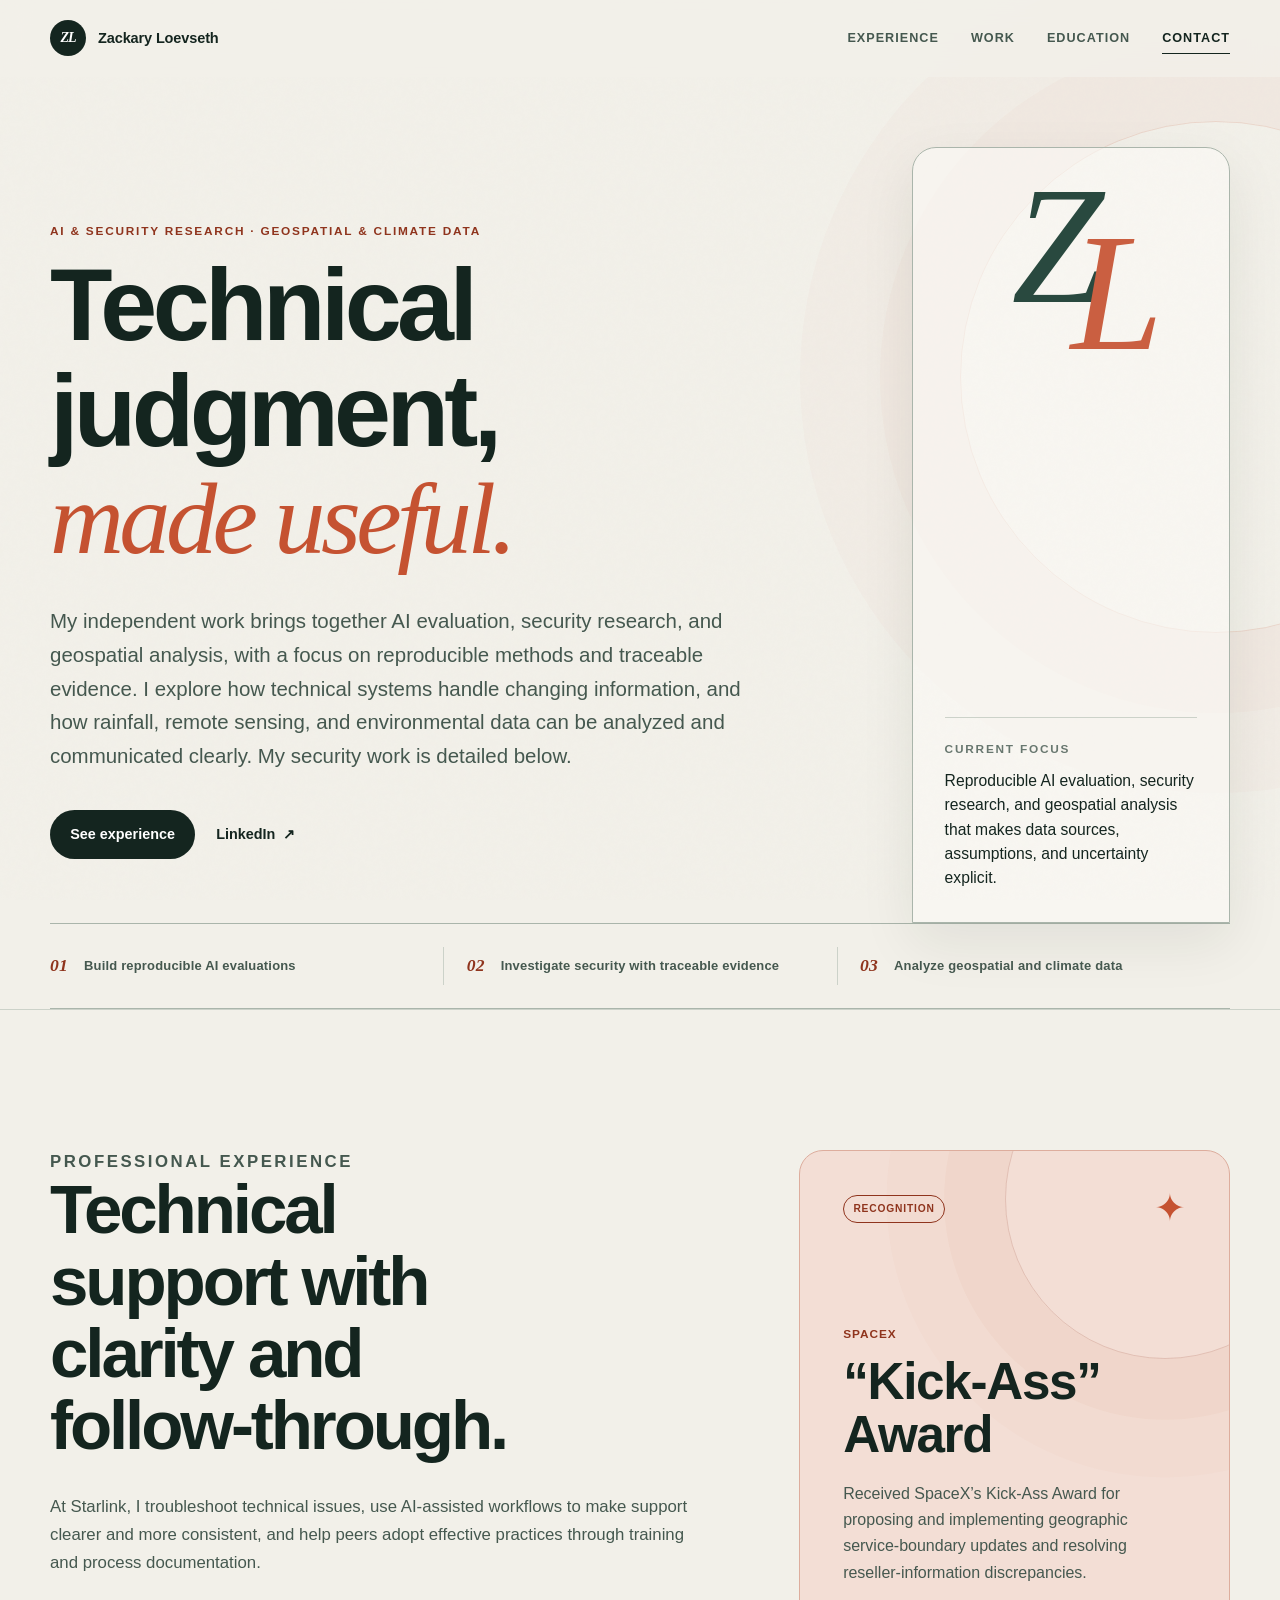
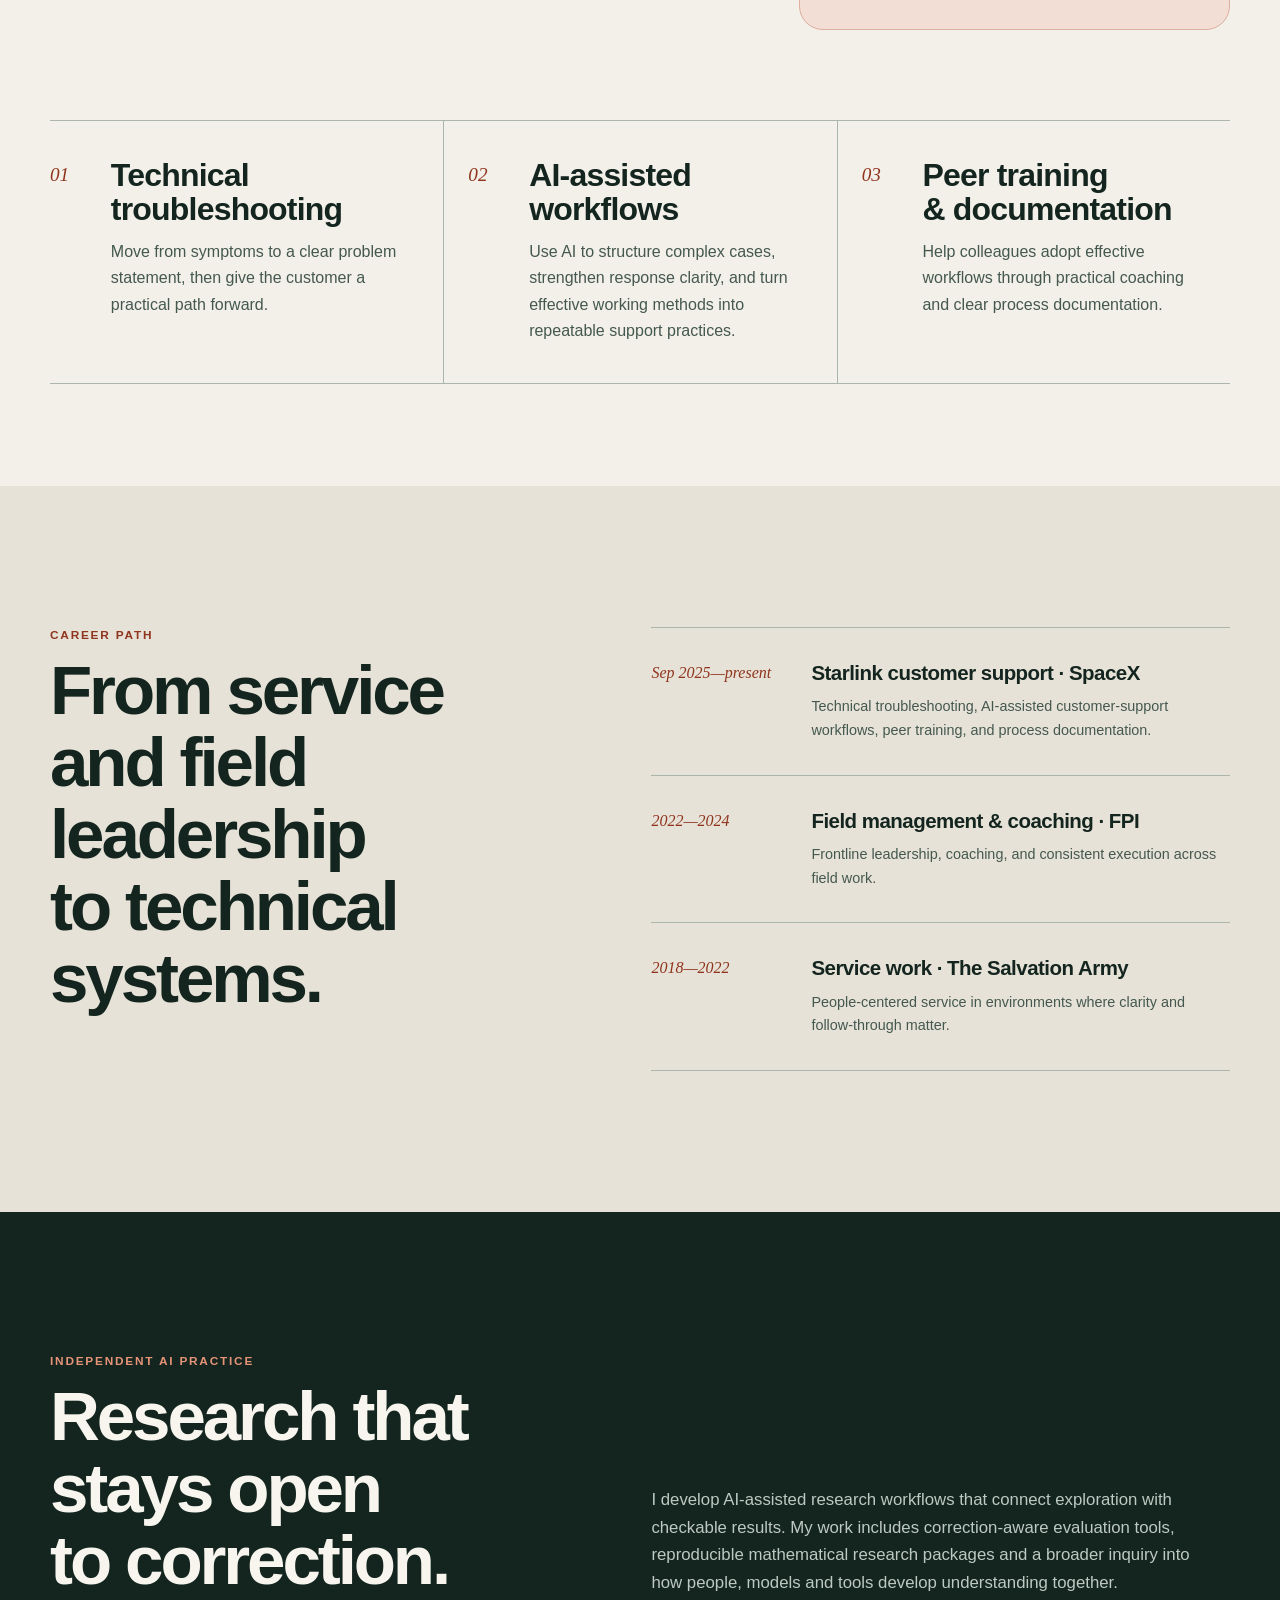
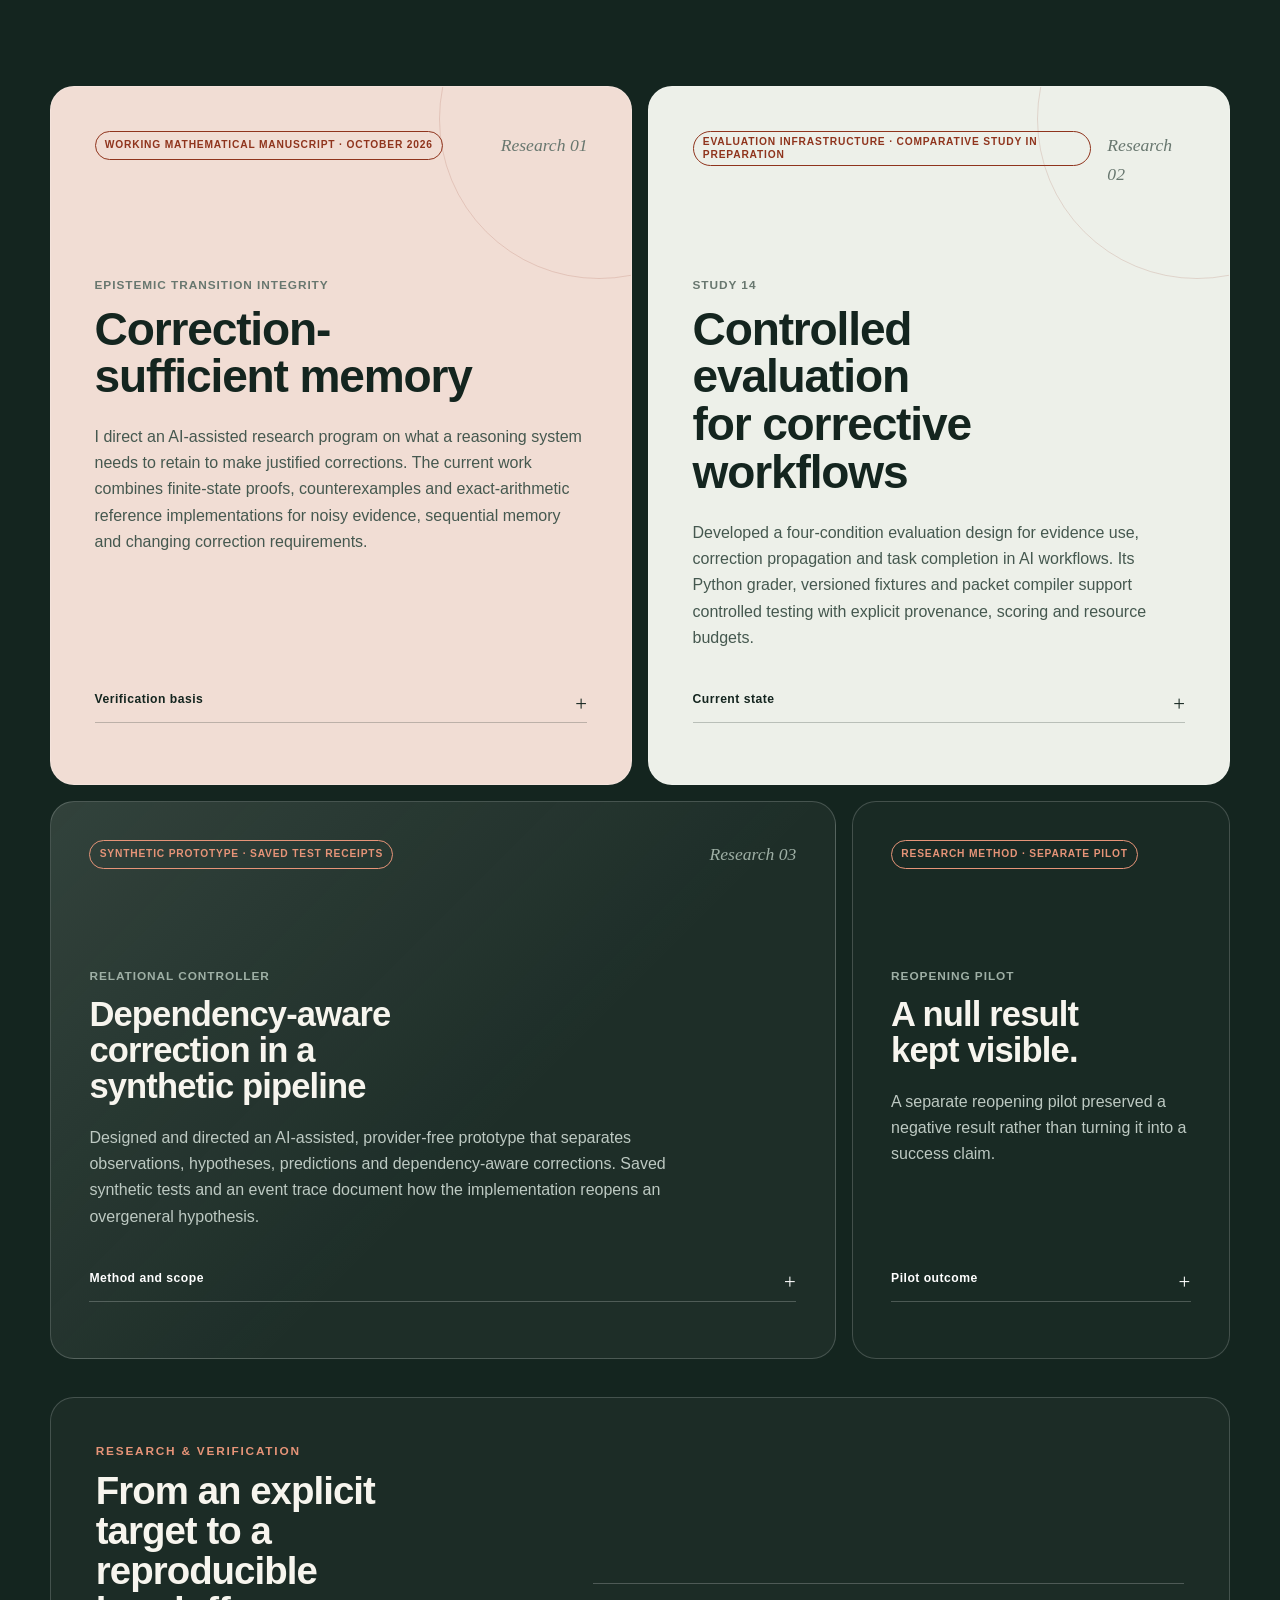
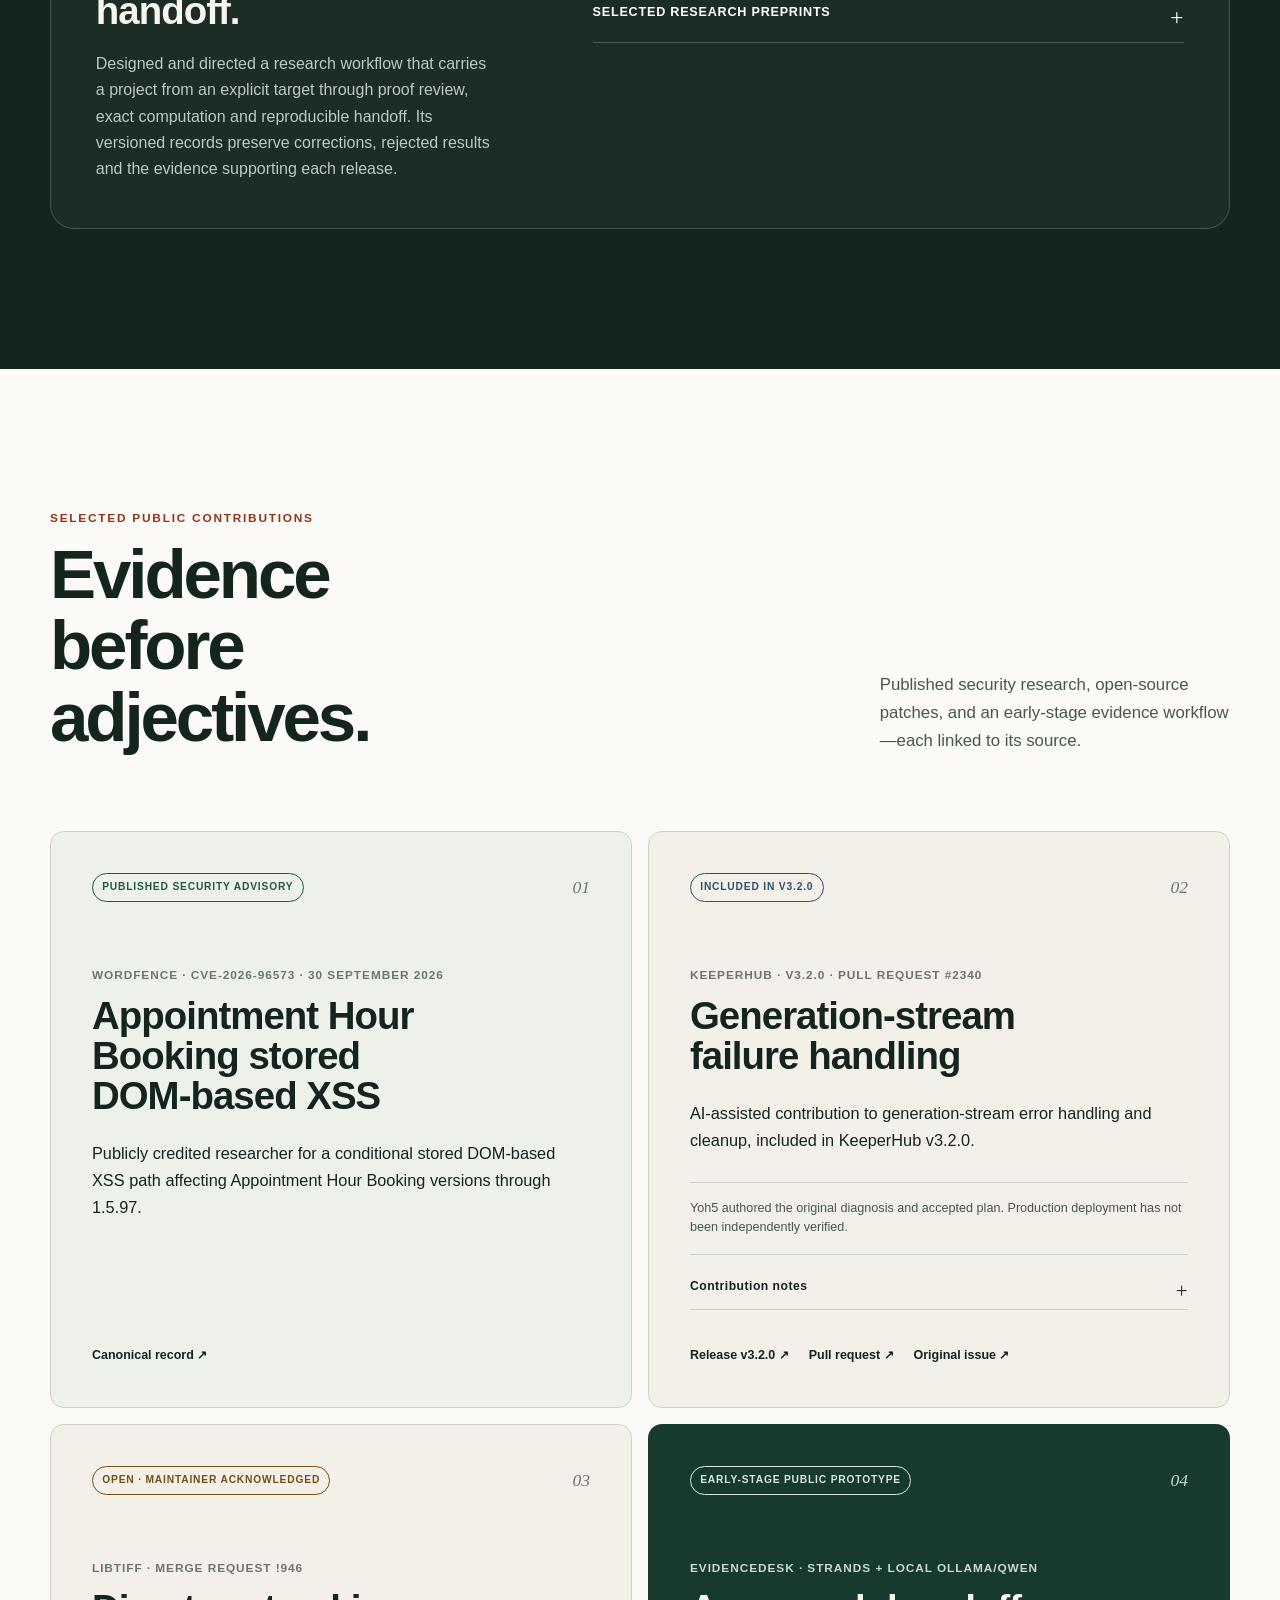
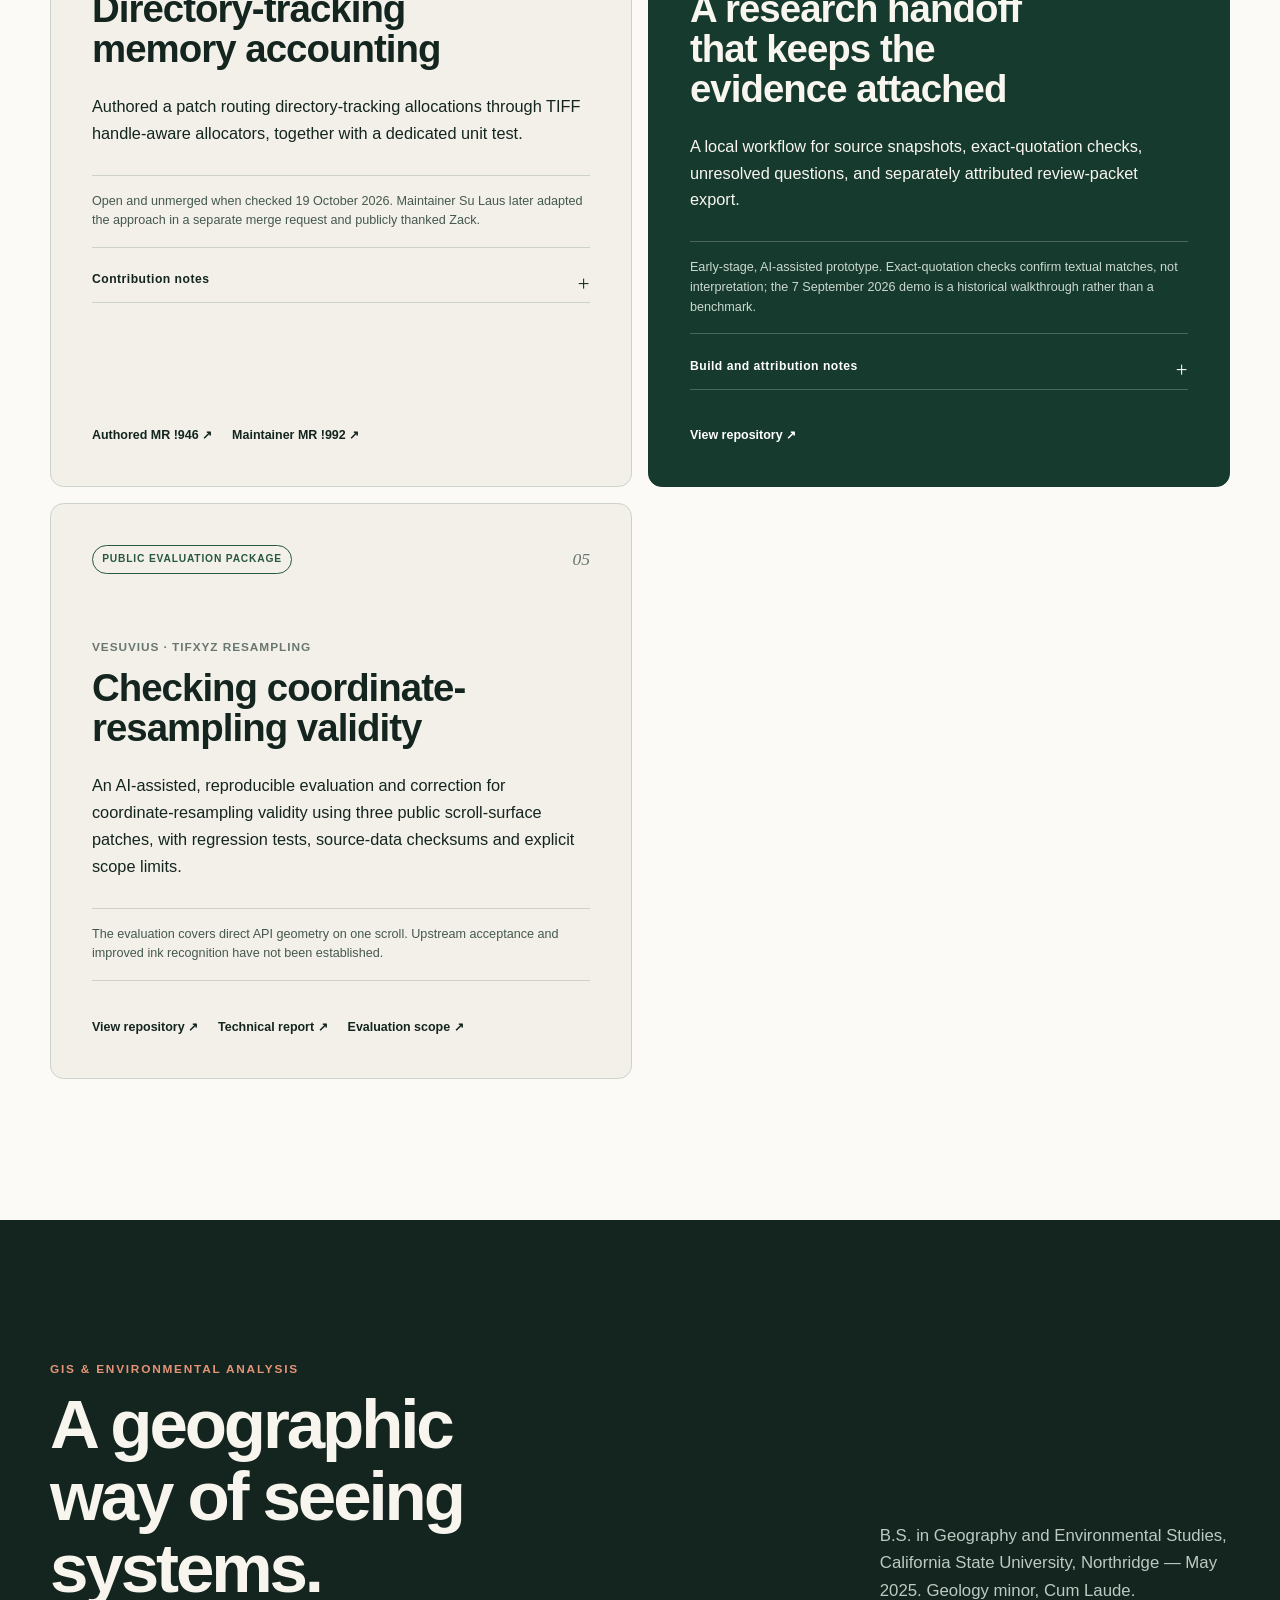
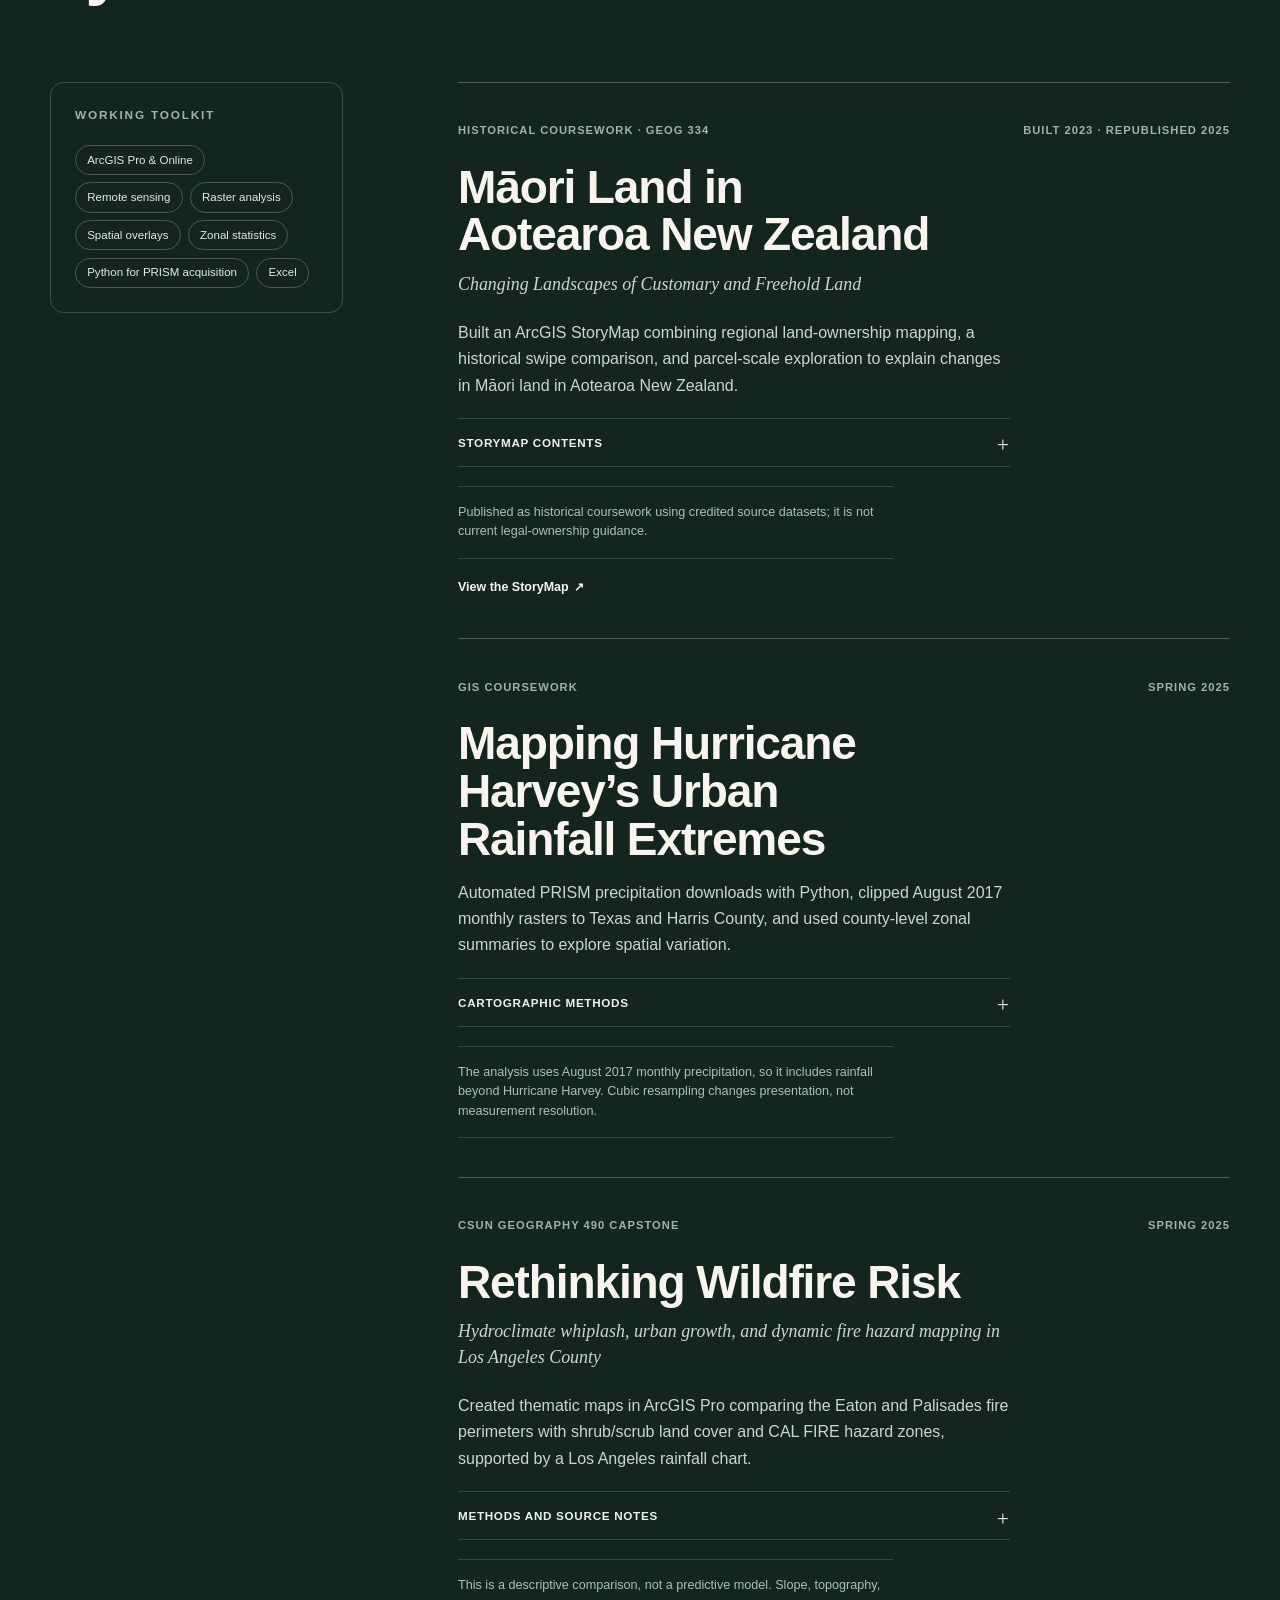
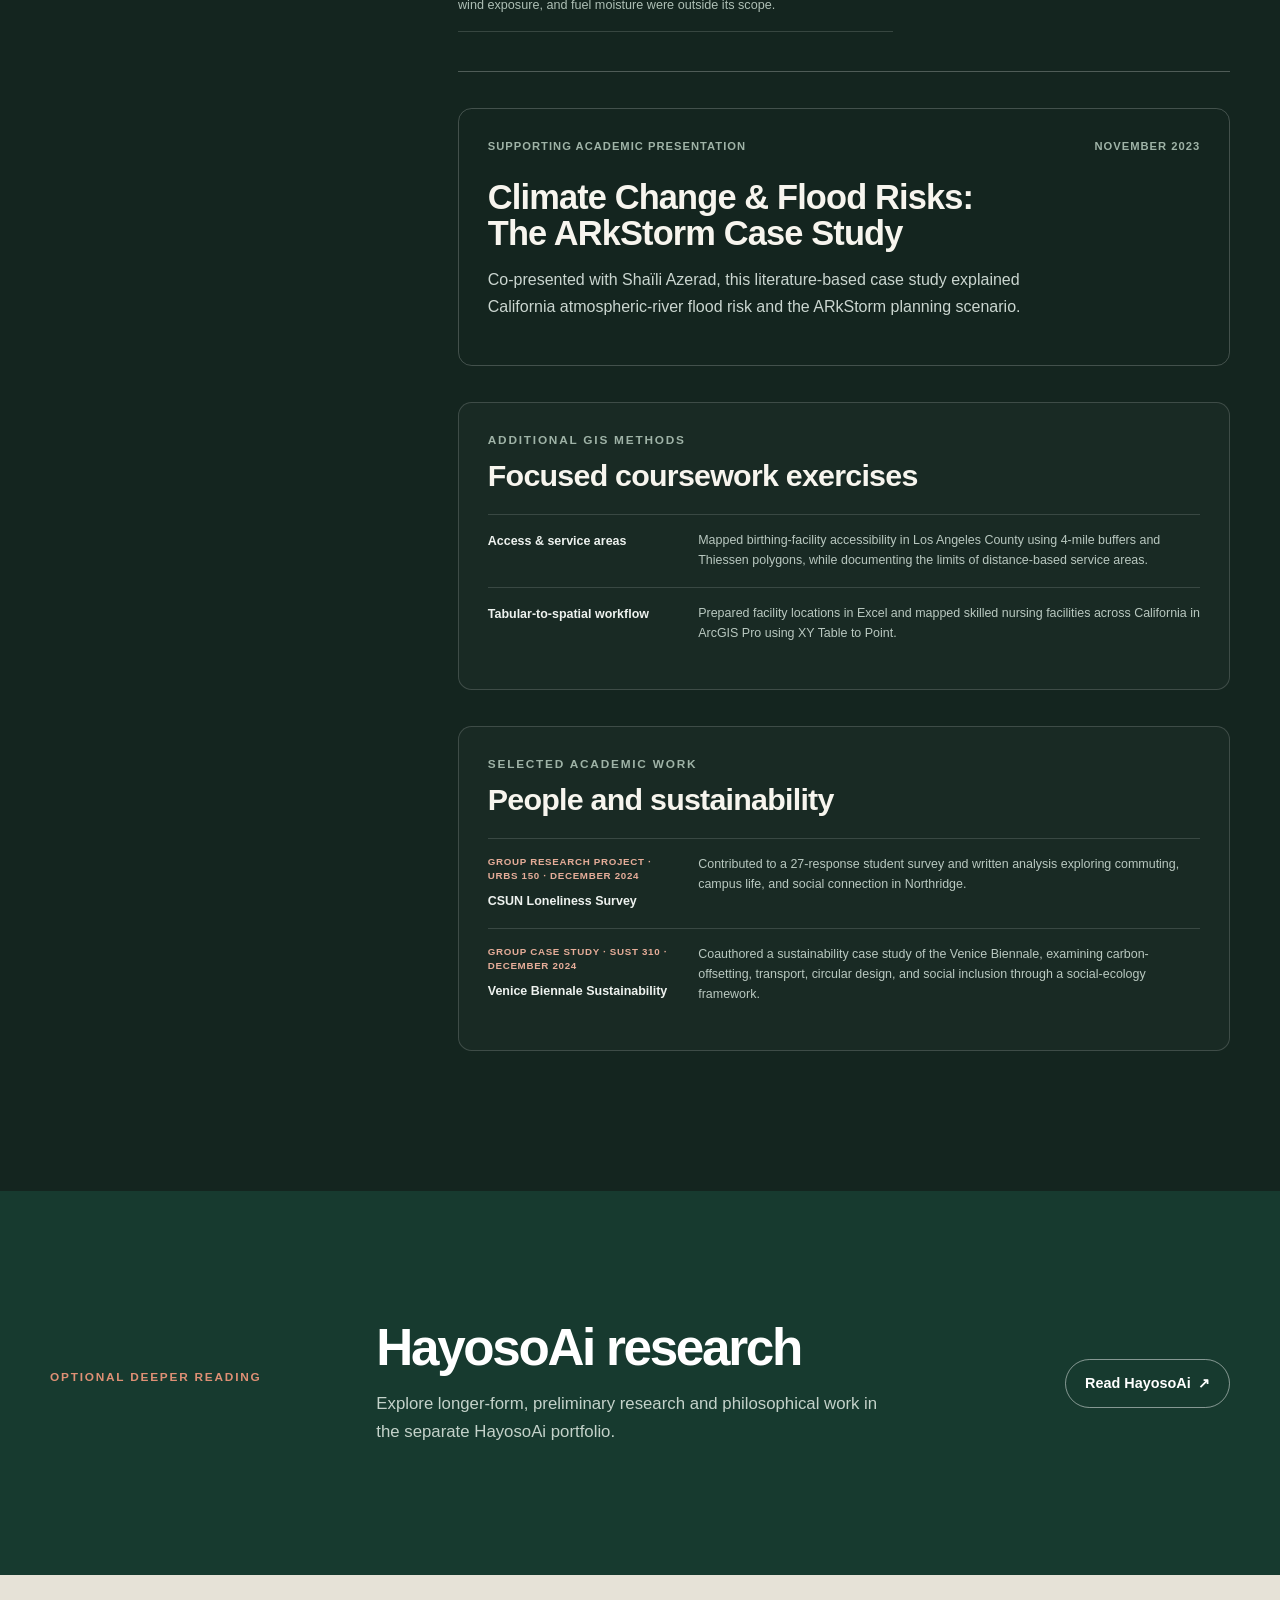
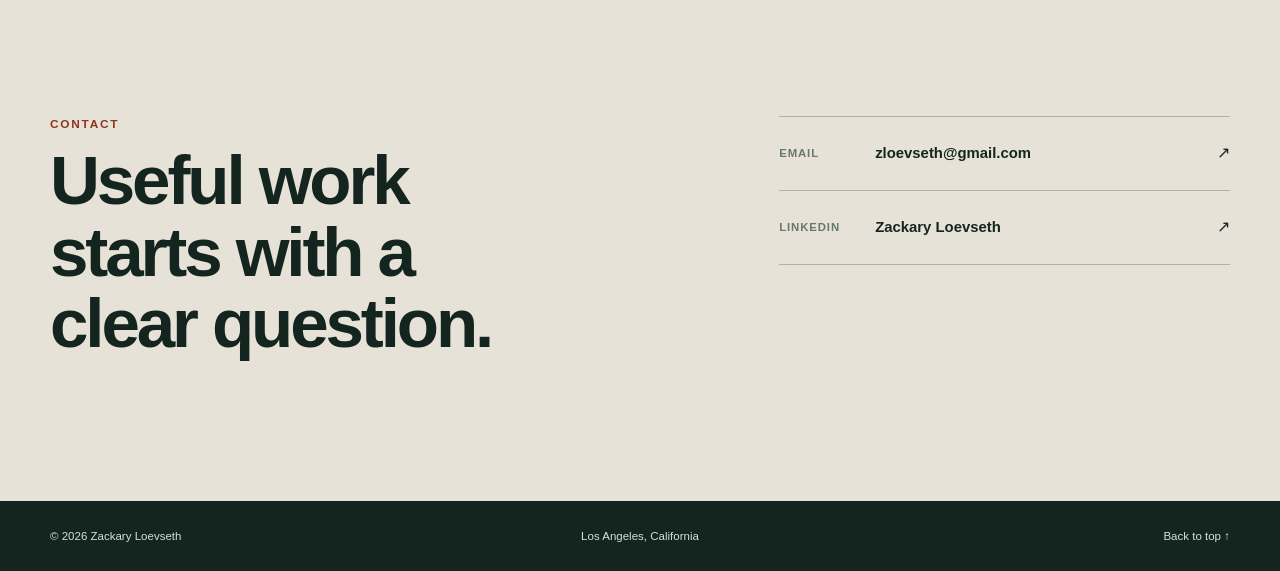
==== index.html @ 81383a37 "Add Vesuvius evaluation and verify KeeperHub release status" ====
<!doctype html>
<html lang="en">
  <head>
    <meta charset="utf-8" />
    <meta name="viewport" content="width=device-width, initial-scale=1" />
    <meta
      name="description"
      content="Zackary Loevseth’s portfolio: AI evaluation, security research, geospatial analysis, and climate data, grounded in reproducible methods and traceable evidence."
    />
    <meta name="theme-color" content="#f2f0e9" />
    <title>Zackary Loevseth — Professional Portfolio</title>
    <link rel="stylesheet" href="styles.css" />
    <script>document.documentElement.classList.add('js');</script>
    <script src="script.js" defer></script>
  </head>
  <body>
    <a class="skip-link" href="#main-content">Skip to main content</a>

    <header class="site-header" data-site-header>
      <div class="shell header-inner">
        <a class="brand" href="#top" aria-label="Zackary Loevseth, back to top">
          <span class="brand-mark" aria-hidden="true">ZL</span>
          <span class="brand-name">Zackary Loevseth</span>
        </a>

        <nav class="site-nav" aria-label="Primary navigation">
          <a href="#experience">Experience</a>
          <a href="#work">Work</a>
          <a href="#background">Education</a>
          <a href="#contact">Contact</a>
        </nav>
      </div>
    </header>

    <main id="main-content">
      <section class="hero" id="top" aria-labelledby="hero-title">
        <div class="shell hero-grid">
          <div class="hero-copy" data-reveal>
            <p class="eyebrow">AI &amp; security research · Geospatial &amp; climate data</p>
            <h1 id="hero-title">Technical judgment,<br /><em>made useful.</em></h1>
            <p class="hero-intro">
              My independent work brings together AI evaluation, security
              research, and geospatial analysis, with a focus on reproducible
              methods and traceable evidence. I explore how technical systems
              handle changing information, and how rainfall, remote sensing, and
              environmental data can be analyzed and communicated clearly. My
              security work is detailed below.
            </p>
            <div class="hero-actions" aria-label="Primary actions">
              <a class="button button-primary" href="#experience">See experience</a>
              <a
                class="button button-text"
                href="https://www.linkedin.com/in/zackary-loevseth-082280203/"
                target="_blank"
                rel="noopener noreferrer"
              >LinkedIn <span aria-hidden="true">↗</span></a>
            </div>
          </div>

          <aside class="hero-aside" aria-label="Current focus" data-reveal>
            <div class="hero-monogram" aria-hidden="true">
              <span>Z</span>
              <span>L</span>
            </div>
            <div class="focus-note">
              <p class="mini-label">Current focus</p>
              <p>Reproducible AI evaluation, security research, and geospatial analysis that makes data sources, assumptions, and uncertainty explicit.</p>
            </div>
          </aside>
        </div>

        <div class="shell capability-strip" data-reveal>
          <p><span>01</span> Build reproducible AI evaluations</p>
          <p><span>02</span> Investigate security with traceable evidence</p>
          <p><span>03</span> Analyze geospatial and climate data</p>
        </div>
      </section>

      <section class="section practice-section experience-section" id="experience" aria-labelledby="experience-title">
        <div class="shell">
          <div class="experience-header">
            <div class="practice-intro" data-reveal>
              <p class="eyebrow">Professional experience</p>
              <h2 id="experience-title">Technical support with clarity and follow-through.</h2>
              <p>
                At Starlink, I troubleshoot technical issues, use AI-assisted workflows
                to make support clearer and more consistent, and help peers adopt
                effective practices through training and process documentation.
              </p>
            </div>

            <aside class="award-card" aria-labelledby="award-title" data-reveal>
              <div class="award-topline">
                <span class="status status-award">Recognition</span>
                <span class="award-mark" aria-hidden="true">✦</span>
              </div>
              <p class="project-kicker">SpaceX</p>
              <h3 id="award-title">“Kick-Ass” Award</h3>
              <p class="award-copy">
                Received SpaceX’s Kick-Ass Award for proposing and implementing
                geographic service-boundary updates and resolving reseller-information
                discrepancies.
              </p>
            </aside>
          </div>

          <div class="practice-list experience-practices">
            <article class="practice-item" data-reveal>
              <span class="practice-number" aria-hidden="true">01</span>
              <div>
                <h3>Technical troubleshooting</h3>
                <p>Move from symptoms to a clear problem statement, then give the customer a practical path forward.</p>
              </div>
            </article>
            <article class="practice-item" data-reveal>
              <span class="practice-number" aria-hidden="true">02</span>
              <div>
                <h3>AI-assisted workflows</h3>
                <p>Use AI to structure complex cases, strengthen response clarity, and turn effective working methods into repeatable support practices.</p>
              </div>
            </article>
            <article class="practice-item" data-reveal>
              <span class="practice-number" aria-hidden="true">03</span>
              <div>
                <h3>Peer training &amp; documentation</h3>
                <p>Help colleagues adopt effective workflows through practical coaching and clear process documentation.</p>
              </div>
            </article>
          </div>
        </div>
      </section>

      <section class="section path-section" aria-labelledby="path-title">
        <div class="shell path-grid">
          <div data-reveal>
            <p class="eyebrow">Career path</p>
            <h2 id="path-title">From service and field leadership to technical systems.</h2>
          </div>
          <ol class="timeline" data-reveal>
            <li>
              <span class="timeline-years">Sep 2025—present</span>
              <div>
                <h3>Starlink customer support · SpaceX</h3>
                <p>Technical troubleshooting, AI-assisted customer-support workflows, peer training, and process documentation.</p>
              </div>
            </li>
            <li>
              <span class="timeline-years">2022—2024</span>
              <div>
                <h3>Field management & coaching · FPI</h3>
                <p>Frontline leadership, coaching, and consistent execution across field work.</p>
              </div>
            </li>
            <li>
              <span class="timeline-years">2018—2022</span>
              <div>
                <h3>Service work · The Salvation Army</h3>
                <p>People-centered service in environments where clarity and follow-through matter.</p>
              </div>
            </li>
          </ol>
        </div>
      </section>

      <section class="section independent-section" id="work" aria-labelledby="independent-title">
        <div class="shell independent-heading" data-reveal>
          <div>
            <p class="eyebrow">Independent AI practice</p>
            <h2 id="independent-title">Research that stays open to correction.</h2>
          </div>
          <p class="independent-intro">
            I develop AI-assisted research workflows that connect exploration with
            checkable results. My work includes correction-aware evaluation tools,
            reproducible mathematical research packages and a broader inquiry into how
            people, models and tools develop understanding together.
          </p>
        </div>

        <div class="shell research-feature-grid">
          <article class="research-feature-card research-feature-primary" aria-labelledby="correction-memory-title" data-reveal>
            <div class="research-feature-topline">
              <span class="status status-research">Working mathematical manuscript · October 2026</span>
              <span class="card-index" aria-hidden="true">Research 01</span>
            </div>
            <p class="project-kicker">Epistemic Transition Integrity</p>
            <h3 id="correction-memory-title">Correction-sufficient memory</h3>
            <p>
              I direct an AI-assisted research program on what a reasoning system needs
              to retain to make justified corrections. The current work combines
              finite-state proofs, counterexamples and exact-arithmetic reference
              implementations for noisy evidence, sequential memory and changing
              correction requirements.
            </p>
            <details class="project-notes research-notes">
              <summary>Verification basis</summary>
              <div class="notes-body">
                <p>
                  Materials reviewed include the 11 October ETI Extensions manuscript
                  and a 53-file joint-revision package. Fifty-two manifest hashes
                  matched; source checkers and saved verification outputs were inspected.
                </p>
              </div>
            </details>
          </article>

          <article class="research-feature-card research-feature-secondary" aria-labelledby="study-14-title" data-reveal>
            <div class="research-feature-topline">
              <span class="status status-research">Evaluation infrastructure · Comparative study in preparation</span>
              <span class="card-index" aria-hidden="true">Research 02</span>
            </div>
            <p class="project-kicker">Study 14</p>
            <h3 id="study-14-title">Controlled evaluation for corrective workflows</h3>
            <p>
              Developed a four-condition evaluation design for evidence use, correction
              propagation and task completion in AI workflows. Its Python grader,
              versioned fixtures and packet compiler support controlled testing with
              explicit provenance, scoring and resource budgets.
            </p>
            <details class="project-notes research-notes">
              <summary>Current state</summary>
              <div class="notes-body">
                <p>
                  Grader and parity-scaffold source have been reviewed. Comparative
                  model runs and performance conclusions remain in preparation.
                </p>
              </div>
            </details>
          </article>
        </div>

        <div class="shell research-compact-grid">
          <article class="research-compact-card relational-controller-card" aria-labelledby="relational-controller-title" data-reveal>
            <div class="research-compact-topline">
              <span class="status status-research">Synthetic prototype · saved test receipts</span>
              <span class="card-index" aria-hidden="true">Research 03</span>
            </div>
            <p class="project-kicker">Relational controller</p>
            <h3 id="relational-controller-title">Dependency-aware correction in a synthetic pipeline</h3>
            <p>
              Designed and directed an AI-assisted, provider-free prototype that separates
              observations, hypotheses, predictions and dependency-aware corrections.
              Saved synthetic tests and an event trace document how the implementation
              reopens an overgeneral hypothesis.
            </p>
            <details class="project-notes research-compact-notes">
              <summary>Method and scope</summary>
              <div class="notes-body">
                <p>
                  Implementation and testing were completed with AI assistance in a
                  recovered October 7 development lane. The invented
                  <code>ToyShiftFixture</code> made no model or ARC calls; the saved receipt
                  reports 36 passing tests and a 21-event trace. This is implementation
                  evidence, not a comparative or performance result.
                </p>
              </div>
            </details>
          </article>

          <aside class="research-compact-card research-method-card" aria-labelledby="reopening-pilot-title" data-reveal>
            <div class="research-compact-topline">
              <span class="status status-research">Research method · separate pilot</span>
            </div>
            <p class="project-kicker">Reopening pilot</p>
            <h3 id="reopening-pilot-title">A null result kept visible.</h3>
            <p>
              A separate reopening pilot preserved a negative result rather than turning
              it into a success claim.
            </p>
            <details class="project-notes research-compact-notes">
              <summary>Pilot outcome</summary>
              <div class="notes-body">
                <p>
                  Across 48 fresh-context runs, the receiver returned <code>UNKNOWN</code>
                  46 times and two incorrect <code>KEEP</code> answers; no tested
                  representation exceeded a constant-<code>UNKNOWN</code> policy within
                  its information condition. This one-sample-per-cell pilot is separate
                  from Study 14 and is not a model benchmark.
                </p>
              </div>
            </details>
          </aside>
        </div>

        <div class="shell research-verification" data-reveal>
          <div class="research-verification-copy">
            <p class="eyebrow">Research &amp; verification</p>
            <h3 id="verification-title">From an explicit target to a reproducible handoff.</h3>
            <p>
              Designed and directed a research workflow that carries a project from an
              explicit target through proof review, exact computation and reproducible
              handoff. Its versioned records preserve corrections, rejected results and
              the evidence supporting each release.
            </p>
          </div>

          <details class="preprint-panel">
            <summary>Selected research preprints</summary>
            <div class="preprint-list">
              <a href="https://hayosoai.github.io/research-portfolio/assets/publications/graffiti3/manuscript.pdf" target="_blank" rel="noopener noreferrer">
                <span>
                  <strong>Graffiti³ counterexample families</strong>
                  <small>Explicit counterexample families for five finite-group inequalities.</small>
                </span>
                <span class="preprint-meta">Preprint · PDF <span aria-hidden="true">↗</span></span>
              </a>
              <a href="https://hayosoai.github.io/research-portfolio/assets/publications/semiorder/manuscript.pdf" target="_blank" rel="noopener noreferrer">
                <span>
                  <strong>Semiorder projection bounds</strong>
                  <small>Planar projection bounds with exact verification.</small>
                </span>
                <span class="preprint-meta">Preprint · PDF <span aria-hidden="true">↗</span></span>
              </a>
              <a href="https://hayosoai.github.io/research-portfolio/assets/publications/erdos64/manuscript.pdf" target="_blank" rel="noopener noreferrer">
                <span>
                  <strong>Erdős–Gyárfás bounds</strong>
                  <small>Conditional degree-distribution bounds for hypothetical minimal counterexamples.</small>
                </span>
                <span class="preprint-meta">Preprint · PDF <span aria-hidden="true">↗</span></span>
              </a>
            </div>
          </details>
        </div>
      </section>

      <section class="section work-section" id="contributions" aria-labelledby="work-title">
        <div class="shell">
          <div class="section-heading" data-reveal>
            <div>
              <p class="eyebrow">Selected public contributions</p>
              <h2 id="work-title">Evidence before adjectives.</h2>
            </div>
            <p>
              Published security research, open-source patches, and an early-stage
              evidence workflow—each linked to its source.
            </p>
          </div>

          <div class="project-grid">
            <article class="project-card project-card-featured" data-reveal>
              <div class="card-topline">
                <span class="status status-published">Published security advisory</span>
                <span class="card-index" aria-hidden="true">01</span>
              </div>
              <p class="project-kicker">Wordfence · CVE-2026-96573 · 30 September 2026</p>
              <h3>Appointment Hour Booking stored DOM-based XSS</h3>
              <p class="project-summary">
                Publicly credited researcher for a conditional stored DOM-based XSS
                path affecting Appointment Hour Booking versions through 1.5.97.
              </p>
              <div class="card-links">
                <a
                  href="https://www.wordfence.com/threat-intel/vulnerabilities/id/3044e60f-b930-42db-ba5d-656e71b84226"
                  target="_blank"
                  rel="noopener noreferrer"
                >Canonical record <span aria-hidden="true">↗</span></a>
              </div>
            </article>

            <article class="project-card" data-reveal>
              <div class="card-topline">
                <span class="status status-merged">Included in v3.2.0</span>
                <span class="card-index" aria-hidden="true">02</span>
              </div>
              <p class="project-kicker">KeeperHub · v3.2.0 · Pull request #2340</p>
              <h3>Generation-stream failure handling</h3>
              <p class="project-summary">
                AI-assisted contribution to generation-stream error handling and
                cleanup, included in KeeperHub v3.2.0.
              </p>
              <p class="scope-note">
                Yoh5 authored the original diagnosis and accepted plan. Production
                deployment has not been independently verified.
              </p>
              <details class="project-notes">
                <summary>Contribution notes</summary>
                <div class="notes-body">
                  <p>
                    The patch separated JSON parsing from deliberate stream errors,
                    canceled still-open readers on early failure, preserved the
                    original error if cleanup failed, and added mocked-stream tests.
                    The submission identifies the contribution as AI-assisted.
                  </p>
                </div>
              </details>
              <div class="card-links">
                <a href="https://github.com/KeeperHub/keeperhub/releases/tag/v3.2.0" target="_blank" rel="noopener noreferrer">Release v3.2.0 <span aria-hidden="true">↗</span></a>
                <a href="https://github.com/KeeperHub/keeperhub/pull/2340" target="_blank" rel="noopener noreferrer">Pull request <span aria-hidden="true">↗</span></a>
                <a href="https://github.com/KeeperHub/keeperhub/issues/2333" target="_blank" rel="noopener noreferrer">Original issue <span aria-hidden="true">↗</span></a>
              </div>
            </article>

            <article class="project-card" data-reveal>
              <div class="card-topline">
                <span class="status status-open">Open · Maintainer acknowledged</span>
                <span class="card-index" aria-hidden="true">03</span>
              </div>
              <p class="project-kicker">LibTIFF · Merge request !946</p>
              <h3>Directory-tracking memory accounting</h3>
              <p class="project-summary">
                Authored a patch routing directory-tracking allocations through
                TIFF handle-aware allocators, together with a dedicated unit test.
              </p>
              <p class="scope-note">
                Open and unmerged when checked 19 October 2026. Maintainer Su Laus
                later adapted the approach in a separate merge request and publicly
                thanked Zack.
              </p>
              <details class="project-notes">
                <summary>Contribution notes</summary>
                <div class="notes-body">
                  <p>
                    The maintainer-authored !992 adapts the approach; its
                    <code>test_open_options</code> tests come from another contributor’s
                    !975. !946 and Zack’s unit test were prepared with AI assistance.
                  </p>
                </div>
              </details>
              <div class="card-links">
                <a href="https://gitlab.com/libtiff/libtiff/-/merge_requests/946" target="_blank" rel="noopener noreferrer">Authored MR !946 <span aria-hidden="true">↗</span></a>
                <a href="https://gitlab.com/libtiff/libtiff/-/merge_requests/992" target="_blank" rel="noopener noreferrer">Maintainer MR !992 <span aria-hidden="true">↗</span></a>
              </div>
            </article>

            <article class="project-card project-card-dark" data-reveal>
              <div class="card-topline">
                <span class="status status-prototype">Early-stage public prototype</span>
                <span class="card-index" aria-hidden="true">04</span>
              </div>
              <p class="project-kicker">EvidenceDesk · Strands + local Ollama/Qwen</p>
              <h3>A research handoff that keeps the evidence attached</h3>
              <p class="project-summary">
                A local workflow for source snapshots, exact-quotation checks,
                unresolved questions, and separately attributed review-packet export.
              </p>
              <p class="scope-note">
                Early-stage, AI-assisted prototype. Exact-quotation checks confirm
                textual matches, not interpretation; the 7 September 2026 demo is a
                historical walkthrough rather than a benchmark.
              </p>
              <details class="project-notes">
                <summary>Build and attribution notes</summary>
                <div class="notes-body">
                  <p>
                    Codex materially assisted the design, initial code, tests, and
                    documentation. The public repository records the local workflow
                    and its review-packet handoff.
                  </p>
                </div>
              </details>
              <div class="card-links">
                <a href="https://github.com/HayosoAi/evidencedesk-strands" target="_blank" rel="noopener noreferrer">View repository <span aria-hidden="true">↗</span></a>
              </div>
            </article>

            <article class="project-card" data-reveal>
              <div class="card-topline">
                <span class="status status-published">Public evaluation package</span>
                <span class="card-index" aria-hidden="true">05</span>
              </div>
              <p class="project-kicker">Vesuvius · TIFXYZ resampling</p>
              <h3>Checking coordinate-resampling validity</h3>
              <p class="project-summary">
                An AI-assisted, reproducible evaluation and correction for
                coordinate-resampling validity using three public scroll-surface
                patches, with regression tests, source-data checksums and explicit
                scope limits.
              </p>
              <p class="scope-note">
                The evaluation covers direct API geometry on one scroll. Upstream
                acceptance and improved ink recognition have not been established.
              </p>
              <div class="card-links">
                <a href="https://github.com/HayosoAi/vesuvius-tifxyz-resampling" target="_blank" rel="noopener noreferrer">View repository <span aria-hidden="true">↗</span></a>
                <a href="https://github.com/HayosoAi/vesuvius-tifxyz-resampling/blob/main/REVIEW_REPORT.md" target="_blank" rel="noopener noreferrer">Technical report <span aria-hidden="true">↗</span></a>
                <a href="https://github.com/HayosoAi/vesuvius-tifxyz-resampling/blob/main/SCOPE.md" target="_blank" rel="noopener noreferrer">Evaluation scope <span aria-hidden="true">↗</span></a>
              </div>
            </article>
          </div>
        </div>
      </section>

      <section class="section gis-section" id="background" aria-labelledby="background-title">
        <div class="shell">
          <div class="section-heading" data-reveal>
            <div>
              <p class="eyebrow">GIS & environmental analysis</p>
              <h2 id="background-title">A geographic way of seeing systems.</h2>
            </div>
            <p>
              B.S. in Geography and Environmental Studies, California State
              University, Northridge — May 2025. Geology minor, Cum Laude.
            </p>
          </div>

          <div class="gis-layout">
            <div class="skills-panel" data-reveal>
              <p class="mini-label">Working toolkit</p>
              <ul class="skill-list" aria-label="GIS and analysis skills">
                <li>ArcGIS Pro & Online</li>
                <li>Remote sensing</li>
                <li>Raster analysis</li>
                <li>Spatial overlays</li>
                <li>Zonal statistics</li>
                <li>Python for PRISM acquisition</li>
                <li>Excel</li>
              </ul>
            </div>

            <div class="study-list">
              <article class="study" data-reveal>
                <div class="study-meta">
                  <span>Historical coursework · GEOG 334</span>
                  <span>Built 2023 · Republished 2025</span>
                </div>
                <h3>Māori Land in Aotearoa New Zealand</h3>
                <p class="study-subtitle">
                  Changing Landscapes of Customary and Freehold Land
                </p>
                <p>
                  Built an ArcGIS StoryMap combining regional land-ownership mapping,
                  a historical swipe comparison, and parcel-scale exploration to
                  explain changes in Māori land in Aotearoa New Zealand.
                </p>
                <details class="study-notes">
                  <summary>StoryMap contents</summary>
                  <p>
                    The published story includes three web maps, a regional percentage
                    view, an 1860/2017 North Island swipe comparison, and exploration of
                    remaining customary-land parcels including Te Neke. It identifies
                    Māori Land Dataset 2017 and New Zealand Region Boundaries 2021.
                  </p>
                </details>
                <p class="scope-note">
                  Published as historical coursework using credited source datasets;
                  it is not current legal-ownership guidance.
                </p>
                <a
                  class="study-link"
                  href="https://storymaps.arcgis.com/stories/17429649a34e4ae7af0454758f4369c1"
                  target="_blank"
                  rel="noopener noreferrer"
                >View the StoryMap <span aria-hidden="true">↗</span></a>
              </article>
              <article class="study" data-reveal>
                <div class="study-meta">
                  <span>GIS coursework</span>
                  <span>Spring 2025</span>
                </div>
                <h3>Mapping Hurricane Harvey’s Urban Rainfall Extremes</h3>
                <p>
                  Automated PRISM precipitation downloads with Python, clipped August
                  2017 monthly rasters to Texas and Harris County, and used county-level
                  zonal summaries to explore spatial variation.
                </p>
                <details class="study-notes">
                  <summary>Cartographic methods</summary>
                  <p>
                    Applied cubic resampling and Jenks classification for a mapped
                    presentation.
                  </p>
                </details>
                <p class="scope-note">
                  The analysis uses August 2017 monthly precipitation, so it includes
                  rainfall beyond Hurricane Harvey. Cubic resampling changes
                  presentation, not measurement resolution.
                </p>
              </article>
              <article class="study" data-reveal>
                <div class="study-meta">
                  <span>CSUN Geography 490 capstone</span>
                  <span>Spring 2025</span>
                </div>
                <h3>Rethinking Wildfire Risk</h3>
                <p class="study-subtitle">
                  Hydroclimate whiplash, urban growth, and dynamic fire hazard
                  mapping in Los Angeles County
                </p>
                <p>
                  Created thematic maps in ArcGIS Pro comparing the Eaton and Palisades
                  fire perimeters with shrub/scrub land cover and CAL FIRE hazard zones,
                  supported by a Los Angeles rainfall chart.
                </p>
                <details class="study-notes">
                  <summary>Methods and source notes</summary>
                  <p>
                    Used NLCD 2023 class 52, CAL FIRE, and LA County GIS layers;
                    clipped and reclassified the land-cover raster, overlaid the
                    layers, and assembled map layouts. Rainfall records came from
                    LA Almanac and were exported to Excel for the chart.
                  </p>
                </details>
                <p class="scope-note">
                  This is a descriptive comparison, not a predictive model. Slope,
                  topography, wind exposure, and fuel moisture were outside its scope.
                </p>
              </article>
              <article class="study study-compact" data-reveal>
                <div class="study-meta">
                  <span>Supporting academic presentation</span>
                  <span>November 2023</span>
                </div>
                <h3>Climate Change &amp; Flood Risks: The ARkStorm Case Study</h3>
                <p>
                  Co-presented with Shaïli Azerad, this literature-based case study
                  explained California atmospheric-river flood risk and the ARkStorm
                  planning scenario.
                </p>
              </article>
              <aside class="supporting-coursework" aria-labelledby="supporting-gis-title" data-reveal>
                <p class="mini-label">Additional GIS methods</p>
                <h3 id="supporting-gis-title">Focused coursework exercises</h3>
                <ul>
                  <li>
                    <strong>Access &amp; service areas</strong>
                    <span>Mapped birthing-facility accessibility in Los Angeles County using 4-mile buffers and Thiessen polygons, while documenting the limits of distance-based service areas.</span>
                  </li>
                  <li>
                    <strong>Tabular-to-spatial workflow</strong>
                    <span>Prepared facility locations in Excel and mapped skilled nursing facilities across California in ArcGIS Pro using XY Table to Point.</span>
                  </li>
                </ul>
              </aside>
              <aside class="supporting-coursework people-sustainability" aria-labelledby="people-sustainability-title" data-reveal>
                <p class="mini-label">Selected academic work</p>
                <h3 id="people-sustainability-title">People and sustainability</h3>
                <ul>
                  <li>
                    <div class="coursework-title">
                      <span class="coursework-meta">Group research project · URBS 150 · December 2024</span>
                      <strong>CSUN Loneliness Survey</strong>
                    </div>
                    <span>Contributed to a 27-response student survey and written analysis exploring commuting, campus life, and social connection in Northridge.</span>
                  </li>
                  <li>
                    <div class="coursework-title">
                      <span class="coursework-meta">Group case study · SUST 310 · December 2024</span>
                      <strong>Venice Biennale Sustainability</strong>
                    </div>
                    <span>Coauthored a sustainability case study of the Venice Biennale, examining carbon-offsetting, transport, circular design, and social inclusion through a social-ecology framework.</span>
                  </li>
                </ul>
              </aside>
            </div>
          </div>
        </div>
      </section>

      <aside class="research-path" aria-labelledby="research-title">
        <div class="shell research-inner" data-reveal>
          <p class="eyebrow">Optional deeper reading</p>
          <div>
            <h2 id="research-title">HayosoAi research</h2>
            <p>
              Explore longer-form, preliminary research and philosophical work in the
              separate HayosoAi portfolio.
            </p>
          </div>
          <a
            class="button button-outline"
            href="https://hayosoai.github.io/research-portfolio/"
            target="_blank"
            rel="noopener noreferrer"
          >Read HayosoAi <span aria-hidden="true">↗</span></a>
        </div>
      </aside>

      <section class="section contact-section" id="contact" aria-labelledby="contact-title">
        <div class="shell contact-grid">
          <div data-reveal>
            <p class="eyebrow">Contact</p>
            <h2 id="contact-title">Useful work starts with a clear question.</h2>
          </div>
          <div class="contact-links" data-reveal>
            <a href="mailto:zloevseth@gmail.com">
              <span>Email</span>
              <strong>zloevseth@gmail.com</strong>
              <span aria-hidden="true">↗</span>
            </a>
            <a href="https://www.linkedin.com/in/zackary-loevseth-082280203/" target="_blank" rel="noopener noreferrer">
              <span>LinkedIn</span>
              <strong>Zackary Loevseth</strong>
              <span aria-hidden="true">↗</span>
            </a>
          </div>
        </div>
      </section>
    </main>

    <footer class="site-footer">
      <div class="shell footer-inner">
        <p>© <span data-year>2026</span> Zackary Loevseth</p>
        <p>Los Angeles, California</p>
        <a href="#top">Back to top <span aria-hidden="true">↑</span></a>
      </div>
    </footer>
  </body>
</html>
---- styles.css ----
/*
 * Zackary Loevseth — professional portfolio
 * Buildless, local-first, and deliberately free of external assets or trackers.
 */

:root {
  --paper: #f2f0e9;
  --paper-deep: #e6e2d7;
  --surface: #fbfaf6;
  --ink: #14251f;
  --ink-soft: #45584f;
  --ink-faint: #68776f;
  --line: #ccd2c9;
  --line-strong: #aab5ab;
  --accent: #c55231;
  --accent-dark: #8f341d;
  --forest: #173a2f;
  --sage: #b9c7ba;
  --focus: #e4633f;
  --radius-sm: 0.35rem;
  --radius-md: 0.85rem;
  --radius-lg: 1.5rem;
  --shadow: 0 20px 55px rgb(20 37 31 / 0.08);
  --font-sans: Inter, ui-sans-serif, -apple-system, BlinkMacSystemFont, "Segoe UI", sans-serif;
  --font-serif: Iowan Old Style, Baskerville, "Times New Roman", serif;
  --shell: min(1180px, calc(100vw - 3rem));
}

*,
*::before,
*::after {
  box-sizing: border-box;
}

html {
  scroll-behavior: smooth;
  scroll-padding-top: 6rem;
}

body {
  margin: 0;
  background: var(--paper);
  color: var(--ink);
  font-family: var(--font-sans);
  font-size: 1rem;
  line-height: 1.65;
  text-rendering: optimizeLegibility;
  -webkit-font-smoothing: antialiased;
  overflow-x: clip;
}

body::before {
  position: fixed;
  inset: 0;
  z-index: -1;
  pointer-events: none;
  content: "";
  opacity: 0.28;
  background-image: url("data:image/svg+xml,%3Csvg viewBox='0 0 160 160' xmlns='http://www.w3.org/2000/svg'%3E%3Cfilter id='n'%3E%3CfeTurbulence type='fractalNoise' baseFrequency='.9' numOctaves='3' stitchTiles='stitch'/%3E%3C/filter%3E%3Crect width='100%25' height='100%25' filter='url(%23n)' opacity='.055'/%3E%3C/svg%3E");
}

img,
svg {
  display: block;
  max-width: 100%;
}

a {
  color: inherit;
  text-decoration-thickness: 0.08em;
  text-underline-offset: 0.22em;
}

a:hover {
  color: var(--accent-dark);
}

:focus-visible {
  outline: 3px solid var(--focus);
  outline-offset: 4px;
  border-radius: 0.12rem;
}

::selection {
  background: #f1b9a8;
  color: #12231d;
}

h1,
h2,
h3,
p {
  margin-top: 0;
}

h1,
h2,
h3 {
  line-height: 1.04;
  text-wrap: balance;
}

h1,
h2 {
  letter-spacing: -0.045em;
}

h3 {
  letter-spacing: -0.025em;
}

code {
  padding: 0.08em 0.28em;
  border-radius: 0.25rem;
  background: rgb(20 37 31 / 0.08);
  font-size: 0.9em;
}

.shell {
  width: var(--shell);
  margin-inline: auto;
}

.skip-link {
  position: fixed;
  top: 0.75rem;
  left: 0.75rem;
  z-index: 100;
  padding: 0.75rem 1rem;
  border-radius: var(--radius-sm);
  background: var(--ink);
  color: white;
  transform: translateY(-150%);
  transition: transform 160ms ease;
}

.skip-link:focus {
  color: white;
  transform: translateY(0);
}

.eyebrow,
.mini-label {
  color: var(--accent-dark);
  font-size: 0.74rem;
  font-weight: 750;
  letter-spacing: 0.15em;
  line-height: 1.4;
  text-transform: uppercase;
}

.mini-label {
  color: var(--ink-faint);
}

.button {
  display: inline-flex;
  min-height: 3.1rem;
  align-items: center;
  justify-content: center;
  gap: 0.45rem;
  padding: 0.8rem 1.2rem;
  border: 1px solid transparent;
  border-radius: 999px;
  font-size: 0.9rem;
  font-weight: 700;
  line-height: 1.2;
  text-decoration: none;
  transition: background-color 160ms ease, color 160ms ease, border-color 160ms ease, transform 160ms ease;
}

.button:hover {
  transform: translateY(-2px);
}

.button-primary {
  background: var(--ink);
  color: #fff;
}

.button-primary:hover {
  background: var(--accent-dark);
  color: #fff;
}

.button-text {
  padding-inline: 0.55rem;
  color: var(--ink);
}

.button-outline {
  border-color: rgb(255 255 255 / 0.48);
  color: #fff;
}

.button-outline:hover {
  border-color: #fff;
  background: #fff;
  color: var(--forest);
}

/* Header */
.site-header {
  position: fixed;
  top: 0;
  right: 0;
  left: 0;
  z-index: 50;
  border-bottom: 1px solid transparent;
  background: rgb(242 240 233 / 0.78);
  backdrop-filter: blur(14px);
  -webkit-backdrop-filter: blur(14px);
  transition: border-color 160ms ease, background-color 160ms ease;
}

.site-header.is-scrolled {
  border-bottom-color: rgb(170 181 171 / 0.7);
  background: rgb(242 240 233 / 0.94);
}

.header-inner {
  display: flex;
  min-height: 4.75rem;
  align-items: center;
  justify-content: space-between;
  gap: 2rem;
}

.brand {
  display: inline-flex;
  align-items: center;
  gap: 0.75rem;
  font-size: 0.91rem;
  font-weight: 750;
  letter-spacing: -0.01em;
  text-decoration: none;
}

.brand:hover {
  color: var(--ink);
}

.brand-mark {
  display: grid;
  width: 2.25rem;
  height: 2.25rem;
  place-items: center;
  border-radius: 50%;
  background: var(--ink);
  color: white;
  font-family: var(--font-serif);
  font-size: 0.88rem;
  font-style: italic;
  letter-spacing: -0.07em;
}

.site-nav {
  display: flex;
  align-items: center;
  gap: clamp(1rem, 2.5vw, 2.25rem);
}

.site-nav a {
  position: relative;
  color: var(--ink-soft);
  font-size: 0.79rem;
  font-weight: 720;
  letter-spacing: 0.08em;
  text-decoration: none;
  text-transform: uppercase;
}

.site-nav a::after {
  position: absolute;
  right: 0;
  bottom: -0.35rem;
  left: 0;
  height: 1px;
  background: currentColor;
  content: "";
  transform: scaleX(0);
  transform-origin: right;
  transition: transform 160ms ease;
}

.site-nav a:hover,
.site-nav a[aria-current="true"] {
  color: var(--ink);
}

.site-nav a:hover::after,
.site-nav a[aria-current="true"]::after {
  transform: scaleX(1);
  transform-origin: left;
}

/* Hero */
.hero {
  position: relative;
  min-height: min(1000px, 100svh);
  padding-top: 9.2rem;
  overflow: clip;
}

.hero::after {
  position: absolute;
  top: 12%;
  right: -12rem;
  z-index: -1;
  width: 32rem;
  height: 32rem;
  border: 1px solid rgb(197 82 49 / 0.16);
  border-radius: 50%;
  box-shadow: 0 0 0 5rem rgb(197 82 49 / 0.025), 0 0 0 10rem rgb(197 82 49 / 0.018);
  content: "";
}

.hero-grid {
  display: grid;
  align-items: end;
  grid-template-columns: minmax(0, 1.55fr) minmax(18rem, 0.65fr);
  gap: clamp(4rem, 8vw, 8rem);
}

.hero-copy {
  padding-block: 4.75rem 4rem;
}

.hero h1 {
  max-width: 13ch;
  margin-bottom: 2rem;
  font-size: clamp(3.7rem, 8vw, 7.4rem);
  font-weight: 650;
}

.hero h1 em {
  color: var(--accent);
  font-family: var(--font-serif);
  font-weight: 400;
}

.hero-intro {
  max-width: 61ch;
  margin-bottom: 2.3rem;
  color: var(--ink-soft);
  font-size: clamp(1.06rem, 1.6vw, 1.3rem);
  line-height: 1.65;
}

.hero-actions {
  display: flex;
  flex-wrap: wrap;
  align-items: center;
  gap: 0.7rem;
}

.hero-aside {
  align-self: stretch;
  display: flex;
  min-height: 34rem;
  flex-direction: column;
  justify-content: space-between;
  padding: 2rem;
  border: 1px solid var(--line-strong);
  border-radius: var(--radius-lg) var(--radius-lg) 0 0;
  background: rgb(251 250 246 / 0.58);
  box-shadow: var(--shadow);
}

.hero-monogram {
  display: flex;
  align-items: flex-start;
  justify-content: center;
  color: var(--forest);
  font-family: var(--font-serif);
  font-size: clamp(7rem, 13vw, 11rem);
  font-style: italic;
  letter-spacing: -0.2em;
  line-height: 0.8;
  opacity: 0.92;
}

.hero-monogram span:last-child {
  padding-top: 0.28em;
  color: var(--accent);
}

.focus-note {
  padding-top: 1.4rem;
  border-top: 1px solid var(--line);
}

.focus-note > p:not(.mini-label) {
  margin-bottom: 1rem;
  font-size: 0.98rem;
  line-height: 1.55;
}

.focus-note > p:last-child {
  margin-bottom: 0;
}

.capability-strip {
  display: grid;
  padding-block: 1.4rem;
  border-top: 1px solid var(--line-strong);
  border-bottom: 1px solid var(--line-strong);
  grid-template-columns: repeat(3, 1fr);
}

.capability-strip p {
  display: flex;
  min-height: 2.4rem;
  align-items: center;
  gap: 1rem;
  margin: 0;
  padding-inline: 1.4rem;
  color: var(--ink-soft);
  font-size: 0.81rem;
  font-weight: 660;
  letter-spacing: 0.015em;
  line-height: 1.35;
}

.capability-strip p:first-child {
  padding-left: 0;
}

.capability-strip p + p {
  border-left: 1px solid var(--line);
}

.capability-strip span {
  color: var(--accent-dark);
  font-family: var(--font-serif);
  font-size: 1.1rem;
  font-style: italic;
}

/* Shared section structures */
.section {
  padding-block: clamp(6rem, 11vw, 10rem);
}

.section-heading {
  display: grid;
  align-items: end;
  margin-bottom: clamp(3rem, 6vw, 5.25rem);
  grid-template-columns: minmax(0, 1.35fr) minmax(18rem, 0.65fr);
  gap: clamp(3rem, 8vw, 8rem);
}

.section-heading h2,
.practice-intro h2,
.independent-heading h2,
.path-grid h2,
.contact-grid h2 {
  max-width: 12ch;
  margin-bottom: 0;
  font-size: clamp(2.7rem, 5.4vw, 5.4rem);
  font-weight: 620;
}

.section-heading > p,
.practice-intro > p,
.independent-intro,
.research-inner > div > p {
  margin-bottom: 0;
  color: var(--ink-soft);
  font-size: 1.05rem;
}

/* Selected work */
.work-section {
  background: var(--surface);
}

.project-grid {
  display: grid;
  grid-template-columns: repeat(2, minmax(0, 1fr));
  gap: 1rem;
}

.project-card {
  position: relative;
  display: flex;
  min-height: 36rem;
  flex-direction: column;
  padding: clamp(1.5rem, 3.2vw, 2.6rem);
  border: 1px solid var(--line);
  border-radius: var(--radius-md);
  background: var(--paper);
  overflow: hidden;
  transition: border-color 180ms ease, box-shadow 180ms ease, transform 180ms ease;
}

.project-card::before {
  position: absolute;
  top: 0;
  left: 0;
  width: 0;
  height: 3px;
  background: var(--accent);
  content: "";
  transition: width 260ms ease;
}

.project-card:hover {
  border-color: var(--line-strong);
  box-shadow: 0 24px 55px rgb(20 37 31 / 0.09);
  transform: translateY(-3px);
}

.project-card:hover::before {
  width: 100%;
}

.project-card-featured {
  background: #eef1ea;
}

.project-card-dark {
  border-color: var(--forest);
  background: var(--forest);
  color: #f8f6ef;
}

.project-card-dark:hover {
  border-color: var(--forest);
  box-shadow: 0 24px 55px rgb(20 37 31 / 0.2);
}

.project-card-dark .project-kicker,
.project-card-dark .scope-note,
.project-card-dark .notes-body,
.project-card-dark .card-index {
  color: #cbd8cf;
}

.project-card-dark .scope-note {
  border-top-color: rgb(255 255 255 / 0.22);
  border-bottom-color: rgb(255 255 255 / 0.22);
}

.project-card-dark .project-notes {
  border-bottom-color: rgb(255 255 255 / 0.22);
}

.project-card-dark .project-notes summary,
.project-card-dark .card-links a {
  color: #fff;
}

.card-topline {
  display: flex;
  align-items: flex-start;
  justify-content: space-between;
  gap: 1rem;
  margin-bottom: 4rem;
}

.card-index {
  color: var(--ink-faint);
  font-family: var(--font-serif);
  font-size: 1.1rem;
  font-style: italic;
}

.status {
  display: inline-flex;
  min-height: 1.8rem;
  align-items: center;
  padding: 0.25rem 0.58rem;
  border: 1px solid currentColor;
  border-radius: 999px;
  font-size: 0.64rem;
  font-weight: 780;
  letter-spacing: 0.08em;
  line-height: 1.25;
  text-transform: uppercase;
}

.status-published {
  color: #28583f;
}

.status-merged {
  color: #31516d;
}

.status-open {
  color: #744f16;
}

.status-prototype {
  color: #d9e6dc;
}

.status-award {
  color: var(--accent-dark);
}

.project-kicker {
  margin-bottom: 0.65rem;
  color: var(--ink-faint);
  font-size: 0.74rem;
  font-weight: 730;
  letter-spacing: 0.08em;
  text-transform: uppercase;
}

.project-card h3 {
  max-width: 18ch;
  margin-bottom: 1.5rem;
  font-size: clamp(1.8rem, 3vw, 2.75rem);
  font-weight: 630;
}

.project-summary {
  max-width: 57ch;
  margin-bottom: 1.75rem;
  color: inherit;
  font-size: 1.02rem;
}

.scope-note {
  margin-bottom: 1rem;
  padding-block: 1rem;
  border-top: 1px solid var(--line);
  border-bottom: 1px solid var(--line);
  color: var(--ink-soft);
  font-size: 0.79rem;
  line-height: 1.55;
}

.scope-note strong {
  color: inherit;
  font-weight: 790;
}

.project-notes {
  margin-bottom: 1.1rem;
  border-bottom: 1px solid var(--line);
}

.project-notes summary {
  position: relative;
  padding: 0.35rem 1.5rem 0.8rem 0;
  color: var(--ink);
  cursor: pointer;
  font-size: 0.76rem;
  font-weight: 760;
  letter-spacing: 0.04em;
  list-style: none;
}

.project-notes summary::-webkit-details-marker {
  display: none;
}

.project-notes summary::after {
  position: absolute;
  top: 0.2rem;
  right: 0;
  content: "+";
  font-family: var(--font-serif);
  font-size: 1.3rem;
  font-weight: 400;
}

.project-notes[open] summary::after {
  content: "−";
}

.notes-body {
  color: var(--ink-soft);
  font-size: 0.79rem;
  line-height: 1.6;
}

.notes-body p:last-child {
  margin-bottom: 1rem;
}

.card-links {
  display: flex;
  flex-wrap: wrap;
  gap: 0.55rem 1.25rem;
  margin-top: auto;
  padding-top: 1.1rem;
}

.card-links a {
  color: var(--ink);
  font-size: 0.78rem;
  font-weight: 760;
  text-decoration: none;
}

.card-links a:hover {
  color: var(--accent-dark);
  text-decoration: underline;
}

/* Experience and practice */
.practice-section {
  position: relative;
  border-top: 1px solid var(--line);
  background: var(--paper);
}

.experience-section {
  padding-bottom: clamp(5rem, 8vw, 7.5rem);
}

.experience-header {
  display: grid;
  align-items: stretch;
  margin-bottom: clamp(3.5rem, 7vw, 6rem);
  grid-template-columns: minmax(0, 1.2fr) minmax(20rem, 0.8fr);
  gap: clamp(3rem, 8vw, 8rem);
}

.practice-grid {
  display: grid;
  grid-template-columns: minmax(0, 0.85fr) minmax(0, 1.15fr);
  gap: clamp(4rem, 10vw, 10rem);
}

.practice-intro {
  position: sticky;
  top: 8rem;
  align-self: start;
}

.experience-section .practice-intro {
  position: static;
}

.practice-intro h2 {
  margin-bottom: 2rem;
}

.award-card {
  position: relative;
  display: flex;
  min-height: 30rem;
  flex-direction: column;
  justify-content: flex-end;
  padding: clamp(1.6rem, 3.4vw, 2.7rem);
  border: 1px solid #ddad9d;
  border-radius: var(--radius-lg);
  background: #f3ded5;
  overflow: hidden;
}

.award-card::before {
  position: absolute;
  top: -7rem;
  right: -6rem;
  width: 20rem;
  height: 20rem;
  border: 1px solid rgb(143 52 29 / 0.18);
  border-radius: 50%;
  box-shadow: 0 0 0 3.8rem rgb(197 82 49 / 0.035), 0 0 0 7.4rem rgb(197 82 49 / 0.025);
  content: "";
}

.award-topline {
  position: absolute;
  top: clamp(1.6rem, 3.4vw, 2.7rem);
  right: clamp(1.6rem, 3.4vw, 2.7rem);
  left: clamp(1.6rem, 3.4vw, 2.7rem);
  display: flex;
  align-items: flex-start;
  justify-content: space-between;
  gap: 1rem;
}

.award-mark {
  color: var(--accent);
  font-family: var(--font-serif);
  font-size: 2.4rem;
  line-height: 0.7;
}

.award-card .project-kicker {
  position: relative;
  color: var(--accent-dark);
}

.award-card h3 {
  position: relative;
  max-width: 12ch;
  margin-bottom: 1.2rem;
  font-size: clamp(2.25rem, 4vw, 3.7rem);
  font-weight: 620;
}

.award-copy {
  position: relative;
  max-width: 43ch;
  margin-bottom: 0;
  color: var(--ink-soft);
  font-size: 1rem;
}

.practice-list {
  border-top: 1px solid var(--line-strong);
}

.experience-practices {
  display: grid;
  border-bottom: 1px solid var(--line-strong);
  grid-template-columns: repeat(3, minmax(0, 1fr));
}

.experience-practices .practice-item {
  min-height: 15rem;
  padding: 2.4rem 1.5rem;
  border-bottom: 0;
  grid-template-columns: 2.8rem 1fr;
}

.experience-practices .practice-item:first-child {
  padding-left: 0;
}

.experience-practices .practice-item + .practice-item {
  border-left: 1px solid var(--line-strong);
}

.practice-item {
  display: grid;
  min-height: 13rem;
  align-items: start;
  padding-block: 2.3rem;
  border-bottom: 1px solid var(--line-strong);
  grid-template-columns: 4rem 1fr;
  gap: 1rem;
}

.practice-number {
  color: var(--accent-dark);
  font-family: var(--font-serif);
  font-size: 1.2rem;
  font-style: italic;
}

.practice-item h3 {
  margin-bottom: 0.8rem;
  font-size: clamp(1.55rem, 2.5vw, 2.25rem);
  font-weight: 630;
}

.practice-item p {
  max-width: 52ch;
  margin-bottom: 0;
  color: var(--ink-soft);
}

.independent-section {
  --accent-dark: #e69478;
  --ink-soft: #bdc9c2;
  --line-strong: rgb(255 255 255 / 0.22);
  background: var(--ink);
  color: #f7f5ee;
}

.independent-heading {
  display: grid;
  align-items: end;
  margin-bottom: clamp(3.5rem, 7vw, 6rem);
  grid-template-columns: minmax(0, 0.9fr) minmax(20rem, 1.1fr);
  gap: clamp(4rem, 10vw, 9rem);
}

.independent-heading h2 {
  color: #f7f5ee;
}

.independent-intro {
  max-width: 58ch;
  color: var(--ink-soft);
}

.research-feature-grid {
  display: grid;
  grid-template-columns: repeat(2, minmax(0, 1fr));
  gap: 1rem;
}

.research-feature-card {
  --accent-dark: #8f341d;
  --ink-soft: #45584f;
  position: relative;
  display: flex;
  min-height: 34rem;
  flex-direction: column;
  padding: clamp(1.6rem, 3.4vw, 2.8rem);
  border: 1px solid rgb(255 255 255 / 0.18);
  border-radius: var(--radius-lg);
  color: var(--ink);
  overflow: hidden;
}

.research-feature-card::after {
  position: absolute;
  top: -8rem;
  right: -8rem;
  width: 20rem;
  height: 20rem;
  border: 1px solid rgb(143 52 29 / 0.15);
  border-radius: 50%;
  content: "";
  pointer-events: none;
}

.research-feature-primary {
  background: #f1ddd4;
}

.research-feature-secondary {
  background: #edf0e9;
}

.research-feature-topline {
  position: relative;
  z-index: 1;
  display: flex;
  min-height: 4.25rem;
  align-items: flex-start;
  justify-content: space-between;
  gap: 1rem;
  margin-bottom: clamp(3rem, 6vw, 5rem);
}

.research-feature-card .status {
  max-width: 25rem;
}

.status-research {
  color: var(--accent-dark);
}

.research-feature-card .project-kicker,
.research-feature-card .card-index,
.research-feature-card h3,
.research-feature-card > p,
.research-feature-card .research-notes {
  position: relative;
  z-index: 1;
}

.research-feature-card h3 {
  max-width: 15ch;
  margin-bottom: 1.4rem;
  font-size: clamp(2.15rem, 3.6vw, 3.5rem);
  font-weight: 630;
}

.research-feature-card > p:not(.project-kicker) {
  max-width: 62ch;
  margin-bottom: 2rem;
  color: var(--ink-soft);
  font-size: 1rem;
}

.research-feature-card .research-notes {
  margin-top: auto;
  border-color: rgb(20 37 31 / 0.24);
}

.research-feature-card .research-notes summary {
  color: var(--ink);
}

.research-compact-grid {
  display: grid;
  margin-top: 1rem;
  grid-template-columns: minmax(0, 1.35fr) minmax(18rem, 0.65fr);
  gap: 1rem;
}

.research-compact-card {
  display: flex;
  min-height: 27rem;
  flex-direction: column;
  padding: clamp(1.55rem, 3vw, 2.5rem);
  border: 1px solid rgb(255 255 255 / 0.18);
  border-radius: var(--radius-lg);
  background: rgb(255 255 255 / 0.045);
}

.relational-controller-card {
  background:
    linear-gradient(135deg, rgb(185 199 186 / 0.13), transparent 58%),
    rgb(255 255 255 / 0.045);
}

.research-method-card {
  background: rgb(255 255 255 / 0.025);
}

.research-compact-topline {
  display: flex;
  min-height: 3.9rem;
  align-items: flex-start;
  justify-content: space-between;
  gap: 1rem;
  margin-bottom: clamp(2.5rem, 5vw, 4rem);
}

.research-compact-card .status {
  max-width: 24rem;
}

.research-compact-card .card-index {
  flex: 0 0 auto;
  color: #9eafa5;
}

.research-compact-card .project-kicker {
  color: #9eafa5;
}

.research-compact-card h3 {
  max-width: 19ch;
  margin-bottom: 1.25rem;
  color: #f7f5ee;
  font-size: clamp(1.75rem, 2.7vw, 2.8rem);
  font-weight: 620;
}

.research-compact-card > p:not(.project-kicker) {
  max-width: 66ch;
  margin-bottom: 2rem;
  color: var(--ink-soft);
}

.research-compact-notes {
  margin-top: auto;
  border-color: var(--line-strong);
}

.research-compact-notes summary {
  color: #fff;
}

.research-compact-notes .notes-body {
  padding-top: 0.45rem;
}

.research-verification {
  display: grid;
  margin-top: clamp(1.5rem, 3vw, 2.5rem);
  padding: clamp(1.6rem, 3.5vw, 2.8rem);
  border: 1px solid rgb(255 255 255 / 0.18);
  border-radius: var(--radius-lg);
  background: rgb(255 255 255 / 0.035);
  grid-template-columns: minmax(0, 0.8fr) minmax(22rem, 1.2fr);
  gap: clamp(3rem, 8vw, 7rem);
}

.research-verification-copy h3 {
  max-width: 16ch;
  margin-bottom: 1.25rem;
  color: #f7f5ee;
  font-size: clamp(1.9rem, 3vw, 3rem);
  font-weight: 620;
}

.research-verification-copy > p:last-child {
  margin-bottom: 0;
  color: var(--ink-soft);
}

.preprint-panel {
  align-self: center;
  border-top: 1px solid var(--line-strong);
  border-bottom: 1px solid var(--line-strong);
}

.preprint-panel > summary {
  position: relative;
  padding: 1.15rem 2rem 1.15rem 0;
  color: #fff;
  cursor: pointer;
  font-size: 0.79rem;
  font-weight: 760;
  letter-spacing: 0.06em;
  list-style: none;
  text-transform: uppercase;
}

.preprint-panel > summary::-webkit-details-marker {
  display: none;
}

.preprint-panel > summary::after {
  position: absolute;
  top: 0.85rem;
  right: 0;
  content: "+";
  font-family: var(--font-serif);
  font-size: 1.45rem;
  font-weight: 400;
}

.preprint-panel[open] > summary::after {
  content: "−";
}

.preprint-list {
  border-top: 1px solid var(--line-strong);
}

.preprint-list a {
  display: grid;
  align-items: center;
  padding-block: 1rem;
  color: #f7f5ee;
  text-decoration: none;
  grid-template-columns: minmax(0, 1fr) auto;
  gap: 1.25rem;
}

.preprint-list a + a {
  border-top: 1px solid rgb(255 255 255 / 0.14);
}

.preprint-list a:hover {
  color: #fff;
}

.preprint-list strong,
.preprint-list small {
  display: block;
}

.preprint-list strong {
  margin-bottom: 0.25rem;
  font-size: 0.93rem;
}

.preprint-list small {
  color: var(--ink-soft);
  font-size: 0.77rem;
  line-height: 1.5;
}

.preprint-meta {
  color: #e6ad99;
  font-size: 0.68rem;
  font-weight: 760;
  letter-spacing: 0.07em;
  text-transform: uppercase;
}

/* GIS */
.gis-section {
  background: var(--ink);
  color: #f7f5ee;
}

.gis-section .eyebrow {
  color: #e69478;
}

.gis-section .section-heading > p {
  color: #bccac2;
}

.gis-layout {
  display: grid;
  grid-template-columns: minmax(16rem, 0.55fr) minmax(0, 1.45fr);
  gap: clamp(3rem, 9vw, 8rem);
}

.skills-panel {
  align-self: start;
  padding: 1.5rem;
  border: 1px solid rgb(255 255 255 / 0.18);
  border-radius: var(--radius-md);
}

.skills-panel .mini-label {
  color: #9fb3a7;
}

.skill-list {
  display: flex;
  flex-wrap: wrap;
  gap: 0.45rem;
  margin: 1.35rem 0 0;
  padding: 0;
  list-style: none;
}

.skill-list li {
  padding: 0.42rem 0.7rem;
  border: 1px solid rgb(255 255 255 / 0.23);
  border-radius: 999px;
  color: #e3e9e4;
  font-size: 0.72rem;
  line-height: 1.3;
}

.study-list {
  border-top: 1px solid rgb(255 255 255 / 0.25);
}

.study {
  padding-block: 2.4rem;
  border-bottom: 1px solid rgb(255 255 255 / 0.25);
}

.study-meta {
  display: flex;
  justify-content: space-between;
  gap: 1rem;
  margin-bottom: 1.5rem;
  color: #9fb3a7;
  font-size: 0.7rem;
  font-weight: 740;
  letter-spacing: 0.09em;
  text-transform: uppercase;
}

.study h3 {
  max-width: 22ch;
  margin-bottom: 1rem;
  font-size: clamp(1.75rem, 3.6vw, 3rem);
  font-weight: 610;
}

.study .study-subtitle {
  max-width: 42ch;
  margin-top: -0.2rem;
  margin-bottom: 1.35rem;
  color: #edf1ee;
  font-family: var(--font-serif);
  font-size: 1.12rem;
  font-style: italic;
  line-height: 1.45;
}

.study > p:not(.scope-note) {
  max-width: 62ch;
  color: #cbd6d0;
}

.study-notes {
  max-width: 62ch;
  margin-block: 1.2rem;
  border-top: 1px solid rgb(255 255 255 / 0.16);
  border-bottom: 1px solid rgb(255 255 255 / 0.16);
}

.study-notes summary {
  position: relative;
  padding: 0.85rem 1.5rem 0.85rem 0;
  color: #eef2ef;
  cursor: pointer;
  font-size: 0.73rem;
  font-weight: 760;
  letter-spacing: 0.06em;
  list-style: none;
  text-transform: uppercase;
}

.study-notes summary::-webkit-details-marker {
  display: none;
}

.study-notes summary::after {
  position: absolute;
  top: 0.58rem;
  right: 0;
  content: "+";
  font-family: var(--font-serif);
  font-size: 1.35rem;
  font-weight: 400;
}

.study-notes[open] summary::after {
  content: "−";
}

.study-notes p {
  margin-bottom: 1rem;
  color: #b9c8c0;
  font-size: 0.8rem;
  line-height: 1.65;
}

.study .scope-note {
  max-width: 62ch;
  margin-bottom: 0;
  border-color: rgb(255 255 255 / 0.15);
  color: #aebfb5;
}

.study-link {
  display: inline-flex;
  align-items: center;
  gap: 0.35rem;
  margin-top: 1.15rem;
  color: #f4f6f4;
  font-size: 0.78rem;
  font-weight: 760;
  text-decoration: none;
}

.study-link:hover {
  color: #fff;
  text-decoration: underline;
}

.study-compact {
  margin-top: 2.25rem;
  padding: 1.8rem;
  border: 1px solid rgb(255 255 255 / 0.2);
  border-radius: var(--radius-md);
}

.study-compact h3 {
  max-width: 30ch;
  font-size: clamp(1.45rem, 2.7vw, 2.15rem);
}

.study-compact .scope-note {
  padding-bottom: 0;
  border-bottom: 0;
}

.supporting-coursework {
  margin-top: 2.25rem;
  padding: 1.8rem;
  border: 1px solid rgb(255 255 255 / 0.16);
  border-radius: var(--radius-md);
  background: rgb(255 255 255 / 0.025);
}

.supporting-coursework .mini-label {
  color: #9fb3a7;
}

.supporting-coursework h3 {
  margin-bottom: 1.4rem;
  font-size: clamp(1.4rem, 2.4vw, 1.9rem);
  font-weight: 620;
}

.supporting-coursework ul {
  margin: 0;
  padding: 0;
  list-style: none;
}

.supporting-coursework li {
  display: grid;
  padding-block: 1rem;
  border-top: 1px solid rgb(255 255 255 / 0.14);
  grid-template-columns: minmax(9rem, 0.55fr) minmax(0, 1.45fr);
  gap: 1.25rem;
}

.supporting-coursework strong {
  display: block;
  color: #eef2ef;
  font-size: 0.78rem;
}

.supporting-coursework li span {
  color: #b9c8c0;
  font-size: 0.78rem;
  line-height: 1.6;
}

.coursework-title {
  align-self: start;
}

.supporting-coursework .coursework-meta {
  display: block;
  margin-bottom: 0.5rem;
  color: #e6ad99;
  font-size: 0.61rem;
  font-weight: 750;
  letter-spacing: 0.07em;
  line-height: 1.45;
  text-transform: uppercase;
}

/* Professional path */
.path-section {
  background: var(--paper-deep);
}

.path-grid {
  display: grid;
  grid-template-columns: minmax(0, 0.9fr) minmax(0, 1.1fr);
  gap: clamp(4rem, 10vw, 10rem);
}

.timeline {
  margin: 0;
  padding: 0;
  border-top: 1px solid var(--line-strong);
  list-style: none;
}

.timeline li {
  display: grid;
  padding-block: 2rem;
  border-bottom: 1px solid var(--line-strong);
  grid-template-columns: 8.5rem 1fr;
  gap: 1.5rem;
}

.timeline-years {
  color: var(--accent-dark);
  font-family: var(--font-serif);
  font-size: 1rem;
  font-style: italic;
}

.timeline h3 {
  margin-bottom: 0.6rem;
  font-size: 1.28rem;
  line-height: 1.25;
}

.timeline p {
  margin-bottom: 0;
  color: var(--ink-soft);
  font-size: 0.9rem;
}

/* Research link */
.research-path {
  background: var(--forest);
  color: #fff;
}

.research-inner {
  display: grid;
  min-height: 24rem;
  align-items: center;
  padding-block: 4rem;
  grid-template-columns: 0.42fr 1fr auto;
  gap: clamp(2rem, 5vw, 5rem);
}

.research-inner .eyebrow {
  color: #df9075;
}

.research-inner h2 {
  margin-bottom: 1rem;
  font-size: clamp(2.3rem, 4vw, 4.2rem);
  font-weight: 610;
}

.research-inner > div > p {
  max-width: 55ch;
  color: #c4d2ca;
}

/* Contact */
.contact-section {
  background: var(--paper-deep);
}

.contact-grid {
  display: grid;
  align-items: start;
  grid-template-columns: minmax(0, 1fr) minmax(22rem, 0.75fr);
  gap: clamp(4rem, 10vw, 10rem);
}

.contact-links {
  border-top: 1px solid var(--line-strong);
}

.contact-links a {
  display: grid;
  align-items: center;
  padding-block: 1.45rem;
  border-bottom: 1px solid var(--line-strong);
  grid-template-columns: 5rem 1fr auto;
  gap: 1rem;
  text-decoration: none;
}

.contact-links a > span:first-child {
  color: var(--ink-faint);
  font-size: 0.71rem;
  font-weight: 760;
  letter-spacing: 0.08em;
  text-transform: uppercase;
}

.contact-links strong {
  font-size: 0.93rem;
}

.contact-links a:hover strong {
  text-decoration: underline;
  text-underline-offset: 0.25em;
}

/* Footer */
.site-footer {
  padding-block: 1.6rem;
  background: var(--ink);
  color: #d6dfda;
}

.footer-inner {
  display: grid;
  align-items: center;
  grid-template-columns: 1fr 1fr 1fr;
  gap: 1rem;
  font-size: 0.72rem;
}

.footer-inner p {
  margin: 0;
}

.footer-inner p:nth-child(2) {
  text-align: center;
}

.footer-inner a {
  justify-self: end;
  color: inherit;
  text-decoration: none;
}

.footer-inner a:hover {
  color: #fff;
}

/* Progressive enhancement */
.js [data-reveal] {
  opacity: 0;
  transform: translateY(18px);
  transition: opacity 620ms ease, transform 620ms cubic-bezier(0.22, 1, 0.36, 1);
}

.js [data-reveal].is-visible {
  opacity: 1;
  transform: translateY(0);
}

.js .hero [data-reveal] {
  opacity: 1;
  transform: none;
}

@media (max-width: 980px) {
  .hero {
    min-height: auto;
  }

  .hero-grid,
  .section-heading,
  .experience-header,
  .practice-grid,
  .independent-heading,
  .research-feature-grid,
  .research-compact-grid,
  .research-verification,
  .path-grid,
  .contact-grid {
    grid-template-columns: 1fr;
  }

  .hero-grid {
    gap: 1rem;
  }

  .hero-copy {
    padding-block: 3.5rem 2rem;
  }

  .hero-aside {
    min-height: 20rem;
    display: grid;
    align-items: end;
    grid-template-columns: 0.7fr 1fr;
    gap: 2rem;
    border-radius: var(--radius-lg);
  }

  .hero-monogram {
    font-size: clamp(6rem, 18vw, 10rem);
  }

  .section-heading {
    align-items: start;
    gap: 2rem;
  }

  .section-heading > p {
    max-width: 62ch;
  }

  .practice-grid,
  .independent-heading,
  .research-verification,
  .path-grid,
  .contact-grid {
    gap: 4rem;
  }

  .independent-intro {
    max-width: 62ch;
  }

  .practice-intro {
    position: static;
  }

  .practice-intro > p {
    max-width: 62ch;
  }

  .award-card {
    min-height: 25rem;
  }

  .experience-practices {
    grid-template-columns: 1fr;
  }

  .experience-practices .practice-item,
  .experience-practices .practice-item:first-child {
    min-height: 0;
    padding: 2.1rem 0;
    border-bottom: 1px solid var(--line-strong);
  }

  .experience-practices .practice-item + .practice-item {
    border-left: 0;
  }

  .experience-practices .practice-item:last-child {
    border-bottom: 0;
  }

  .gis-layout {
    grid-template-columns: 0.65fr 1.35fr;
    gap: 3rem;
  }

  .research-inner {
    grid-template-columns: 1fr 1.4fr;
  }

  .research-inner .button {
    grid-column: 2;
    justify-self: start;
  }
}

@media (max-width: 720px) {
  :root {
    --shell: min(100% - 2rem, 42rem);
  }

  html {
    scroll-padding-top: 8.5rem;
  }

  .site-header {
    position: absolute;
    background: transparent;
    backdrop-filter: none;
  }

  .header-inner {
    min-height: 6.5rem;
    align-items: flex-start;
    flex-direction: column;
    justify-content: center;
    gap: 0.75rem;
  }

  .site-nav {
    width: 100%;
    justify-content: space-between;
    gap: 0.6rem;
  }

  .site-nav a {
    font-size: 0.64rem;
  }

  .hero {
    padding-top: 8rem;
  }

  .hero::after {
    top: 10rem;
    right: -18rem;
  }

  .hero h1 {
    font-size: clamp(3.15rem, 16vw, 5.4rem);
  }

  .hero-aside {
    min-height: auto;
    padding: 1.35rem;
    grid-template-columns: 1fr;
  }

  .hero-monogram {
    justify-content: flex-start;
    padding: 1.1rem 0 2rem 0.6rem;
    font-size: 7.5rem;
  }

  .capability-strip {
    margin-top: 1rem;
    grid-template-columns: 1fr;
  }

  .capability-strip p,
  .capability-strip p:first-child {
    padding: 0.9rem 0;
  }

  .capability-strip p + p {
    border-top: 1px solid var(--line);
    border-left: 0;
  }

  .project-grid {
    grid-template-columns: 1fr;
  }

  .project-card {
    min-height: auto;
  }

  .research-feature-card {
    min-height: auto;
  }

  .research-compact-card {
    min-height: auto;
  }

  .research-feature-topline {
    margin-bottom: 3rem;
  }

  .card-topline {
    margin-bottom: 3rem;
  }

  .gis-layout {
    grid-template-columns: 1fr;
  }

  .supporting-coursework li {
    grid-template-columns: 1fr;
    gap: 0.45rem;
  }

  .preprint-list a {
    align-items: start;
    grid-template-columns: 1fr;
    gap: 0.55rem;
  }

  .research-inner {
    min-height: 0;
    grid-template-columns: 1fr;
    gap: 1.3rem;
  }

  .research-inner .button {
    grid-column: auto;
  }

  .contact-links a {
    grid-template-columns: 4rem minmax(0, 1fr) auto;
  }

  .contact-links strong {
    overflow-wrap: anywhere;
  }

  .footer-inner {
    grid-template-columns: 1fr auto;
  }

  .footer-inner p:nth-child(2) {
    display: none;
  }
}

@media (max-width: 480px) {
  .brand-name {
    font-size: 0.82rem;
  }

  .hero-actions {
    align-items: stretch;
    flex-direction: column;
  }

  .button {
    width: 100%;
  }

  .hero-actions .button-text {
    justify-content: flex-start;
  }

  .status {
    max-width: 16rem;
  }

  .practice-item {
    grid-template-columns: 2.5rem 1fr;
  }

  .timeline li {
    grid-template-columns: 1fr;
    gap: 0.65rem;
  }

  .study-meta {
    align-items: flex-start;
    flex-direction: column;
    gap: 0.35rem;
  }

  .contact-links a {
    grid-template-columns: 1fr auto;
  }

  .contact-links a > span:first-child {
    grid-column: 1 / -1;
  }
}

@media (prefers-reduced-motion: reduce) {
  html {
    scroll-behavior: auto;
  }

  *,
  *::before,
  *::after {
    scroll-behavior: auto !important;
    transition-duration: 0.01ms !important;
    animation-duration: 0.01ms !important;
    animation-iteration-count: 1 !important;
  }

  .js [data-reveal] {
    opacity: 1;
    transform: none;
  }
}

@media print {
  .site-header,
  .hero-actions,
  .research-path,
  .contact-section,
  .site-footer {
    display: none;
  }

  body {
    background: #fff;
    color: #000;
  }

  .section,
  .hero {
    padding-block: 2rem;
  }

  .project-card {
    break-inside: avoid;
    color: #000;
    background: #fff;
  }

  .project-card-dark {
    border-color: #888;
  }

  .js [data-reveal] {
    opacity: 1;
    transform: none;
  }
}
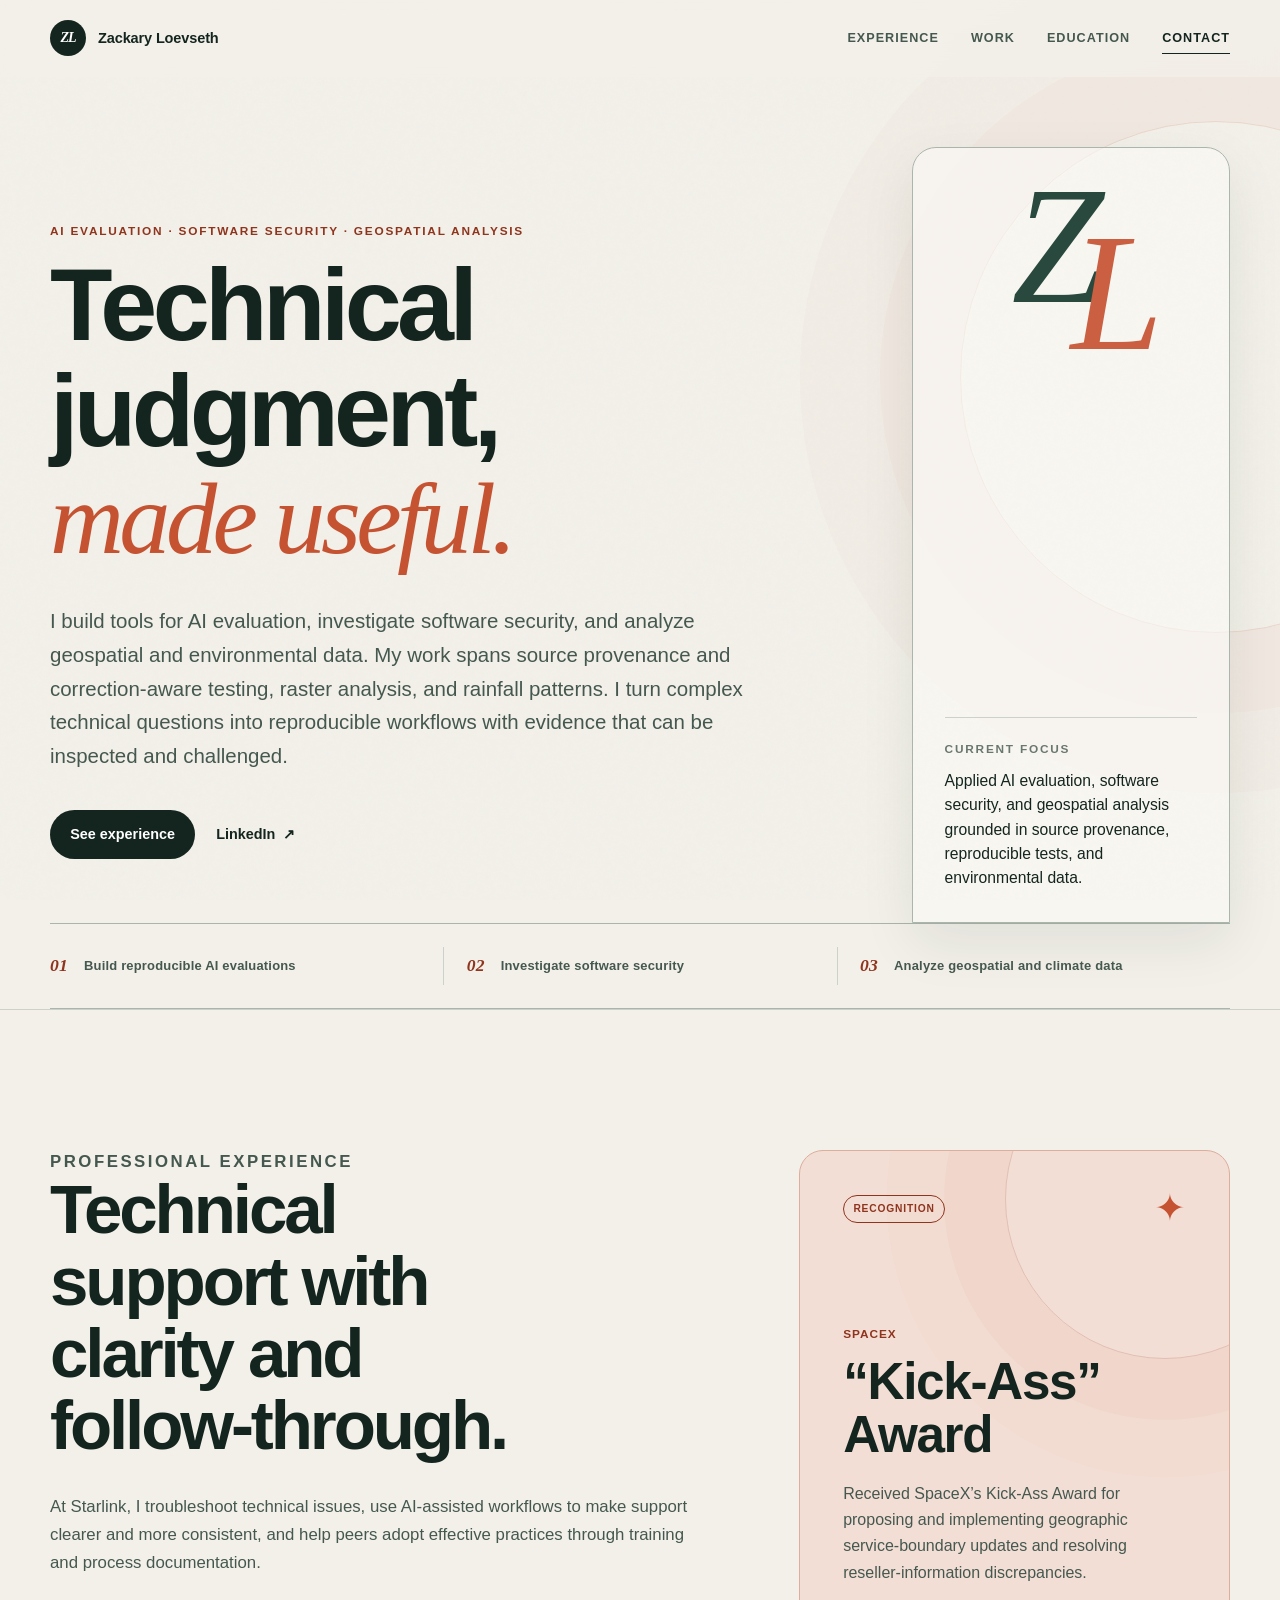
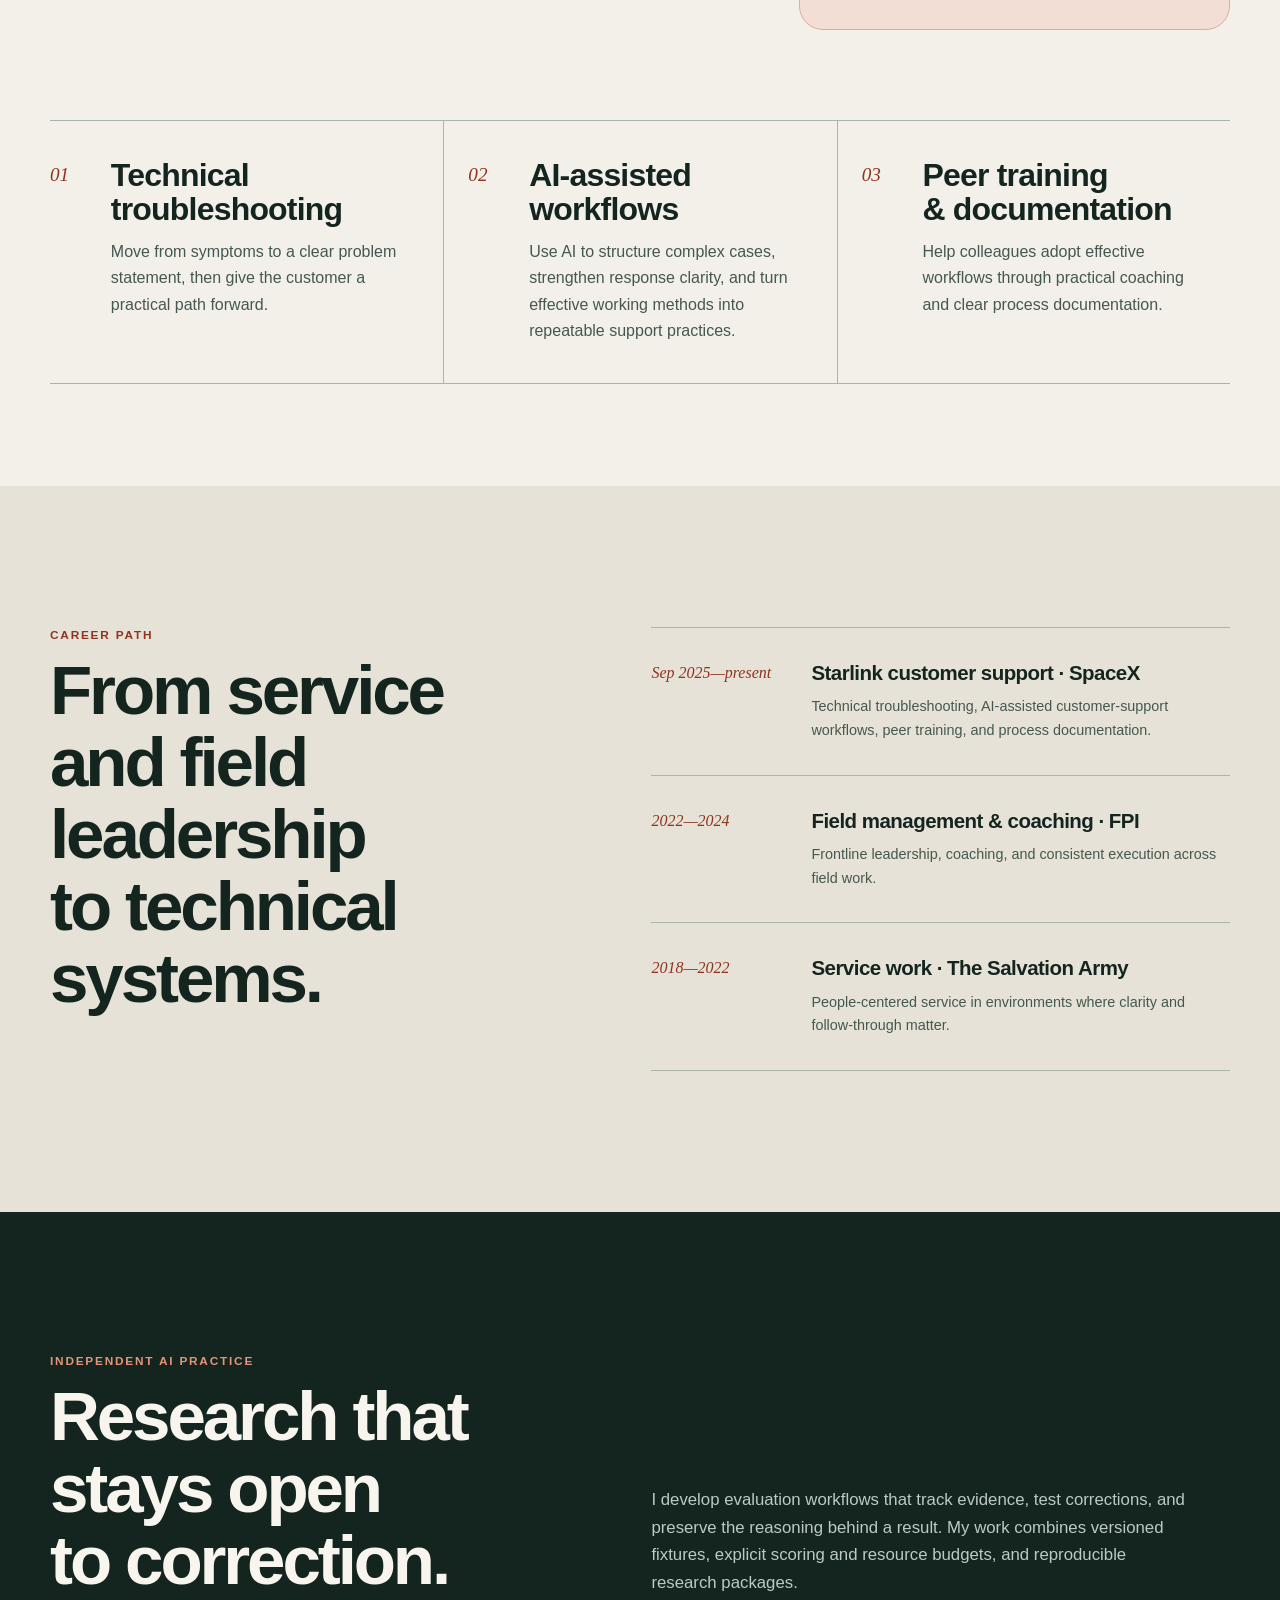
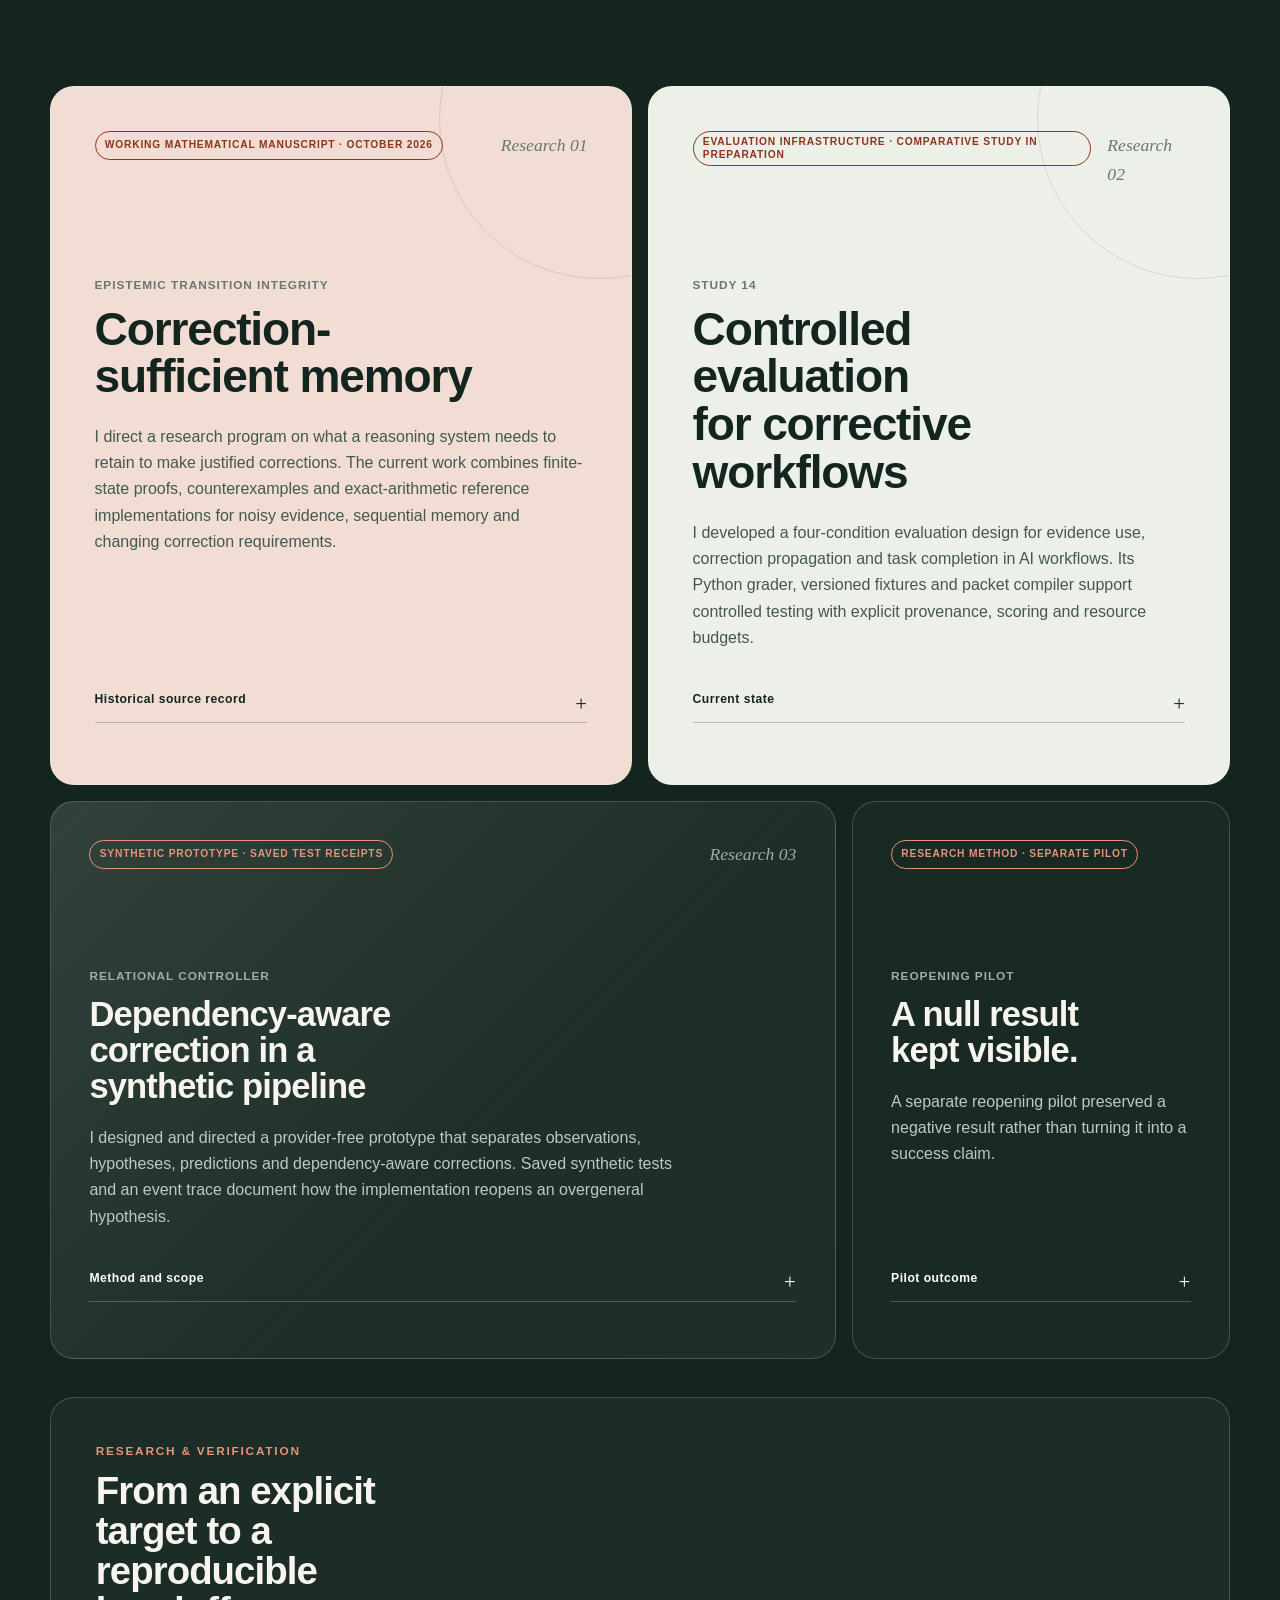
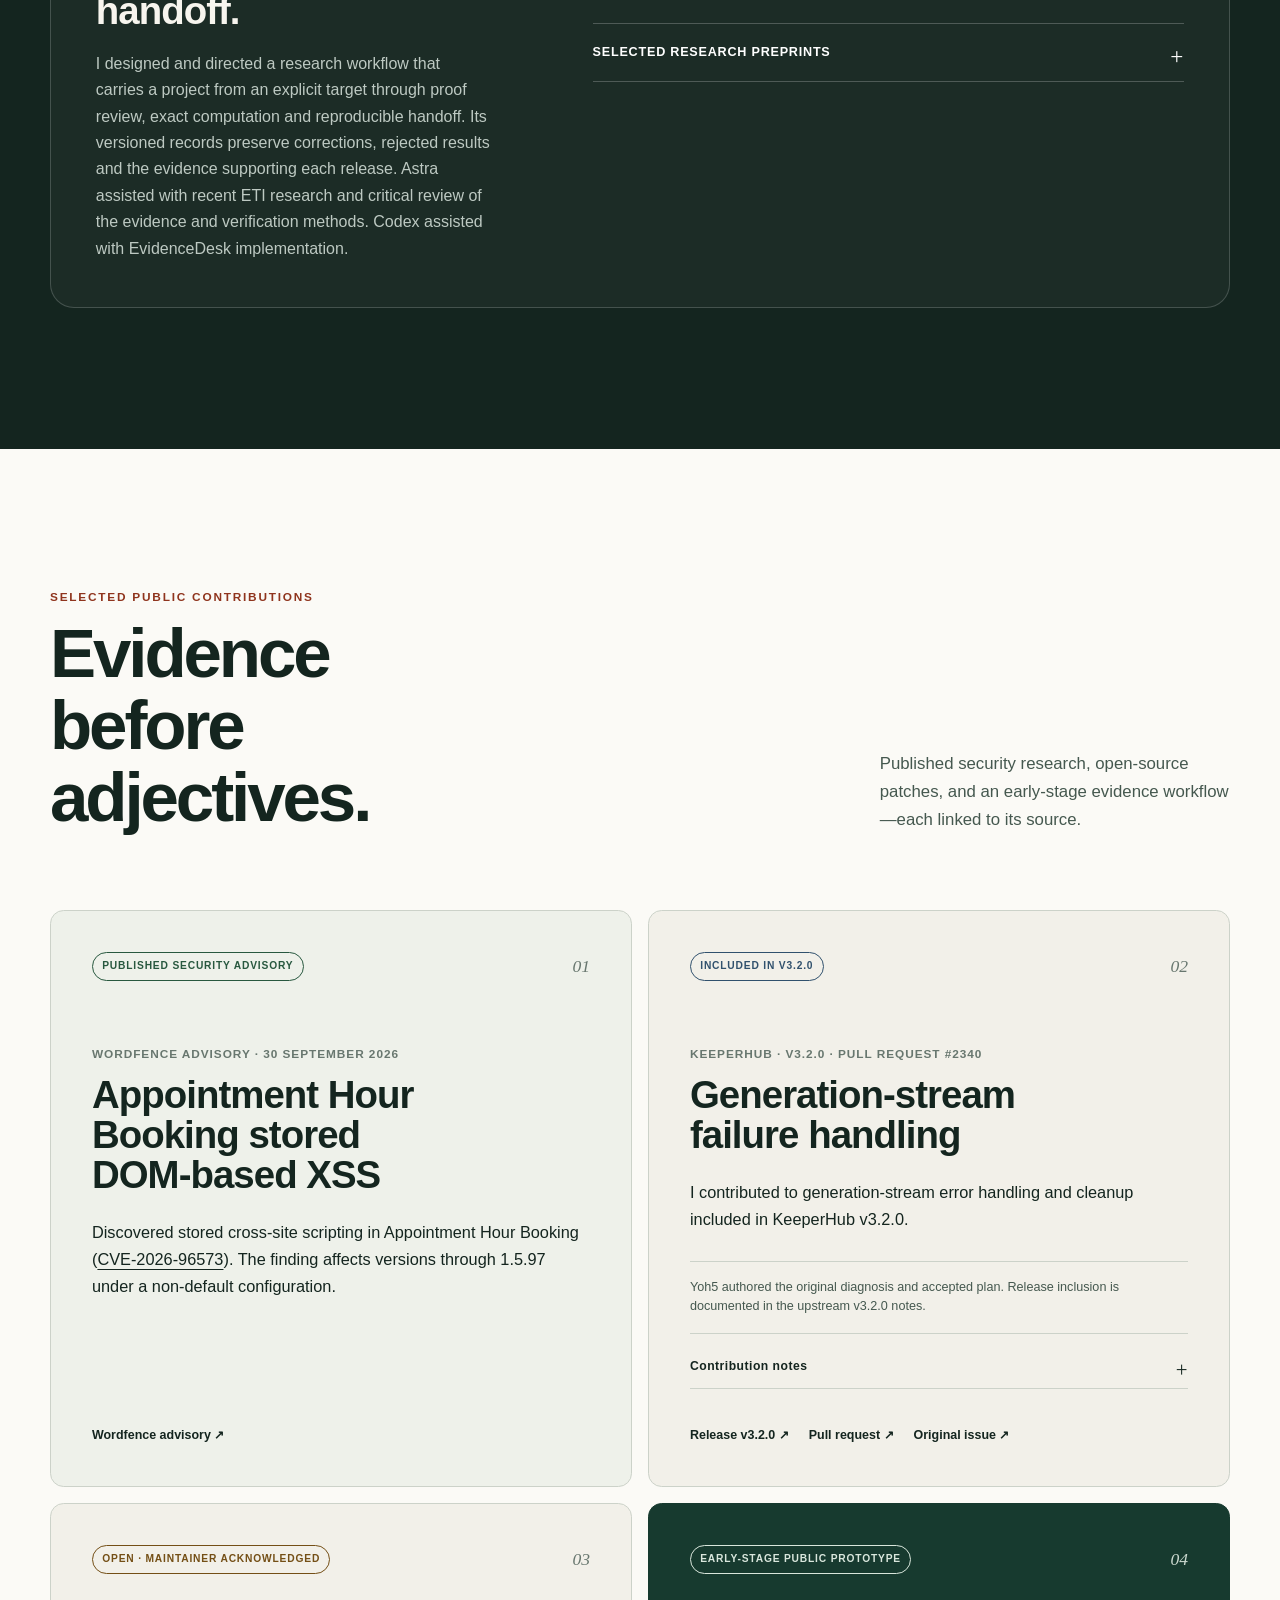
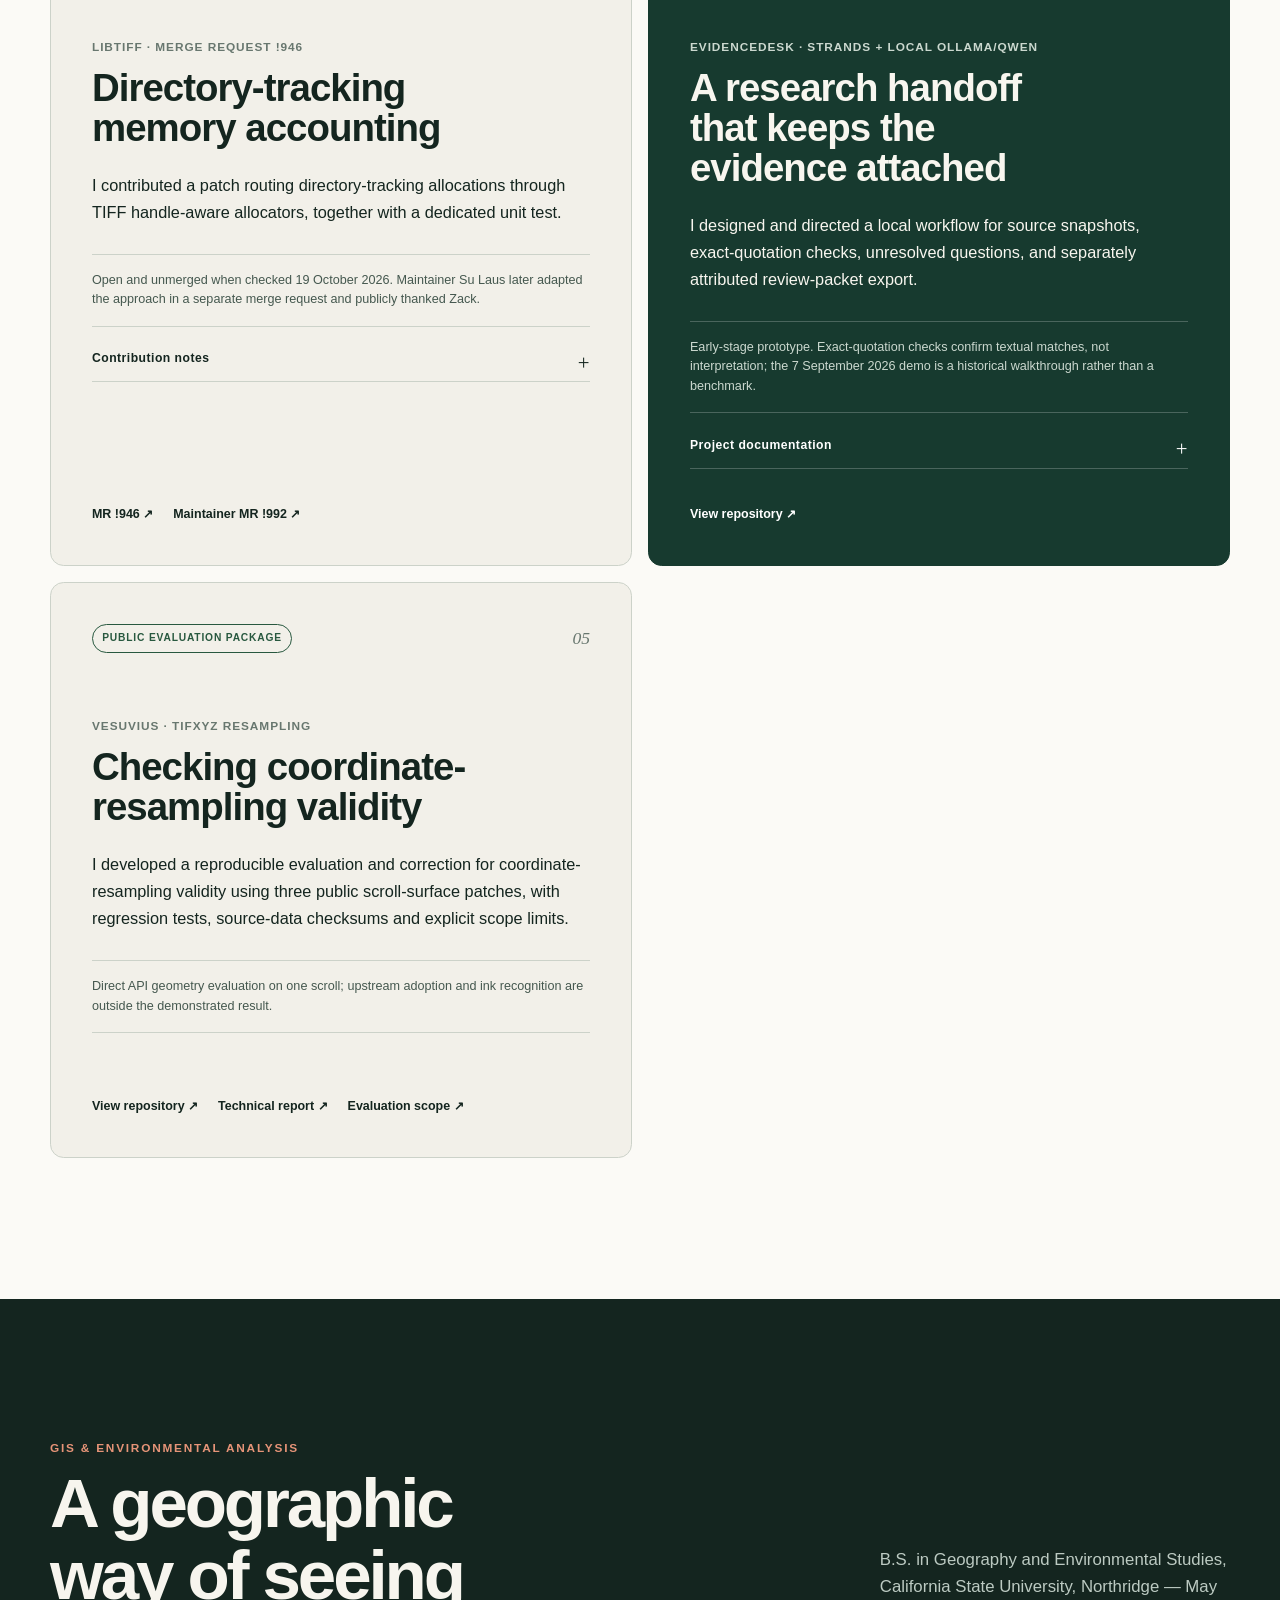
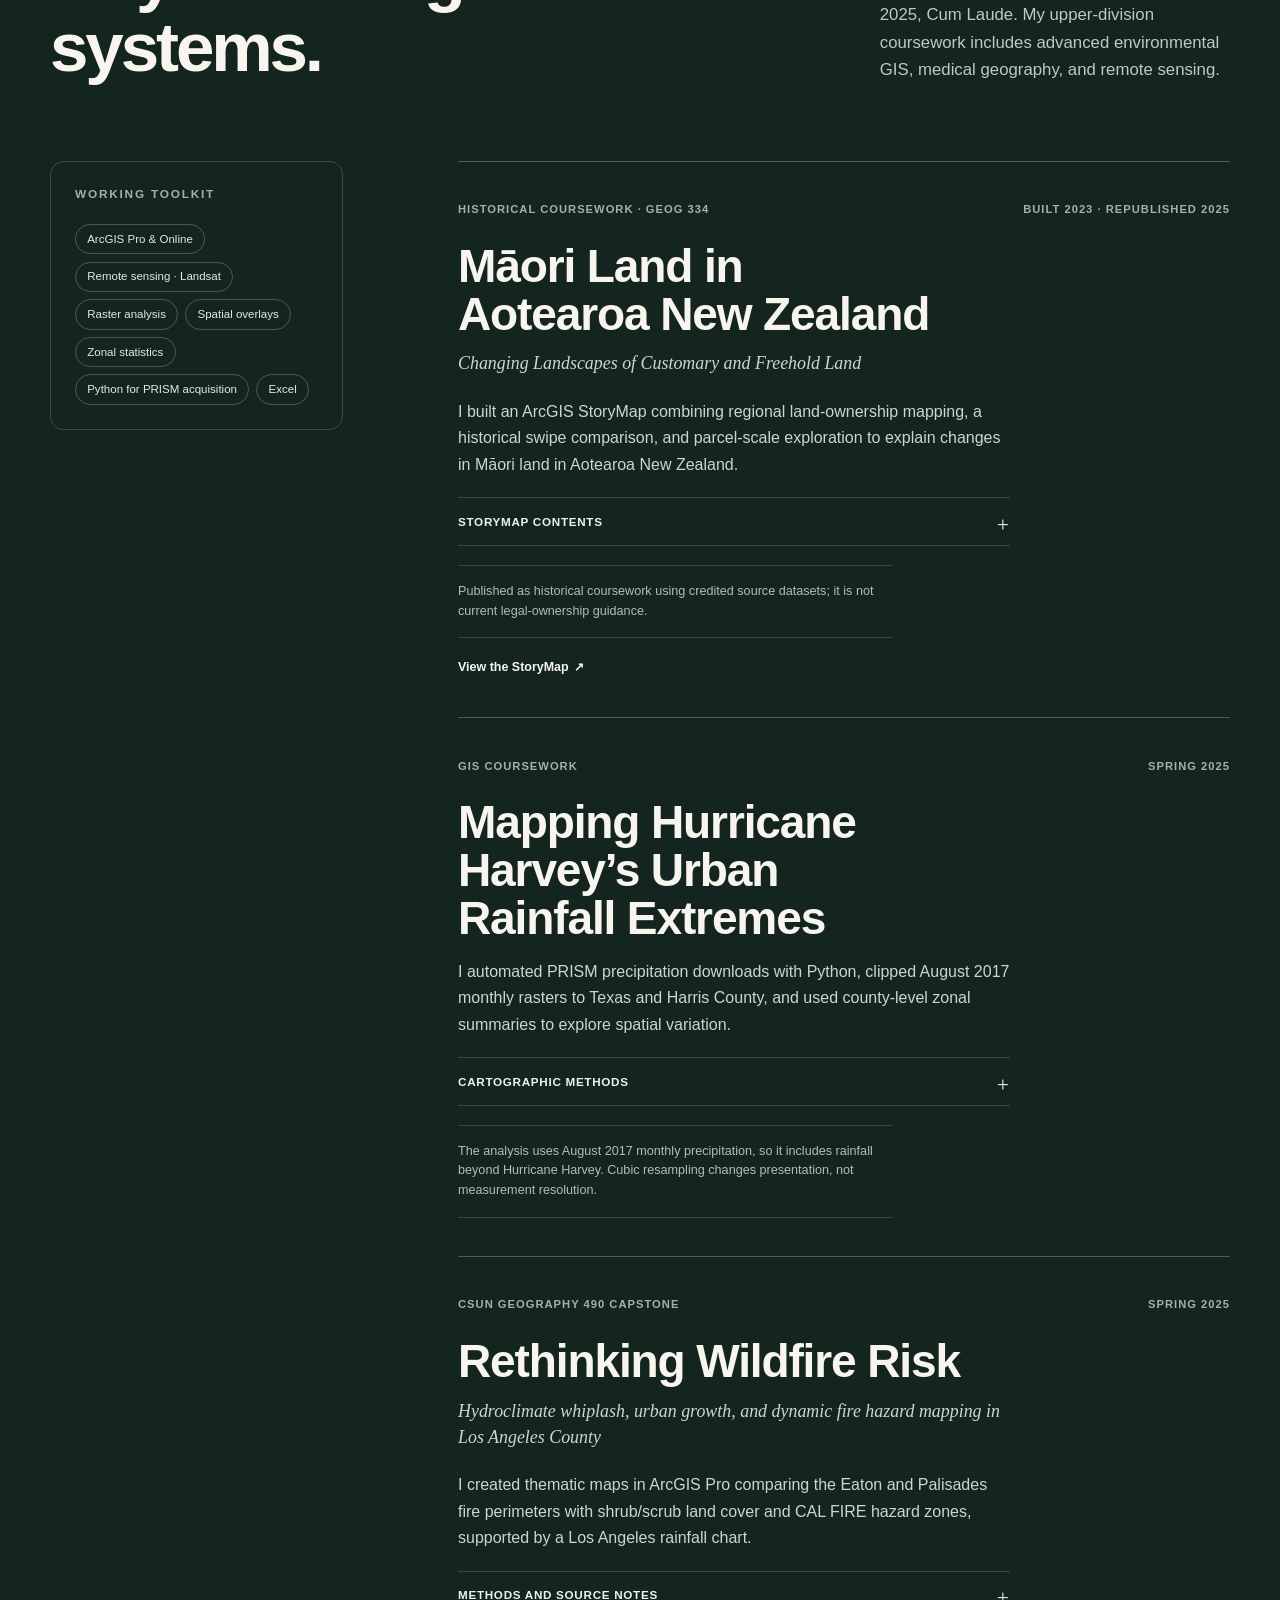
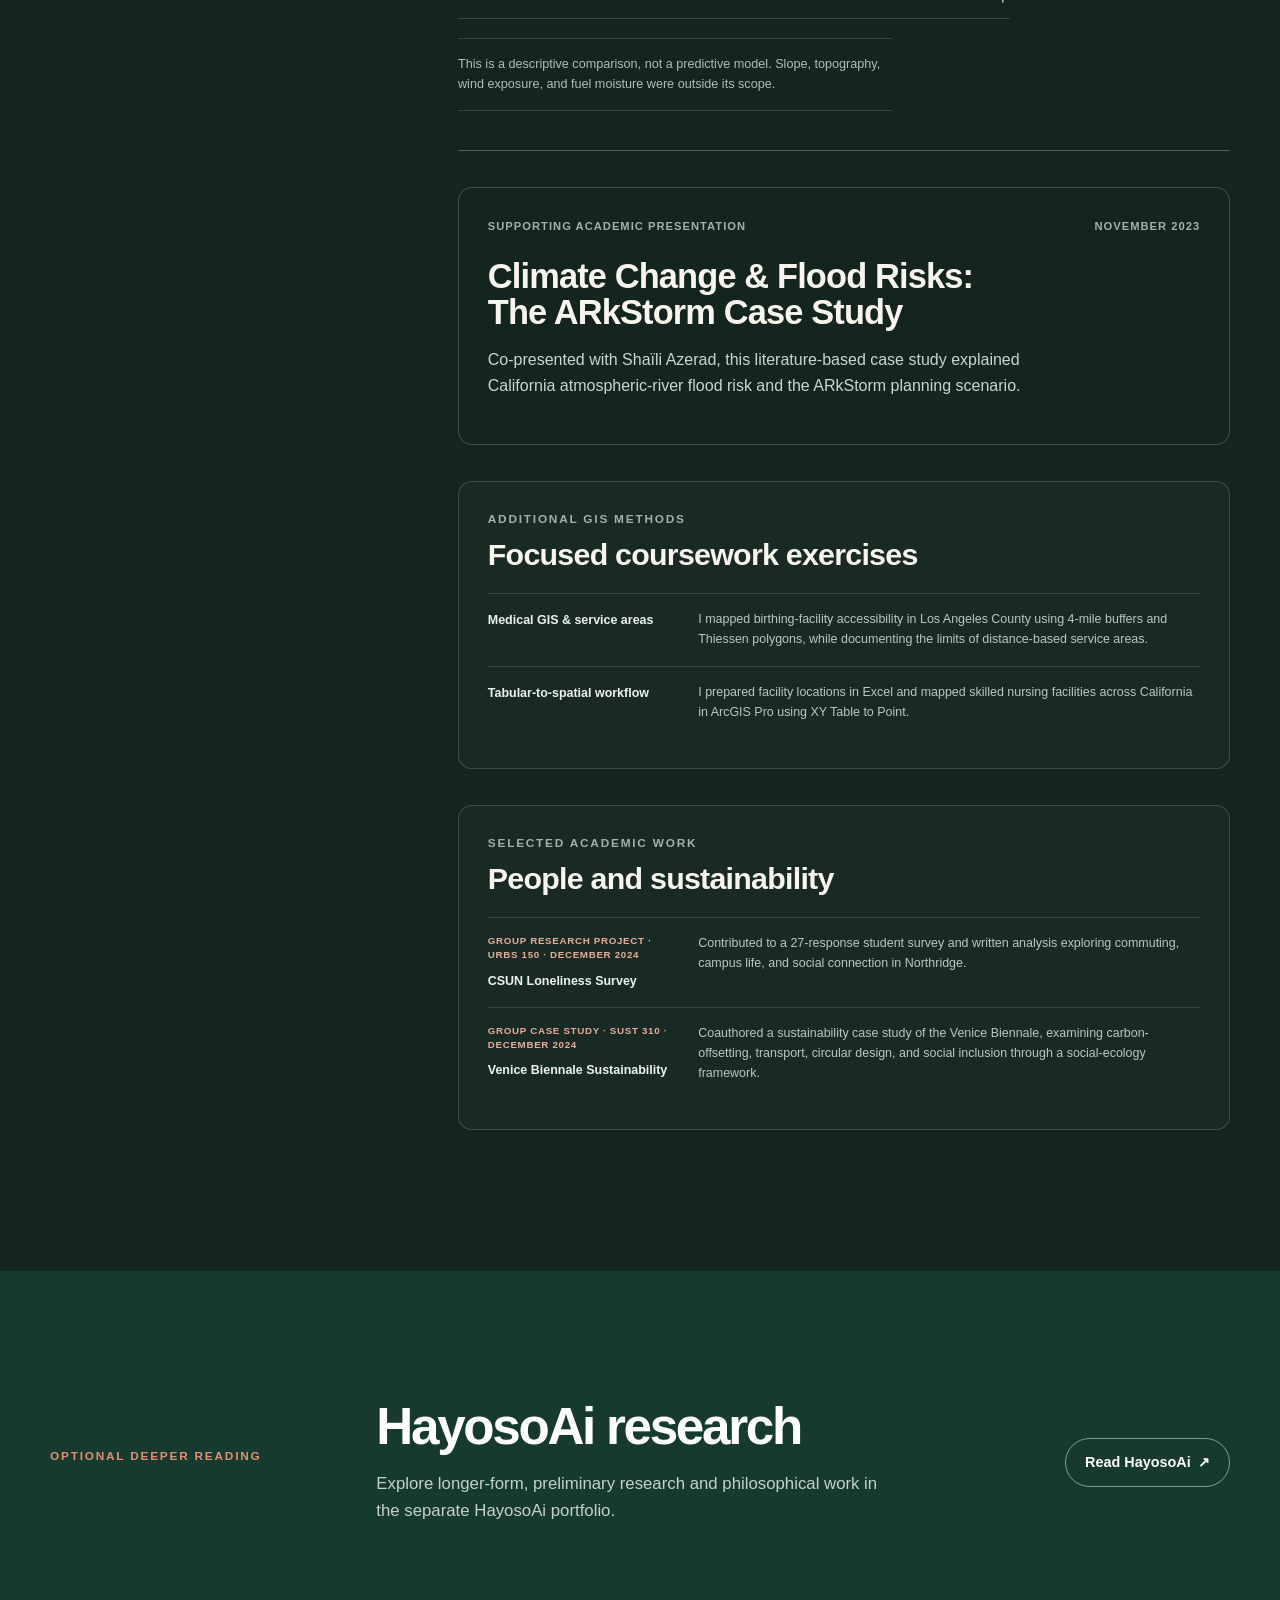
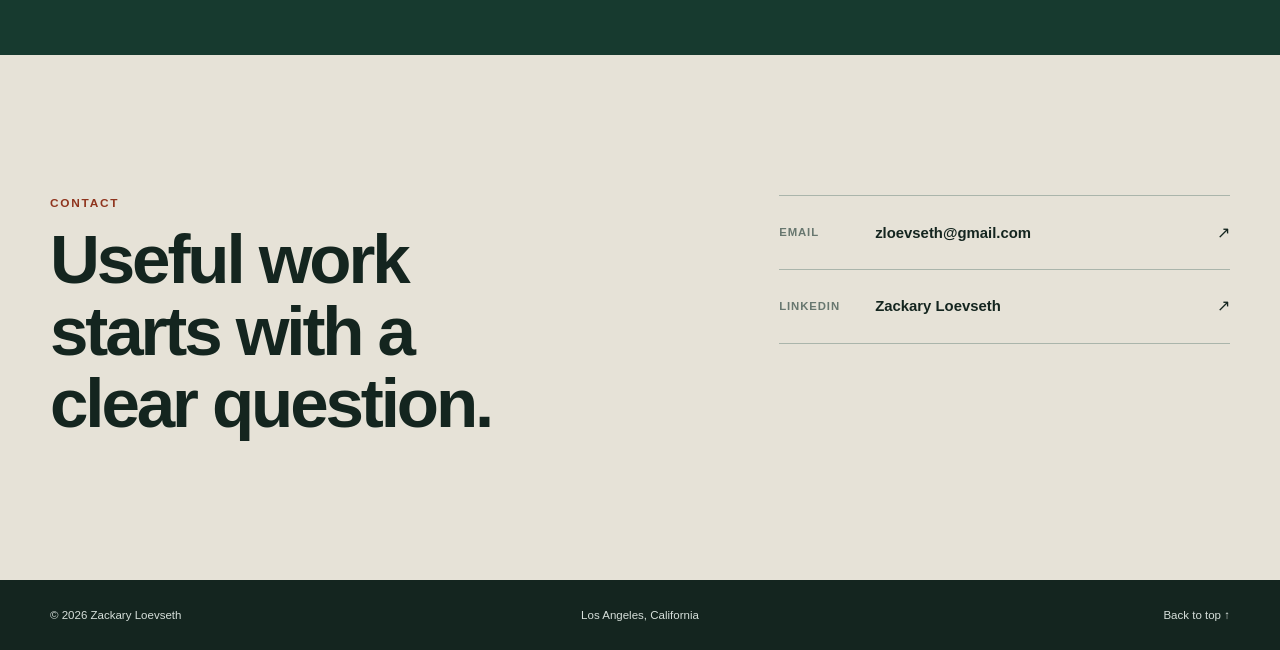
==== commit fdc111bd: "Strengthen technical portfolio voice and document verified GIS work" ====
--- a/index.html
+++ b/index.html
@@ -5,7 +5,7 @@
     <meta name="viewport" content="width=device-width, initial-scale=1" />
     <meta
       name="description"
-      content="Zackary Loevseth’s portfolio: AI evaluation, security research, geospatial analysis, and climate data, grounded in reproducible methods and traceable evidence."
+      content="Zackary Loevseth’s portfolio: applied AI evaluation, software security, and geospatial and environmental analysis through reproducible tools and traceable evidence."
     />
     <meta name="theme-color" content="#f2f0e9" />
     <title>Zackary Loevseth — Professional Portfolio</title>
@@ -36,15 +36,14 @@
       <section class="hero" id="top" aria-labelledby="hero-title">
         <div class="shell hero-grid">
           <div class="hero-copy" data-reveal>
-            <p class="eyebrow">AI &amp; security research · Geospatial &amp; climate data</p>
+            <p class="eyebrow">AI evaluation · Software security · Geospatial analysis</p>
             <h1 id="hero-title">Technical judgment,<br /><em>made useful.</em></h1>
             <p class="hero-intro">
-              My independent work brings together AI evaluation, security
-              research, and geospatial analysis, with a focus on reproducible
-              methods and traceable evidence. I explore how technical systems
-              handle changing information, and how rainfall, remote sensing, and
-              environmental data can be analyzed and communicated clearly. My
-              security work is detailed below.
+              I build tools for AI evaluation, investigate software security,
+              and analyze geospatial and environmental data. My work spans source
+              provenance and correction-aware testing, raster analysis, and rainfall
+              patterns. I turn complex technical questions into reproducible workflows
+              with evidence that can be inspected and challenged.
             </p>
             <div class="hero-actions" aria-label="Primary actions">
               <a class="button button-primary" href="#experience">See experience</a>
@@ -64,14 +63,14 @@
             </div>
             <div class="focus-note">
               <p class="mini-label">Current focus</p>
-              <p>Reproducible AI evaluation, security research, and geospatial analysis that makes data sources, assumptions, and uncertainty explicit.</p>
+              <p>Applied AI evaluation, software security, and geospatial analysis grounded in source provenance, reproducible tests, and environmental data.</p>
             </div>
           </aside>
         </div>
 
         <div class="shell capability-strip" data-reveal>
           <p><span>01</span> Build reproducible AI evaluations</p>
-          <p><span>02</span> Investigate security with traceable evidence</p>
+          <p><span>02</span> Investigate software security</p>
           <p><span>03</span> Analyze geospatial and climate data</p>
         </div>
       </section>
@@ -169,10 +168,10 @@
             <h2 id="independent-title">Research that stays open to correction.</h2>
           </div>
           <p class="independent-intro">
-            I develop AI-assisted research workflows that connect exploration with
-            checkable results. My work includes correction-aware evaluation tools,
-            reproducible mathematical research packages and a broader inquiry into how
-            people, models and tools develop understanding together.
+            I develop evaluation workflows that track evidence, test corrections,
+            and preserve the reasoning behind a result. My work combines versioned
+            fixtures, explicit scoring and resource budgets, and reproducible
+            research packages.
           </p>
         </div>
 
@@ -185,19 +184,19 @@
             <p class="project-kicker">Epistemic Transition Integrity</p>
             <h3 id="correction-memory-title">Correction-sufficient memory</h3>
             <p>
-              I direct an AI-assisted research program on what a reasoning system needs
+              I direct a research program on what a reasoning system needs
               to retain to make justified corrections. The current work combines
               finite-state proofs, counterexamples and exact-arithmetic reference
               implementations for noisy evidence, sequential memory and changing
               correction requirements.
             </p>
             <details class="project-notes research-notes">
-              <summary>Verification basis</summary>
+              <summary>Historical source record</summary>
               <div class="notes-body">
                 <p>
-                  Materials reviewed include the 11 October ETI Extensions manuscript
-                  and a 53-file joint-revision package. Fifty-two manifest hashes
-                  matched; source checkers and saved verification outputs were inspected.
+                  An earlier review described the 11 October ETI Extensions manuscript,
+                  source checkers and saved verification outputs. The exact source/checker
+                  bundle has not been recovered in the current audit.
                 </p>
               </div>
             </details>
@@ -211,7 +210,7 @@
             <p class="project-kicker">Study 14</p>
             <h3 id="study-14-title">Controlled evaluation for corrective workflows</h3>
             <p>
-              Developed a four-condition evaluation design for evidence use, correction
+              I developed a four-condition evaluation design for evidence use, correction
               propagation and task completion in AI workflows. Its Python grader,
               versioned fixtures and packet compiler support controlled testing with
               explicit provenance, scoring and resource budgets.
@@ -220,8 +219,7 @@
               <summary>Current state</summary>
               <div class="notes-body">
                 <p>
-                  Grader and parity-scaffold source have been reviewed. Comparative
-                  model runs and performance conclusions remain in preparation.
+                  Comparative model runs and performance conclusions remain in preparation.
                 </p>
               </div>
             </details>
@@ -237,7 +235,7 @@
             <p class="project-kicker">Relational controller</p>
             <h3 id="relational-controller-title">Dependency-aware correction in a synthetic pipeline</h3>
             <p>
-              Designed and directed an AI-assisted, provider-free prototype that separates
+              I designed and directed a provider-free prototype that separates
               observations, hypotheses, predictions and dependency-aware corrections.
               Saved synthetic tests and an event trace document how the implementation
               reopens an overgeneral hypothesis.
@@ -246,8 +244,8 @@
               <summary>Method and scope</summary>
               <div class="notes-body">
                 <p>
-                  Implementation and testing were completed with AI assistance in a
-                  recovered October 7 development lane. The invented
+                  An October 7 development record documents implementation and testing.
+                  The invented
                   <code>ToyShiftFixture</code> made no model or ARC calls; the saved receipt
                   reports 36 passing tests and a 21-event trace. This is implementation
                   evidence, not a comparative or performance result.
@@ -286,10 +284,12 @@
             <p class="eyebrow">Research &amp; verification</p>
             <h3 id="verification-title">From an explicit target to a reproducible handoff.</h3>
             <p>
-              Designed and directed a research workflow that carries a project from an
+              I designed and directed a research workflow that carries a project from an
               explicit target through proof review, exact computation and reproducible
               handoff. Its versioned records preserve corrections, rejected results and
-              the evidence supporting each release.
+              the evidence supporting each release. Astra assisted with recent ETI research
+              and critical review of the evidence and verification methods. Codex
+              assisted with EvidenceDesk implementation.
             </p>
           </div>
 
@@ -341,18 +341,19 @@
                 <span class="status status-published">Published security advisory</span>
                 <span class="card-index" aria-hidden="true">01</span>
               </div>
-              <p class="project-kicker">Wordfence · CVE-2026-96573 · 30 September 2026</p>
+              <p class="project-kicker">Wordfence advisory · 30 September 2026</p>
               <h3>Appointment Hour Booking stored DOM-based XSS</h3>
               <p class="project-summary">
-                Publicly credited researcher for a conditional stored DOM-based XSS
-                path affecting Appointment Hour Booking versions through 1.5.97.
+                Discovered stored cross-site scripting in Appointment Hour Booking
+                (<a href="https://www.cve.org/CVERecord?id=CVE-2026-96573" target="_blank" rel="noopener noreferrer">CVE-2026-96573</a>).
+                The finding affects versions through 1.5.97 under a non-default configuration.
               </p>
               <div class="card-links">
                 <a
                   href="https://www.wordfence.com/threat-intel/vulnerabilities/id/3044e60f-b930-42db-ba5d-656e71b84226"
                   target="_blank"
                   rel="noopener noreferrer"
-                >Canonical record <span aria-hidden="true">↗</span></a>
+                >Wordfence advisory <span aria-hidden="true">↗</span></a>
               </div>
             </article>
 
@@ -364,12 +365,12 @@
               <p class="project-kicker">KeeperHub · v3.2.0 · Pull request #2340</p>
               <h3>Generation-stream failure handling</h3>
               <p class="project-summary">
-                AI-assisted contribution to generation-stream error handling and
-                cleanup, included in KeeperHub v3.2.0.
+                I contributed to generation-stream error handling and cleanup
+                included in KeeperHub v3.2.0.
               </p>
               <p class="scope-note">
-                Yoh5 authored the original diagnosis and accepted plan. Production
-                deployment has not been independently verified.
+                Yoh5 authored the original diagnosis and accepted plan. Release inclusion
+                is documented in the upstream v3.2.0 notes.
               </p>
               <details class="project-notes">
                 <summary>Contribution notes</summary>
@@ -378,7 +379,6 @@
                     The patch separated JSON parsing from deliberate stream errors,
                     canceled still-open readers on early failure, preserved the
                     original error if cleanup failed, and added mocked-stream tests.
-                    The submission identifies the contribution as AI-assisted.
                   </p>
                 </div>
               </details>
@@ -397,7 +397,7 @@
               <p class="project-kicker">LibTIFF · Merge request !946</p>
               <h3>Directory-tracking memory accounting</h3>
               <p class="project-summary">
-                Authored a patch routing directory-tracking allocations through
+                I contributed a patch routing directory-tracking allocations through
                 TIFF handle-aware allocators, together with a dedicated unit test.
               </p>
               <p class="scope-note">
@@ -411,12 +411,12 @@
                   <p>
                     The maintainer-authored !992 adapts the approach; its
                     <code>test_open_options</code> tests come from another contributor’s
-                    !975. !946 and Zack’s unit test were prepared with AI assistance.
+                    !975.
                   </p>
                 </div>
               </details>
               <div class="card-links">
-                <a href="https://gitlab.com/libtiff/libtiff/-/merge_requests/946" target="_blank" rel="noopener noreferrer">Authored MR !946 <span aria-hidden="true">↗</span></a>
+                <a href="https://gitlab.com/libtiff/libtiff/-/merge_requests/946" target="_blank" rel="noopener noreferrer">MR !946 <span aria-hidden="true">↗</span></a>
                 <a href="https://gitlab.com/libtiff/libtiff/-/merge_requests/992" target="_blank" rel="noopener noreferrer">Maintainer MR !992 <span aria-hidden="true">↗</span></a>
               </div>
             </article>
@@ -429,21 +429,21 @@
               <p class="project-kicker">EvidenceDesk · Strands + local Ollama/Qwen</p>
               <h3>A research handoff that keeps the evidence attached</h3>
               <p class="project-summary">
-                A local workflow for source snapshots, exact-quotation checks,
-                unresolved questions, and separately attributed review-packet export.
+                I designed and directed a local workflow for source snapshots,
+                exact-quotation checks, unresolved questions, and separately
+                attributed review-packet export.
               </p>
               <p class="scope-note">
-                Early-stage, AI-assisted prototype. Exact-quotation checks confirm
+                Early-stage prototype. Exact-quotation checks confirm
                 textual matches, not interpretation; the 7 September 2026 demo is a
                 historical walkthrough rather than a benchmark.
               </p>
               <details class="project-notes">
-                <summary>Build and attribution notes</summary>
+                <summary>Project documentation</summary>
                 <div class="notes-body">
                   <p>
-                    Codex materially assisted the design, initial code, tests, and
-                    documentation. The public repository records the local workflow
-                    and its review-packet handoff.
+                    The public repository records the local workflow and its
+                    review-packet handoff.
                   </p>
                 </div>
               </details>
@@ -460,14 +460,14 @@
               <p class="project-kicker">Vesuvius · TIFXYZ resampling</p>
               <h3>Checking coordinate-resampling validity</h3>
               <p class="project-summary">
-                An AI-assisted, reproducible evaluation and correction for
+                I developed a reproducible evaluation and correction for
                 coordinate-resampling validity using three public scroll-surface
                 patches, with regression tests, source-data checksums and explicit
                 scope limits.
               </p>
               <p class="scope-note">
-                The evaluation covers direct API geometry on one scroll. Upstream
-                acceptance and improved ink recognition have not been established.
+                Direct API geometry evaluation on one scroll; upstream adoption and
+                ink recognition are outside the demonstrated result.
               </p>
               <div class="card-links">
                 <a href="https://github.com/HayosoAi/vesuvius-tifxyz-resampling" target="_blank" rel="noopener noreferrer">View repository <span aria-hidden="true">↗</span></a>
@@ -488,7 +488,9 @@
             </div>
             <p>
               B.S. in Geography and Environmental Studies, California State
-              University, Northridge — May 2025. Geology minor, Cum Laude.
+              University, Northridge — May 2025, Cum Laude. My upper-division
+              coursework includes advanced environmental GIS, medical geography,
+              and remote sensing.
             </p>
           </div>
 
@@ -497,7 +499,7 @@
               <p class="mini-label">Working toolkit</p>
               <ul class="skill-list" aria-label="GIS and analysis skills">
                 <li>ArcGIS Pro & Online</li>
-                <li>Remote sensing</li>
+                <li>Remote sensing · Landsat</li>
                 <li>Raster analysis</li>
                 <li>Spatial overlays</li>
                 <li>Zonal statistics</li>
@@ -517,7 +519,7 @@
                   Changing Landscapes of Customary and Freehold Land
                 </p>
                 <p>
-                  Built an ArcGIS StoryMap combining regional land-ownership mapping,
+                  I built an ArcGIS StoryMap combining regional land-ownership mapping,
                   a historical swipe comparison, and parcel-scale exploration to
                   explain changes in Māori land in Aotearoa New Zealand.
                 </p>
@@ -548,14 +550,14 @@
                 </div>
                 <h3>Mapping Hurricane Harvey’s Urban Rainfall Extremes</h3>
                 <p>
-                  Automated PRISM precipitation downloads with Python, clipped August
+                  I automated PRISM precipitation downloads with Python, clipped August
                   2017 monthly rasters to Texas and Harris County, and used county-level
                   zonal summaries to explore spatial variation.
                 </p>
                 <details class="study-notes">
                   <summary>Cartographic methods</summary>
                   <p>
-                    Applied cubic resampling and Jenks classification for a mapped
+                    I applied cubic resampling and Jenks classification for a mapped
                     presentation.
                   </p>
                 </details>
@@ -576,17 +578,17 @@
                   mapping in Los Angeles County
                 </p>
                 <p>
-                  Created thematic maps in ArcGIS Pro comparing the Eaton and Palisades
+                  I created thematic maps in ArcGIS Pro comparing the Eaton and Palisades
                   fire perimeters with shrub/scrub land cover and CAL FIRE hazard zones,
                   supported by a Los Angeles rainfall chart.
                 </p>
                 <details class="study-notes">
                   <summary>Methods and source notes</summary>
                   <p>
-                    Used NLCD 2023 class 52, CAL FIRE, and LA County GIS layers;
-                    clipped and reclassified the land-cover raster, overlaid the
-                    layers, and assembled map layouts. Rainfall records came from
-                    LA Almanac and were exported to Excel for the chart.
+                    I clipped NLCD shrub/scrub land cover (class 52) to Los Angeles
+                    County and used Raster Calculator to create a binary raster.
+                    I overlaid CAL FIRE and LA County GIS layers, assembled map
+                    layouts, and visualized LA Almanac rainfall records in Excel.
                   </p>
                 </details>
                 <p class="scope-note">
@@ -611,12 +613,12 @@
                 <h3 id="supporting-gis-title">Focused coursework exercises</h3>
                 <ul>
                   <li>
-                    <strong>Access &amp; service areas</strong>
-                    <span>Mapped birthing-facility accessibility in Los Angeles County using 4-mile buffers and Thiessen polygons, while documenting the limits of distance-based service areas.</span>
+                    <strong>Medical GIS &amp; service areas</strong>
+                    <span>I mapped birthing-facility accessibility in Los Angeles County using 4-mile buffers and Thiessen polygons, while documenting the limits of distance-based service areas.</span>
                   </li>
                   <li>
                     <strong>Tabular-to-spatial workflow</strong>
-                    <span>Prepared facility locations in Excel and mapped skilled nursing facilities across California in ArcGIS Pro using XY Table to Point.</span>
+                    <span>I prepared facility locations in Excel and mapped skilled nursing facilities across California in ArcGIS Pro using XY Table to Point.</span>
                   </li>
                 </ul>
               </aside>
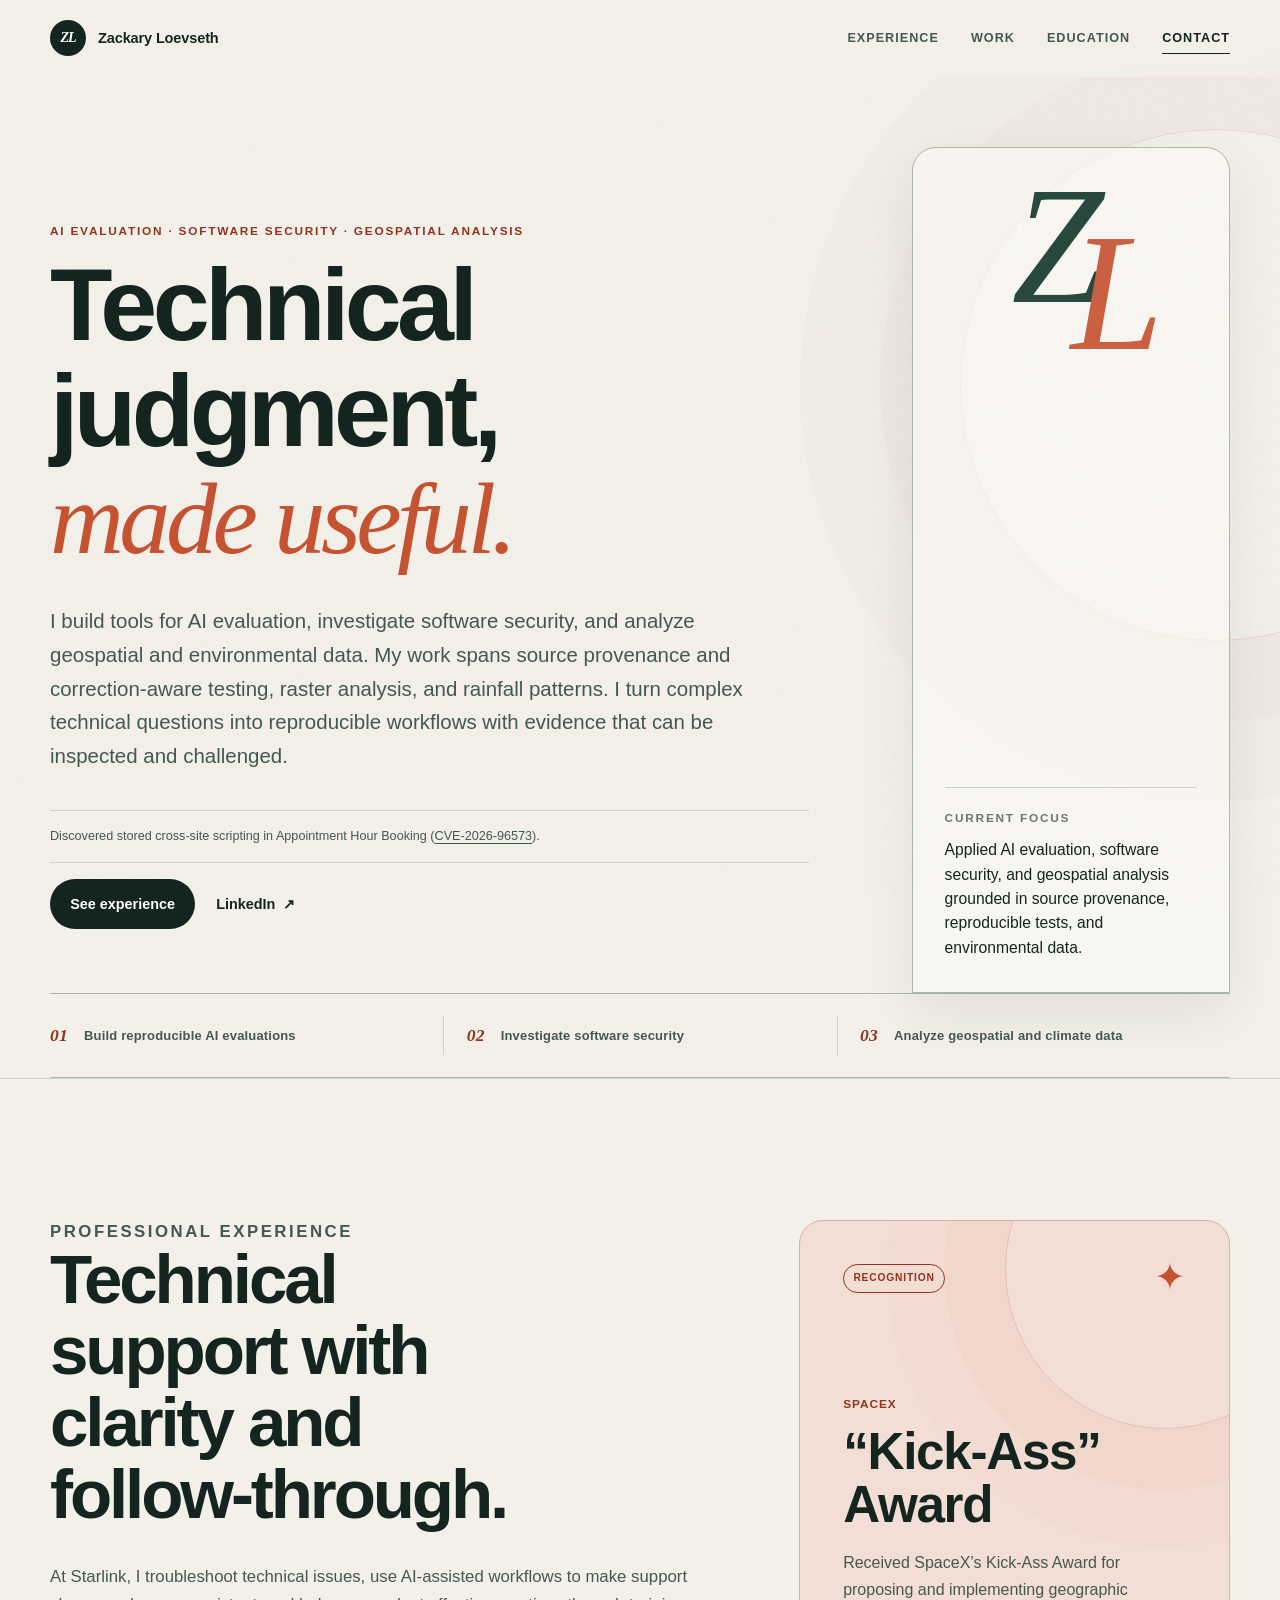
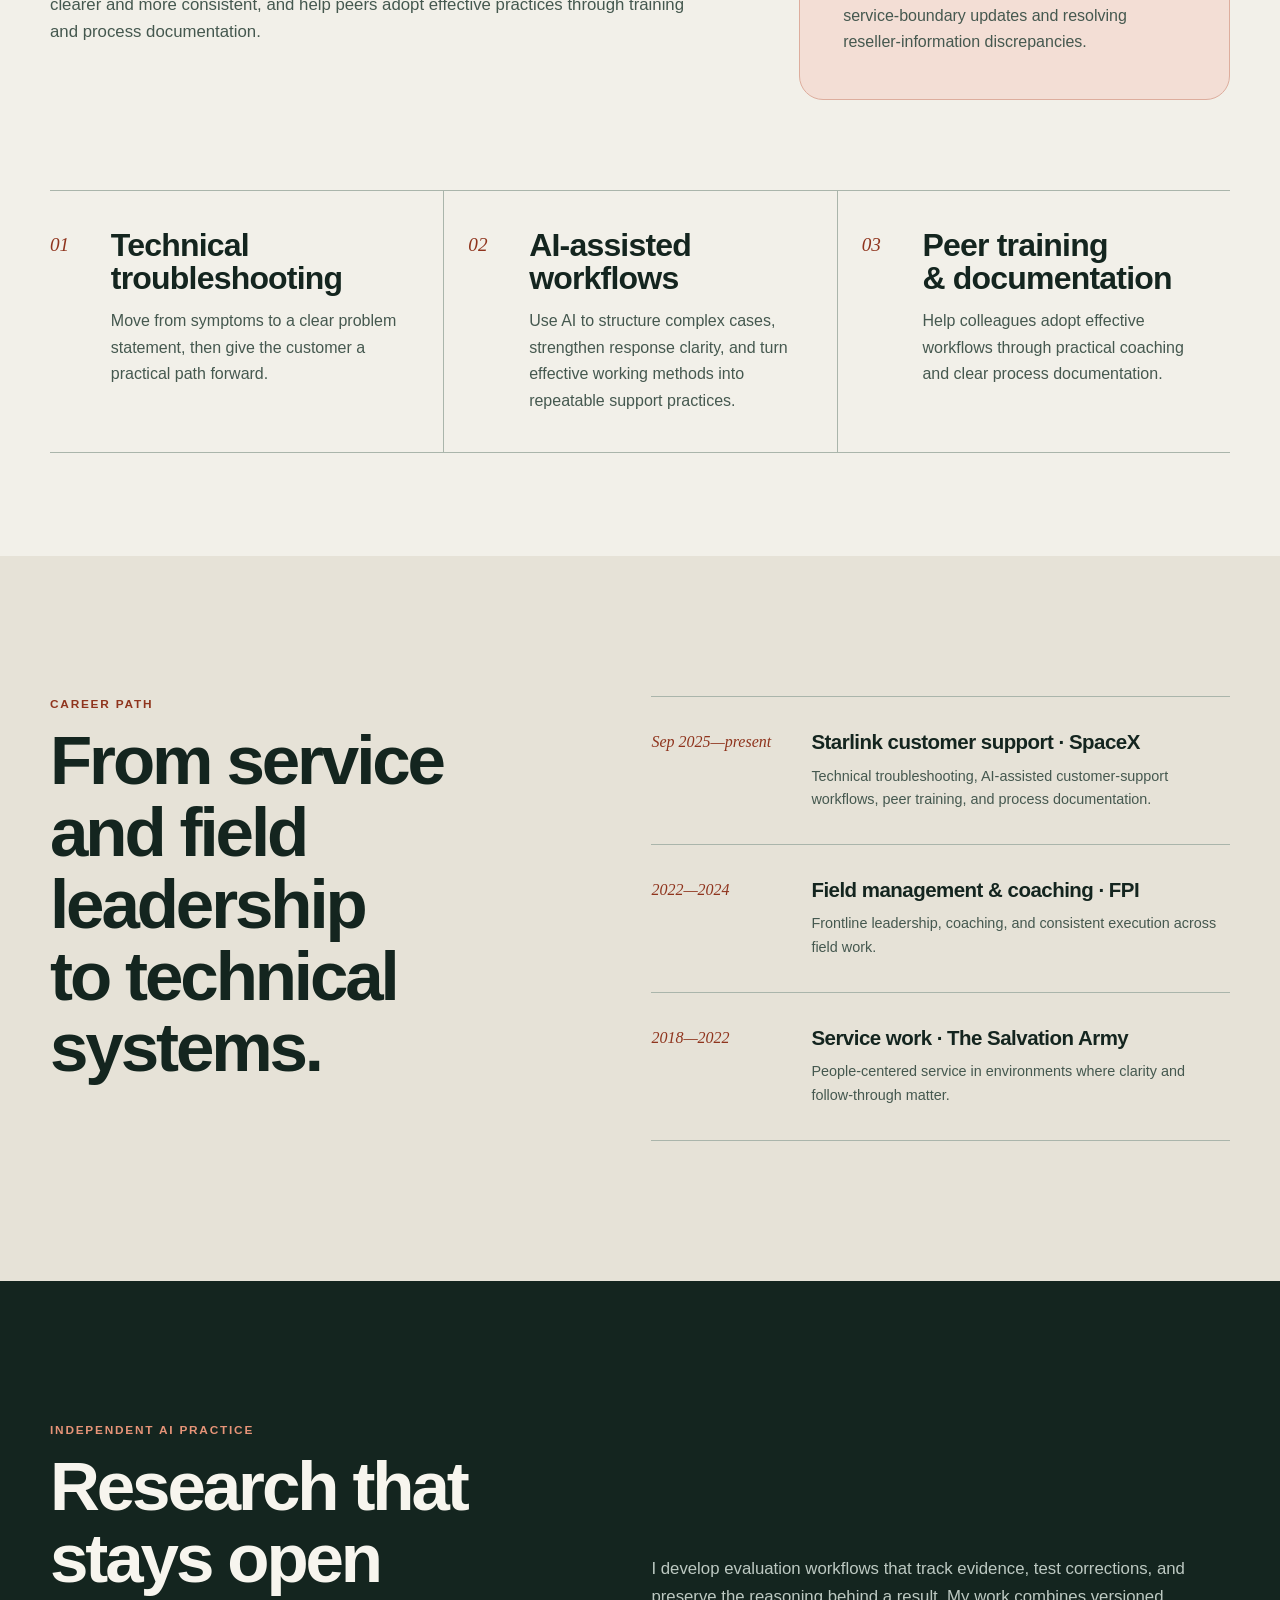
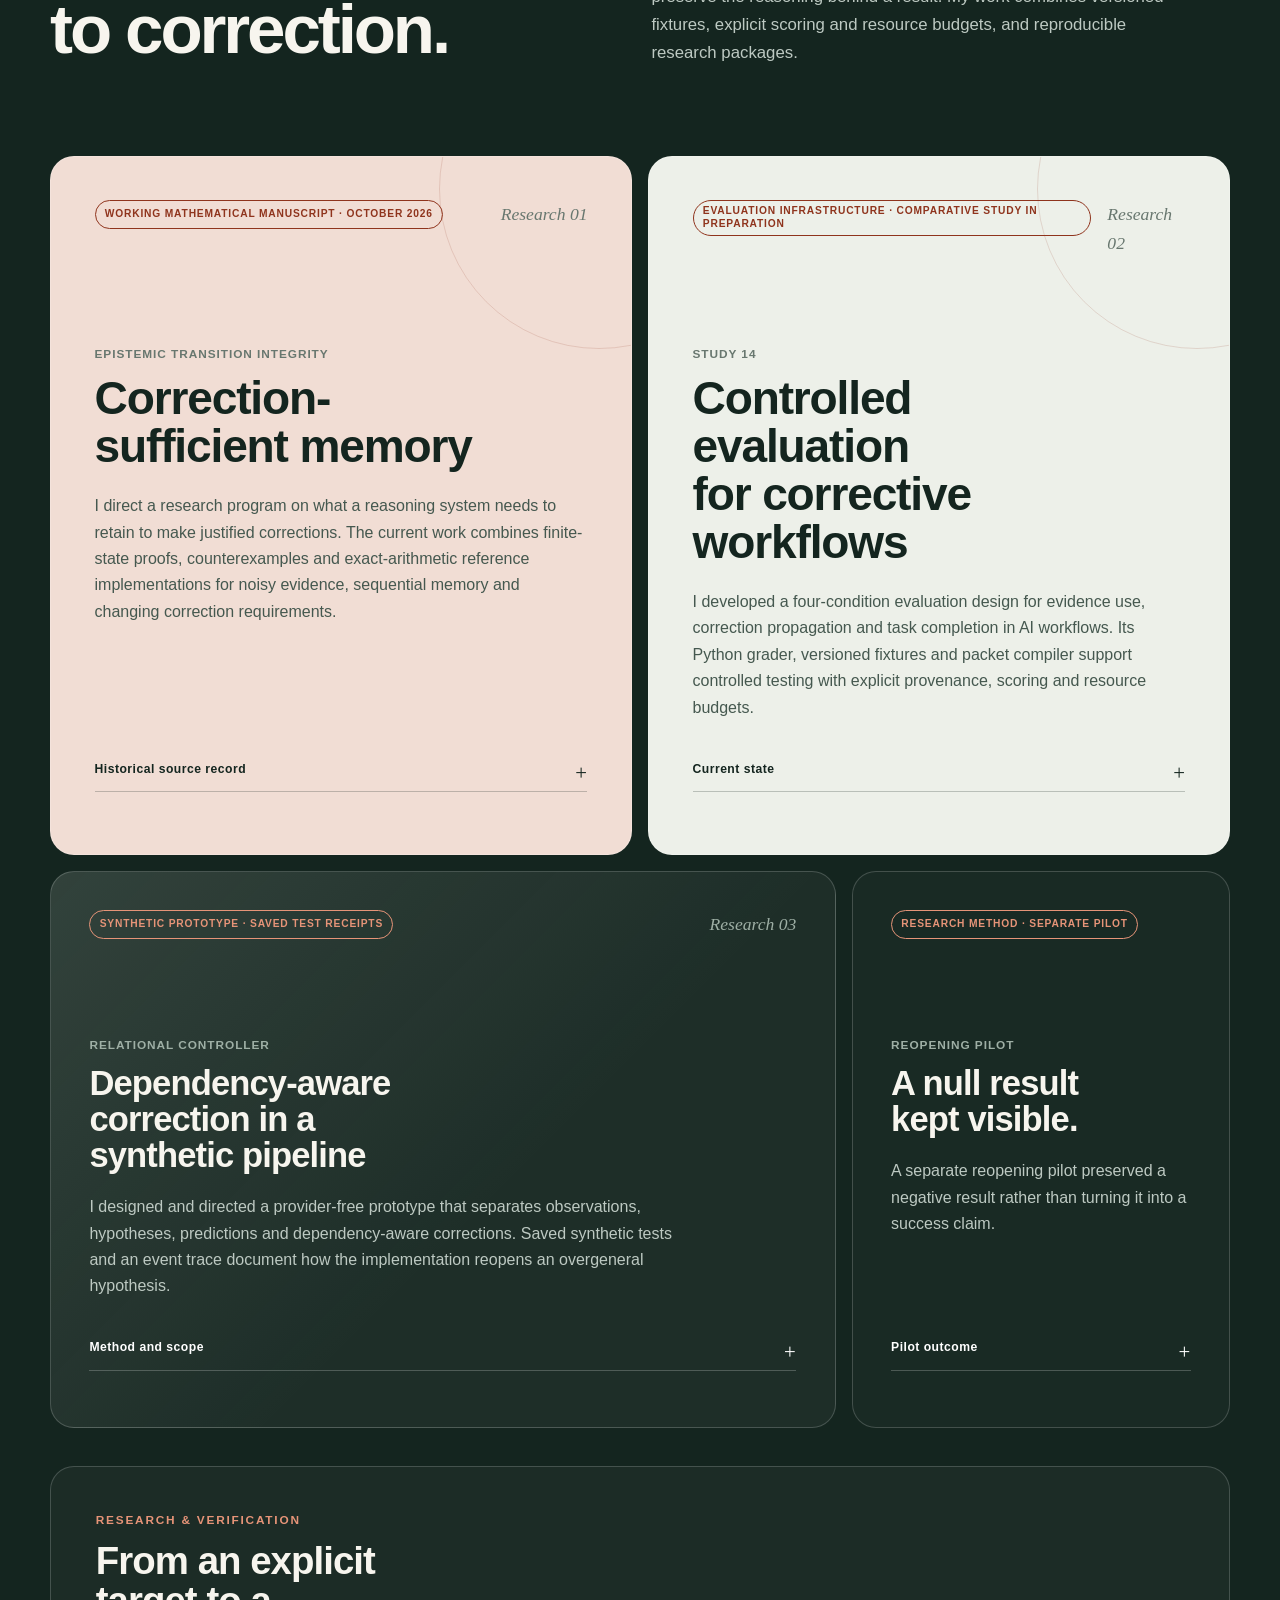
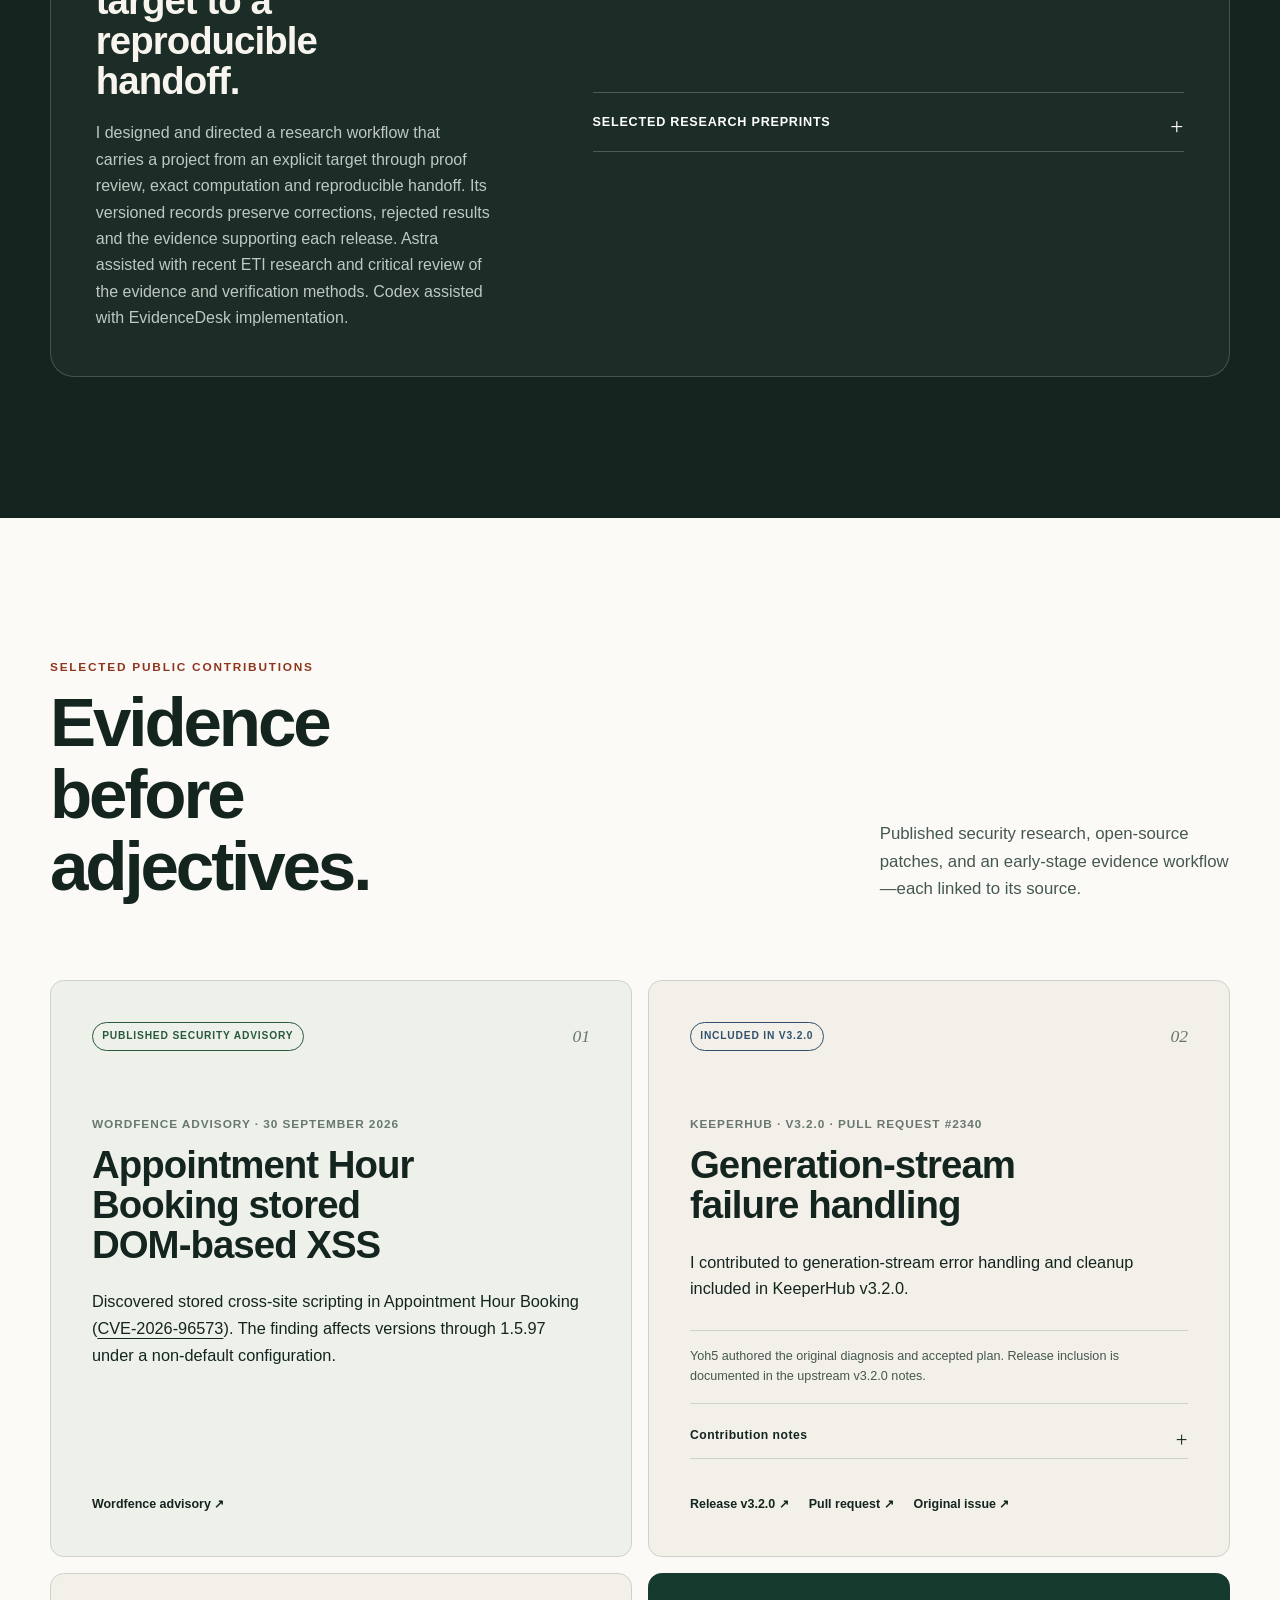
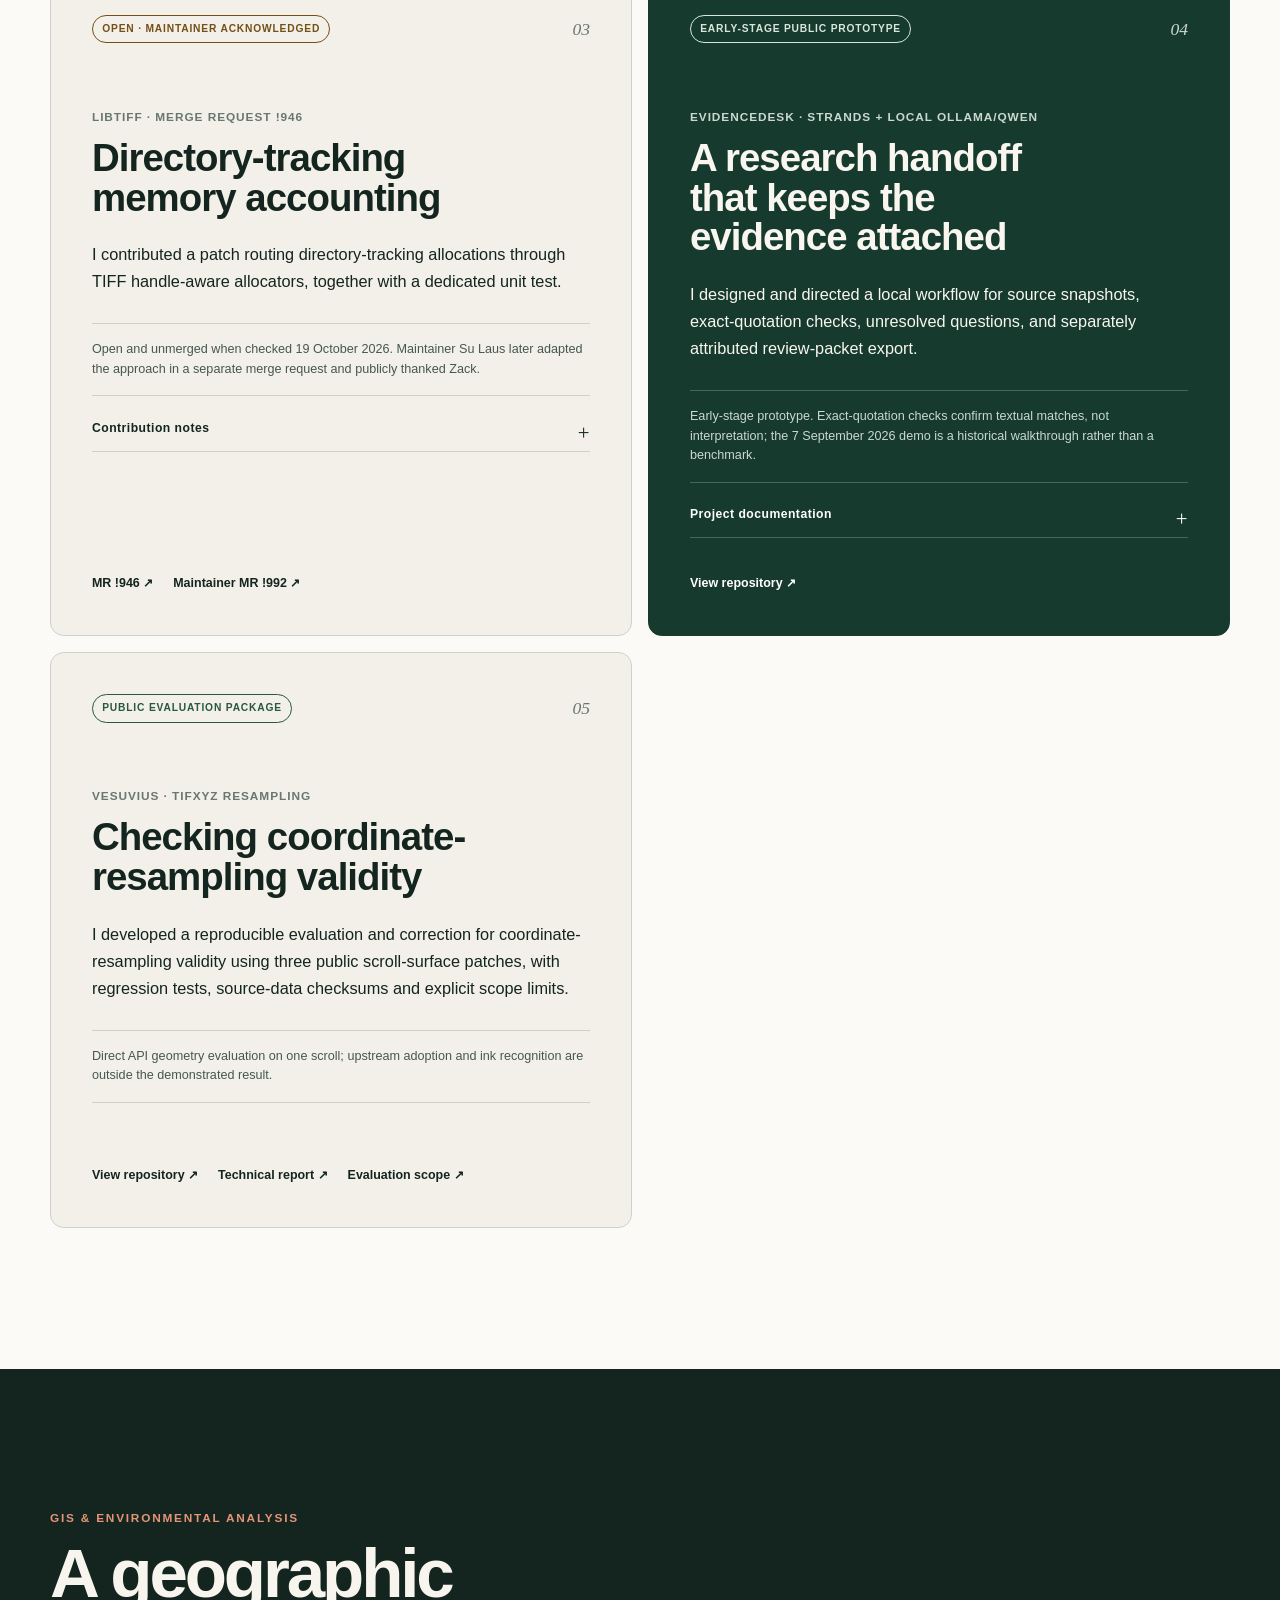
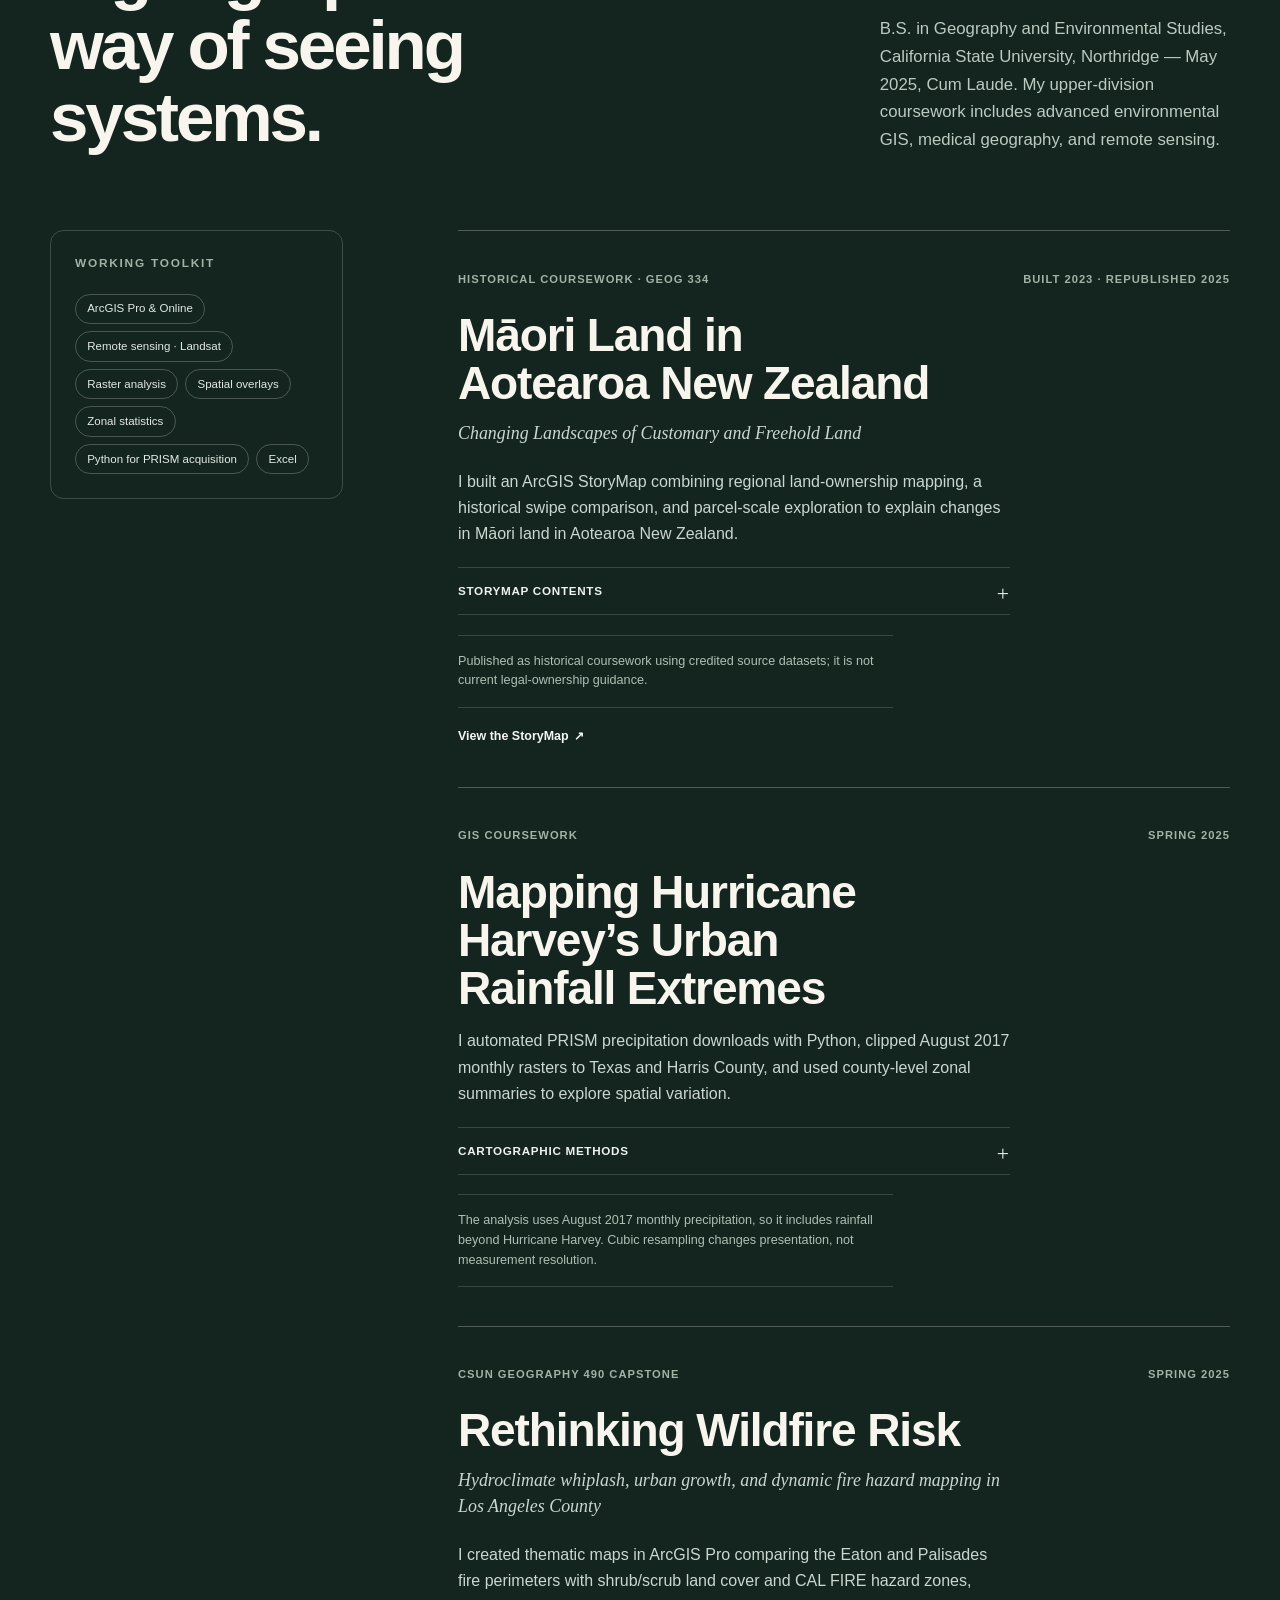
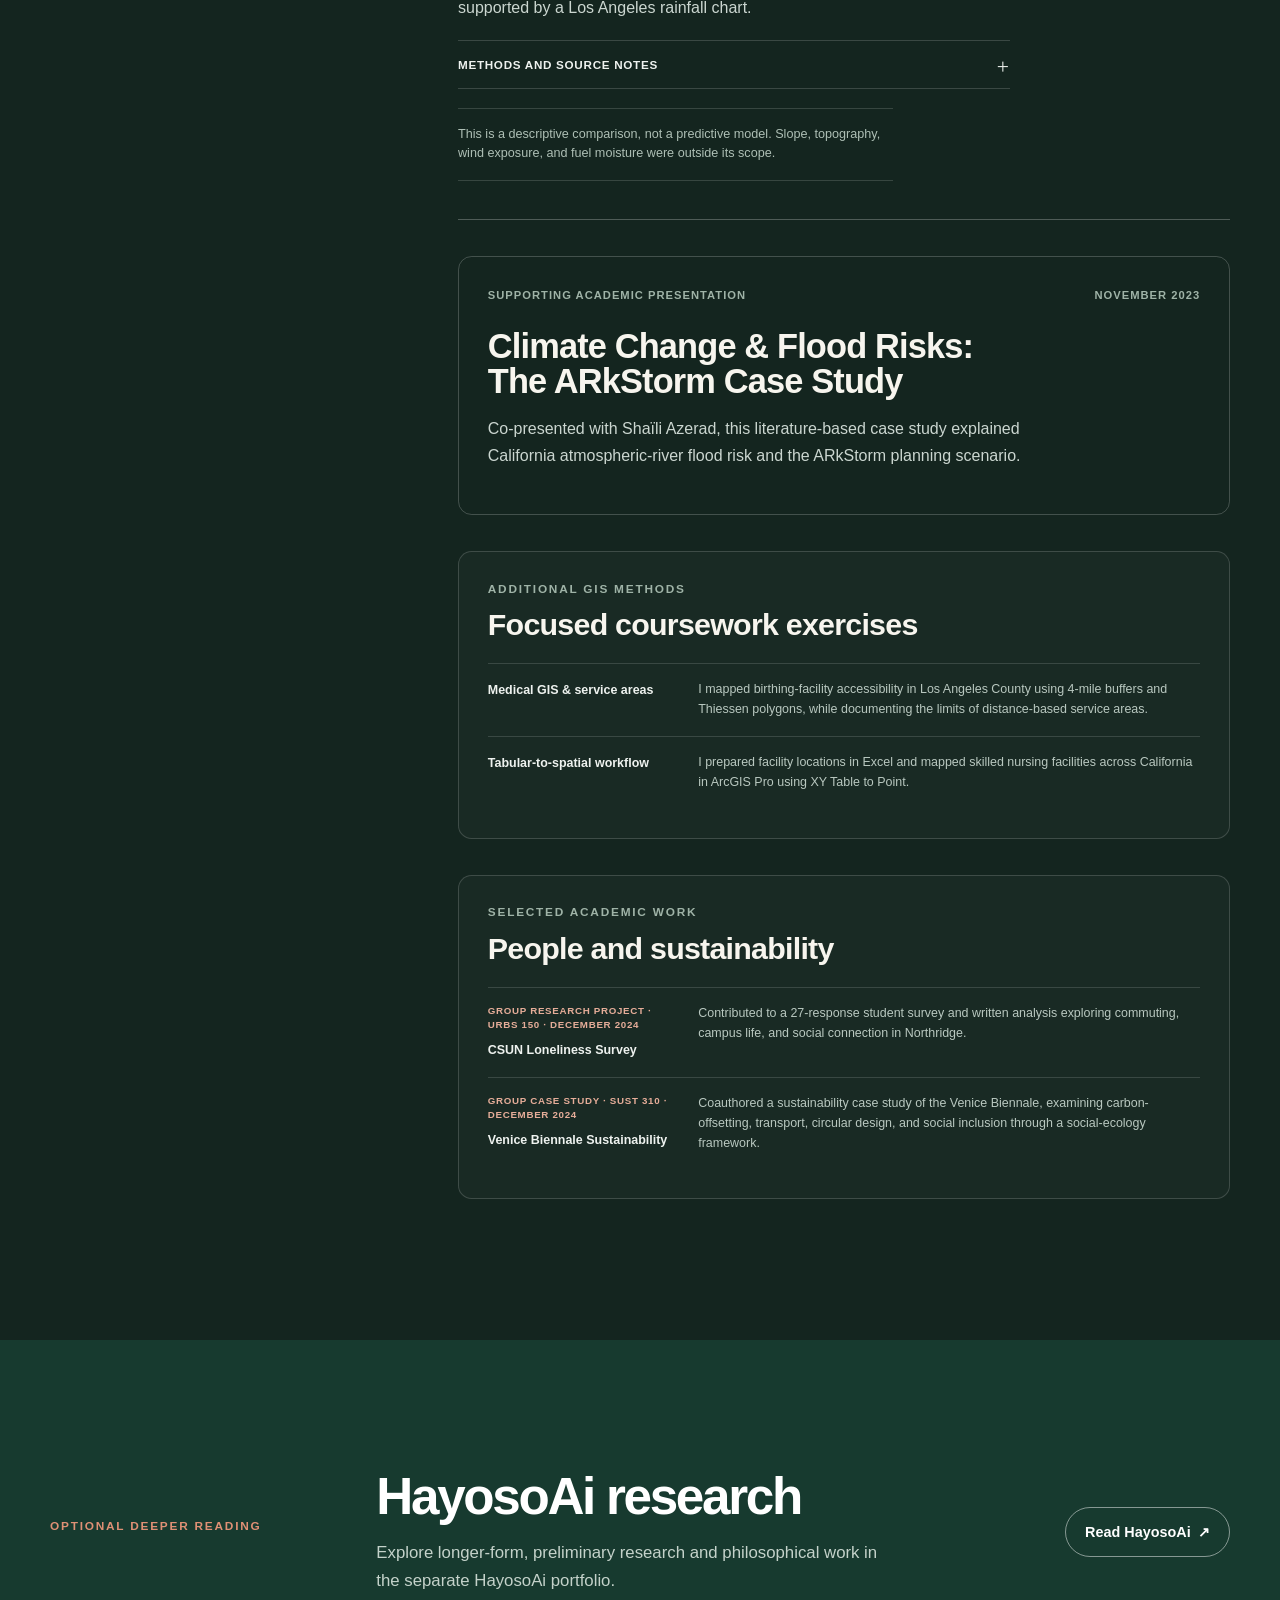
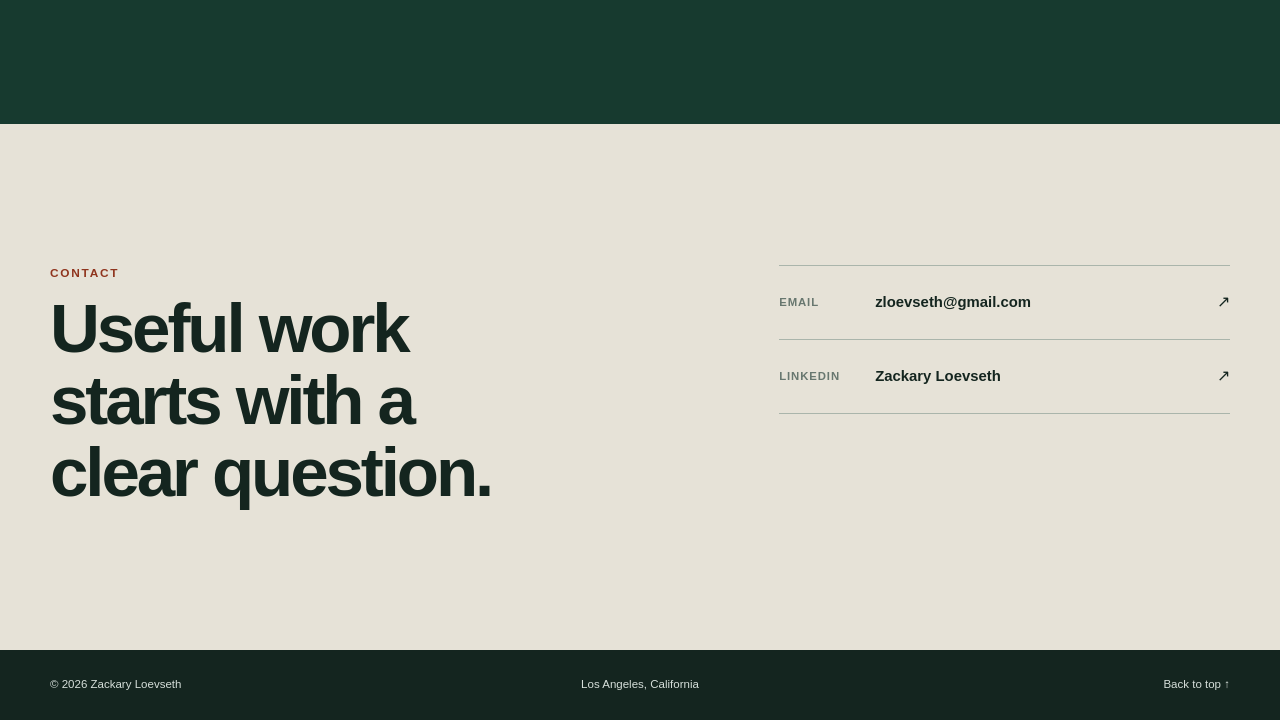
==== commit c16a4c52: "Show official CVE discovery link in portfolio hero" ====
--- a/index.html
+++ b/index.html
@@ -44,6 +44,10 @@
               provenance and correction-aware testing, raster analysis, and rainfall
               patterns. I turn complex technical questions into reproducible workflows
               with evidence that can be inspected and challenged.
+            </p>
+            <p class="scope-note">
+              Discovered stored cross-site scripting in Appointment Hour Booking
+              (<a href="https://www.cve.org/CVERecord?id=CVE-2026-96573" target="_blank" rel="noopener noreferrer">CVE-2026-96573</a>).
             </p>
             <div class="hero-actions" aria-label="Primary actions">
               <a class="button button-primary" href="#experience">See experience</a>
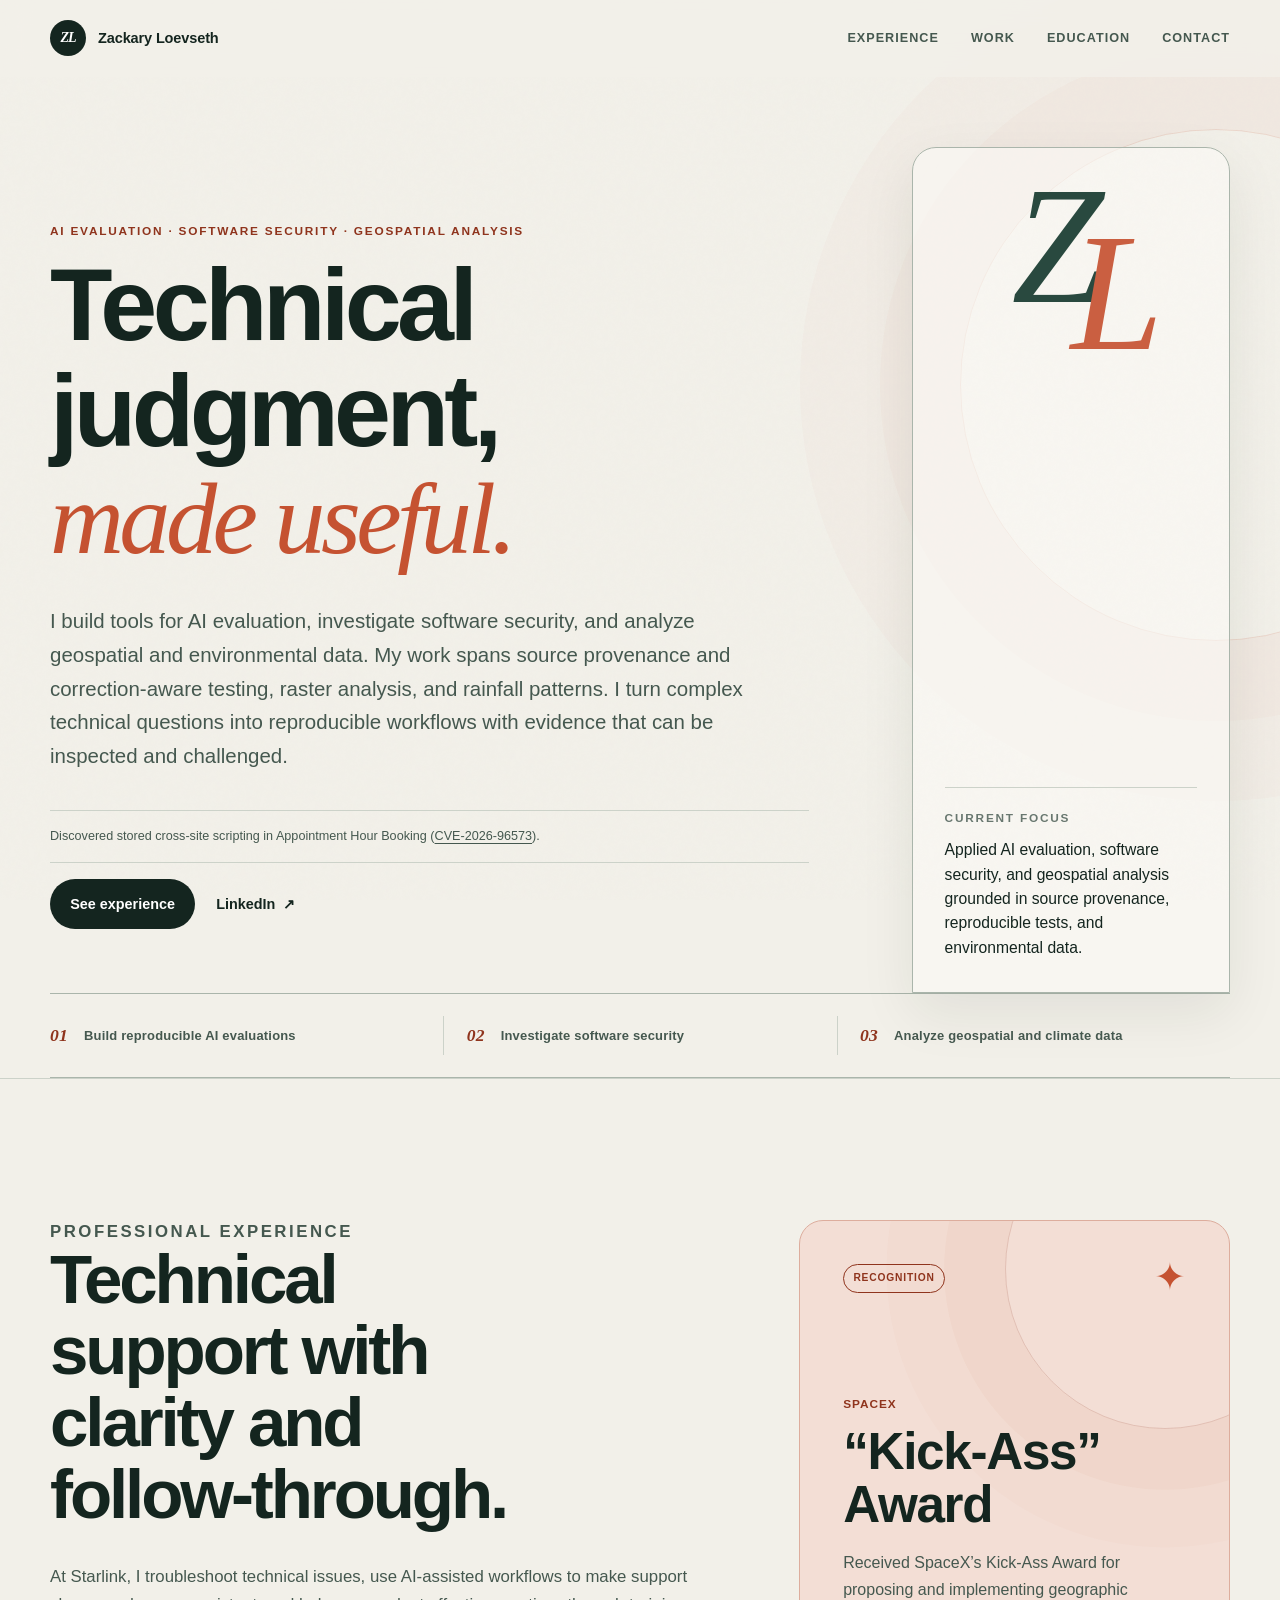
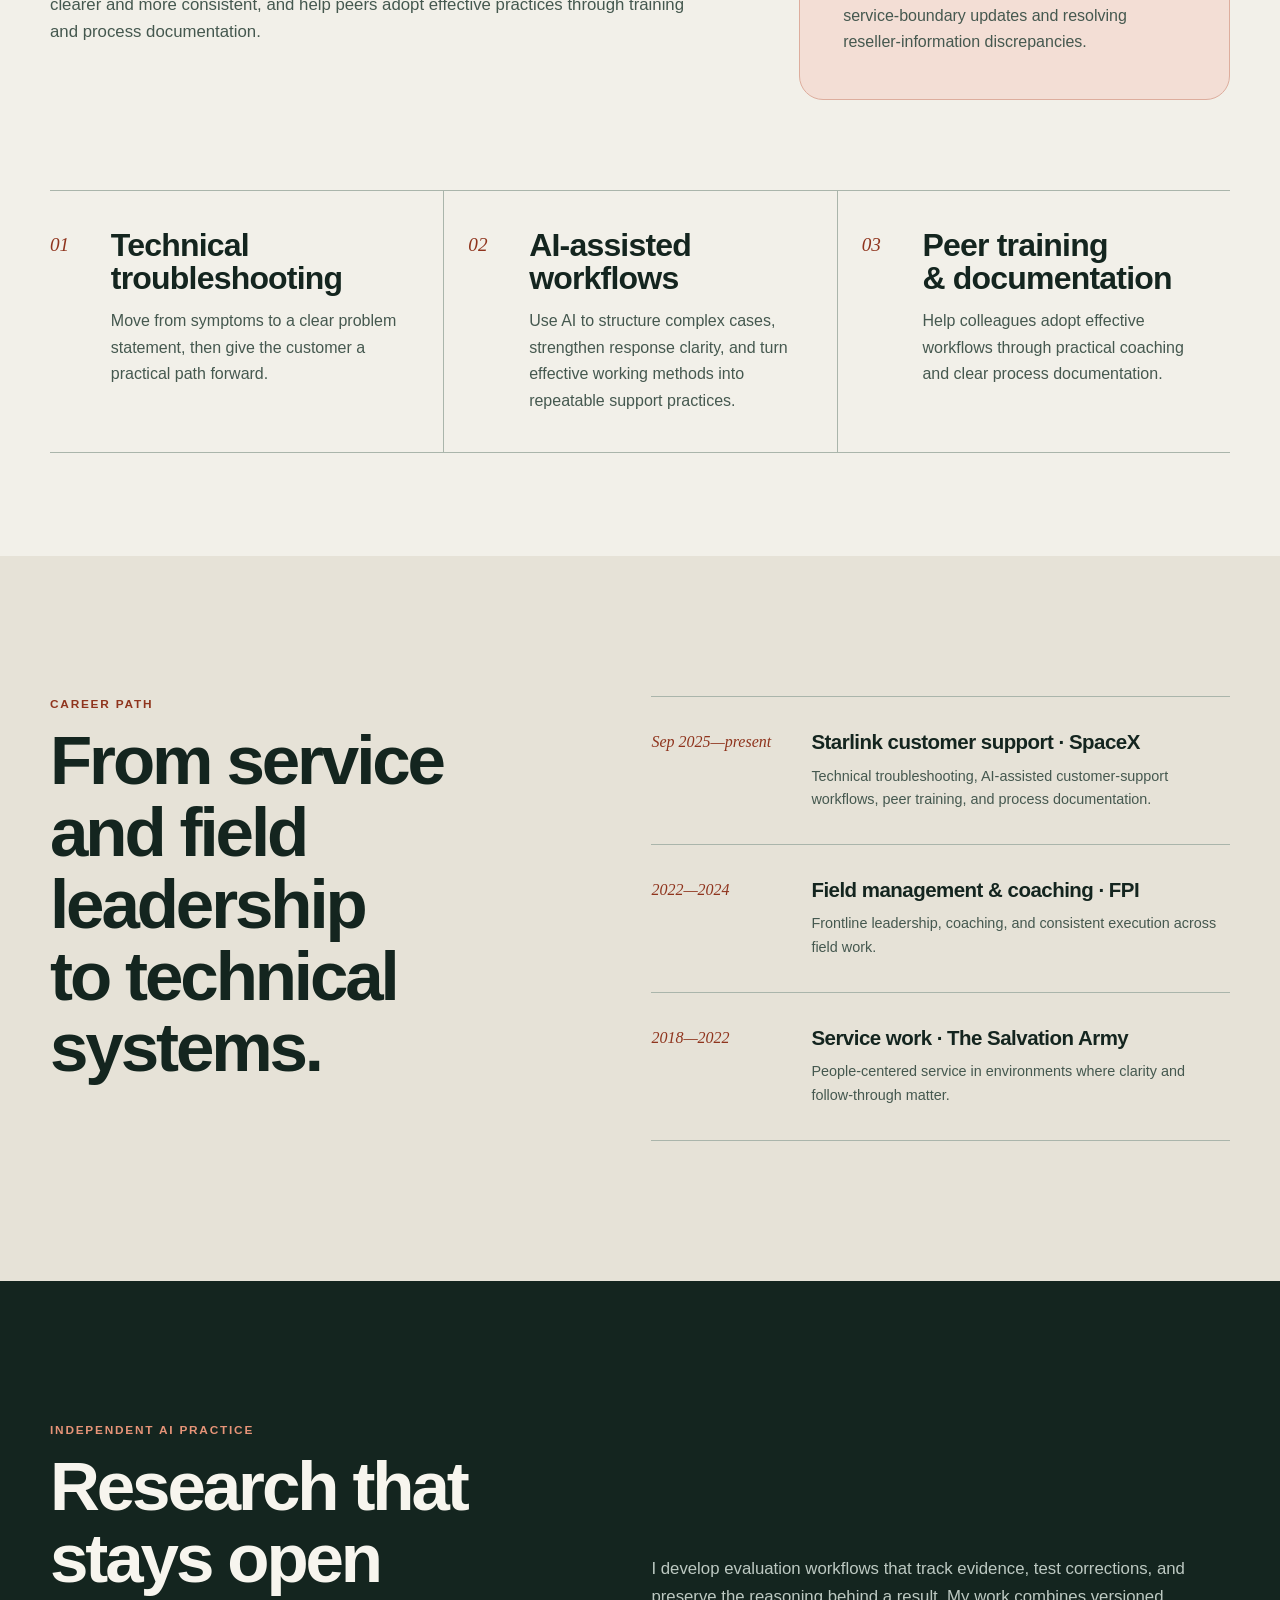
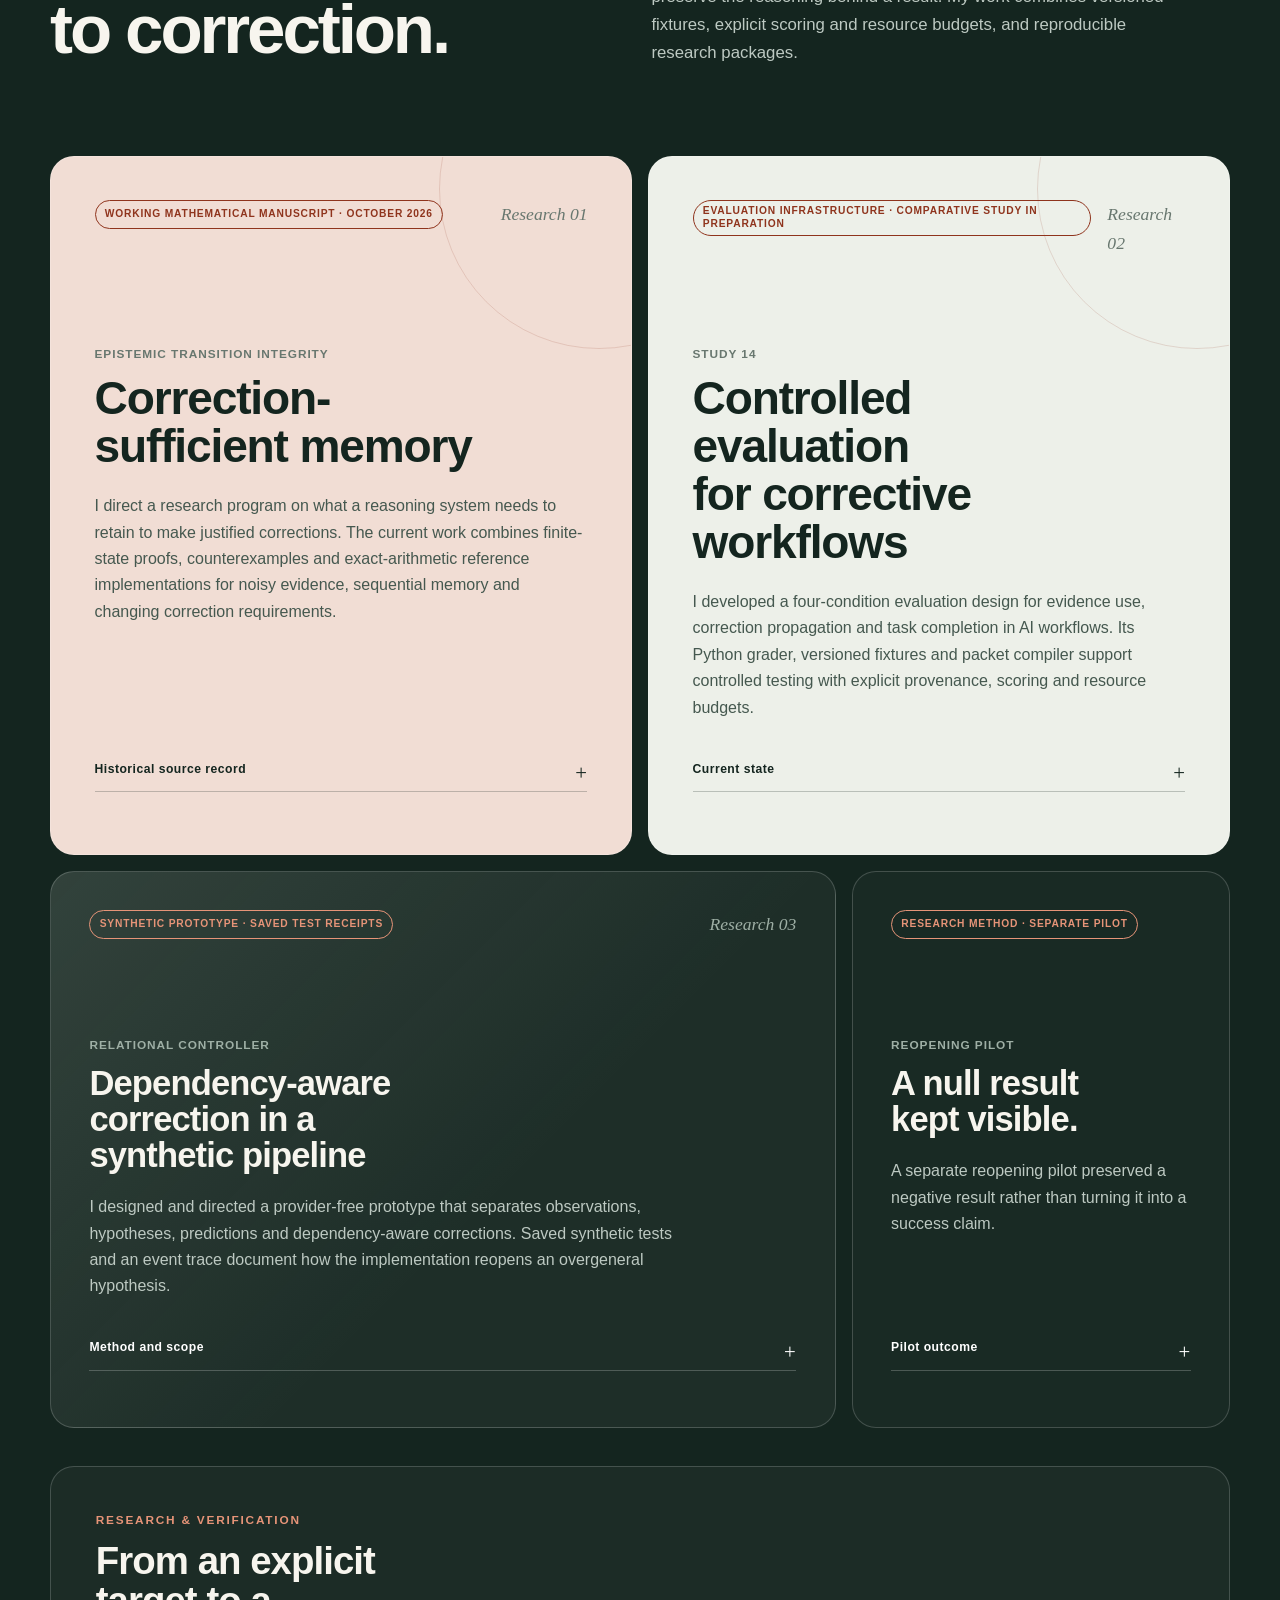
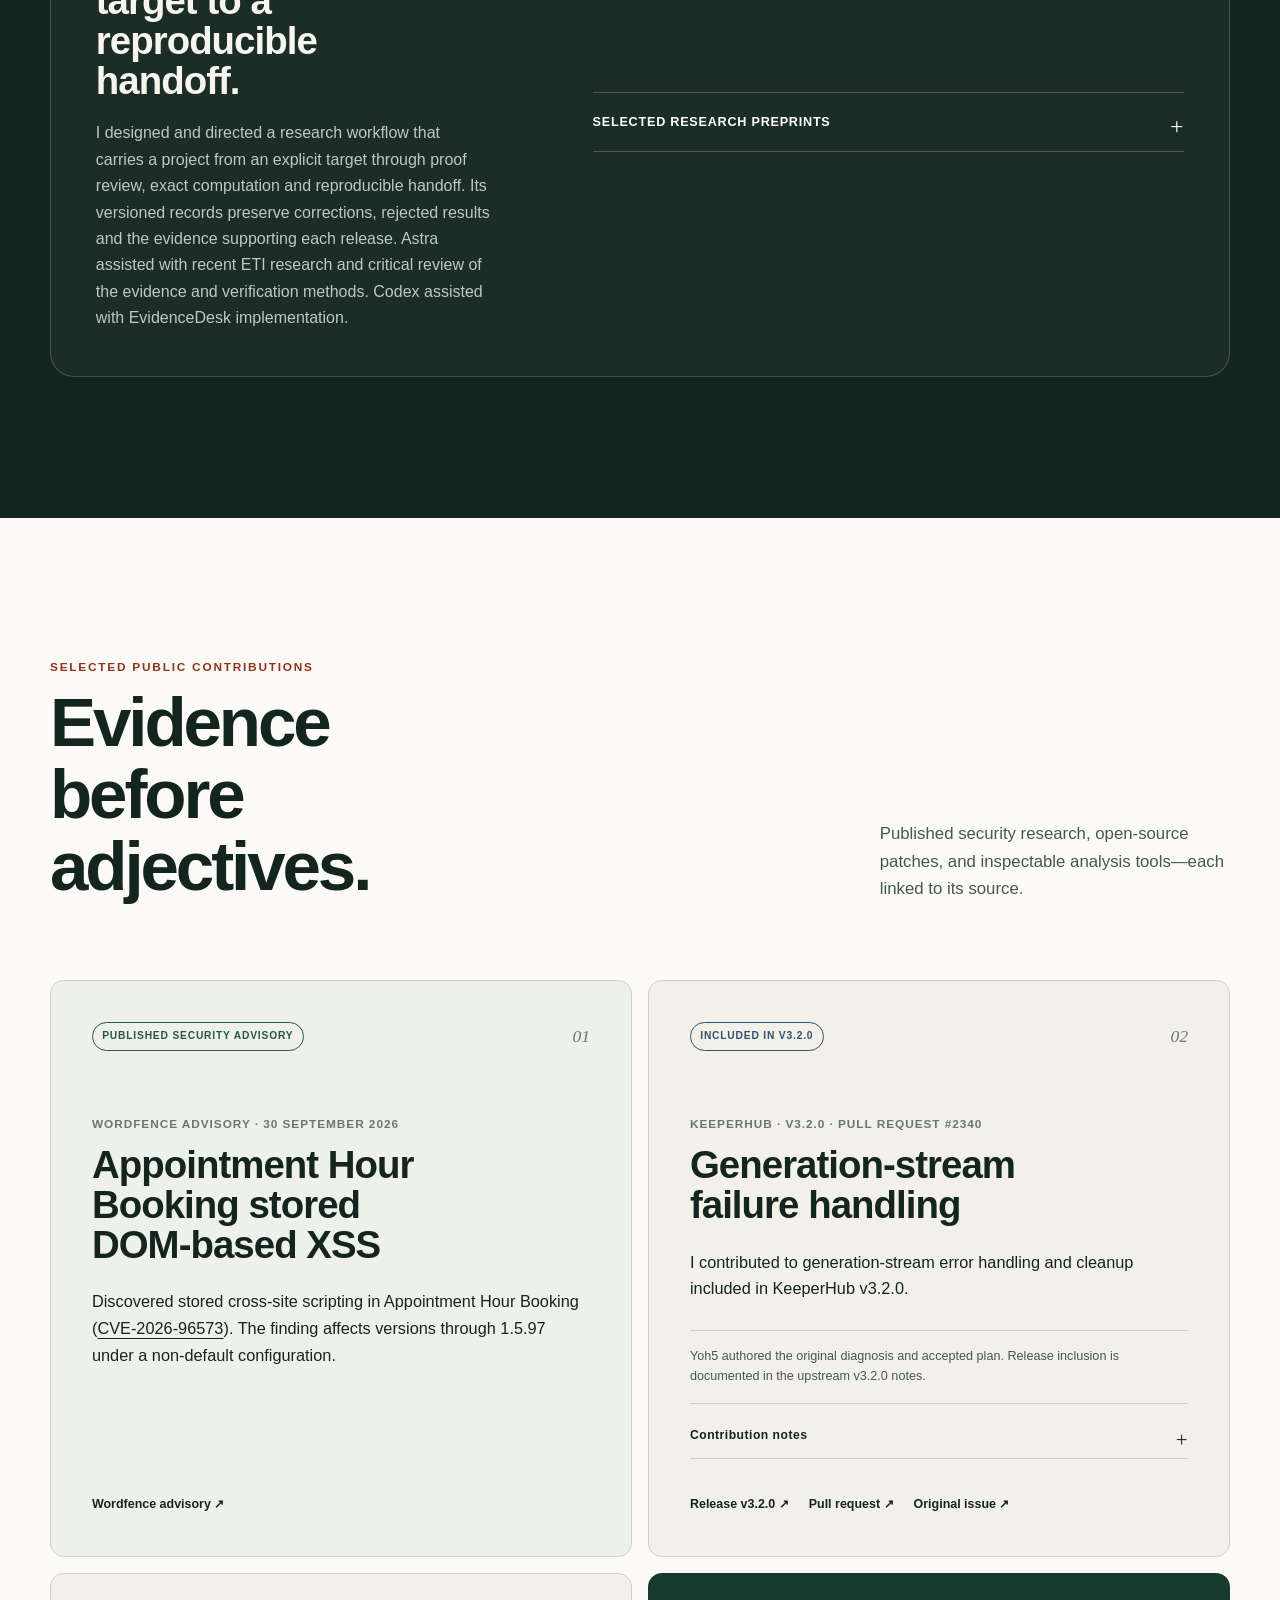
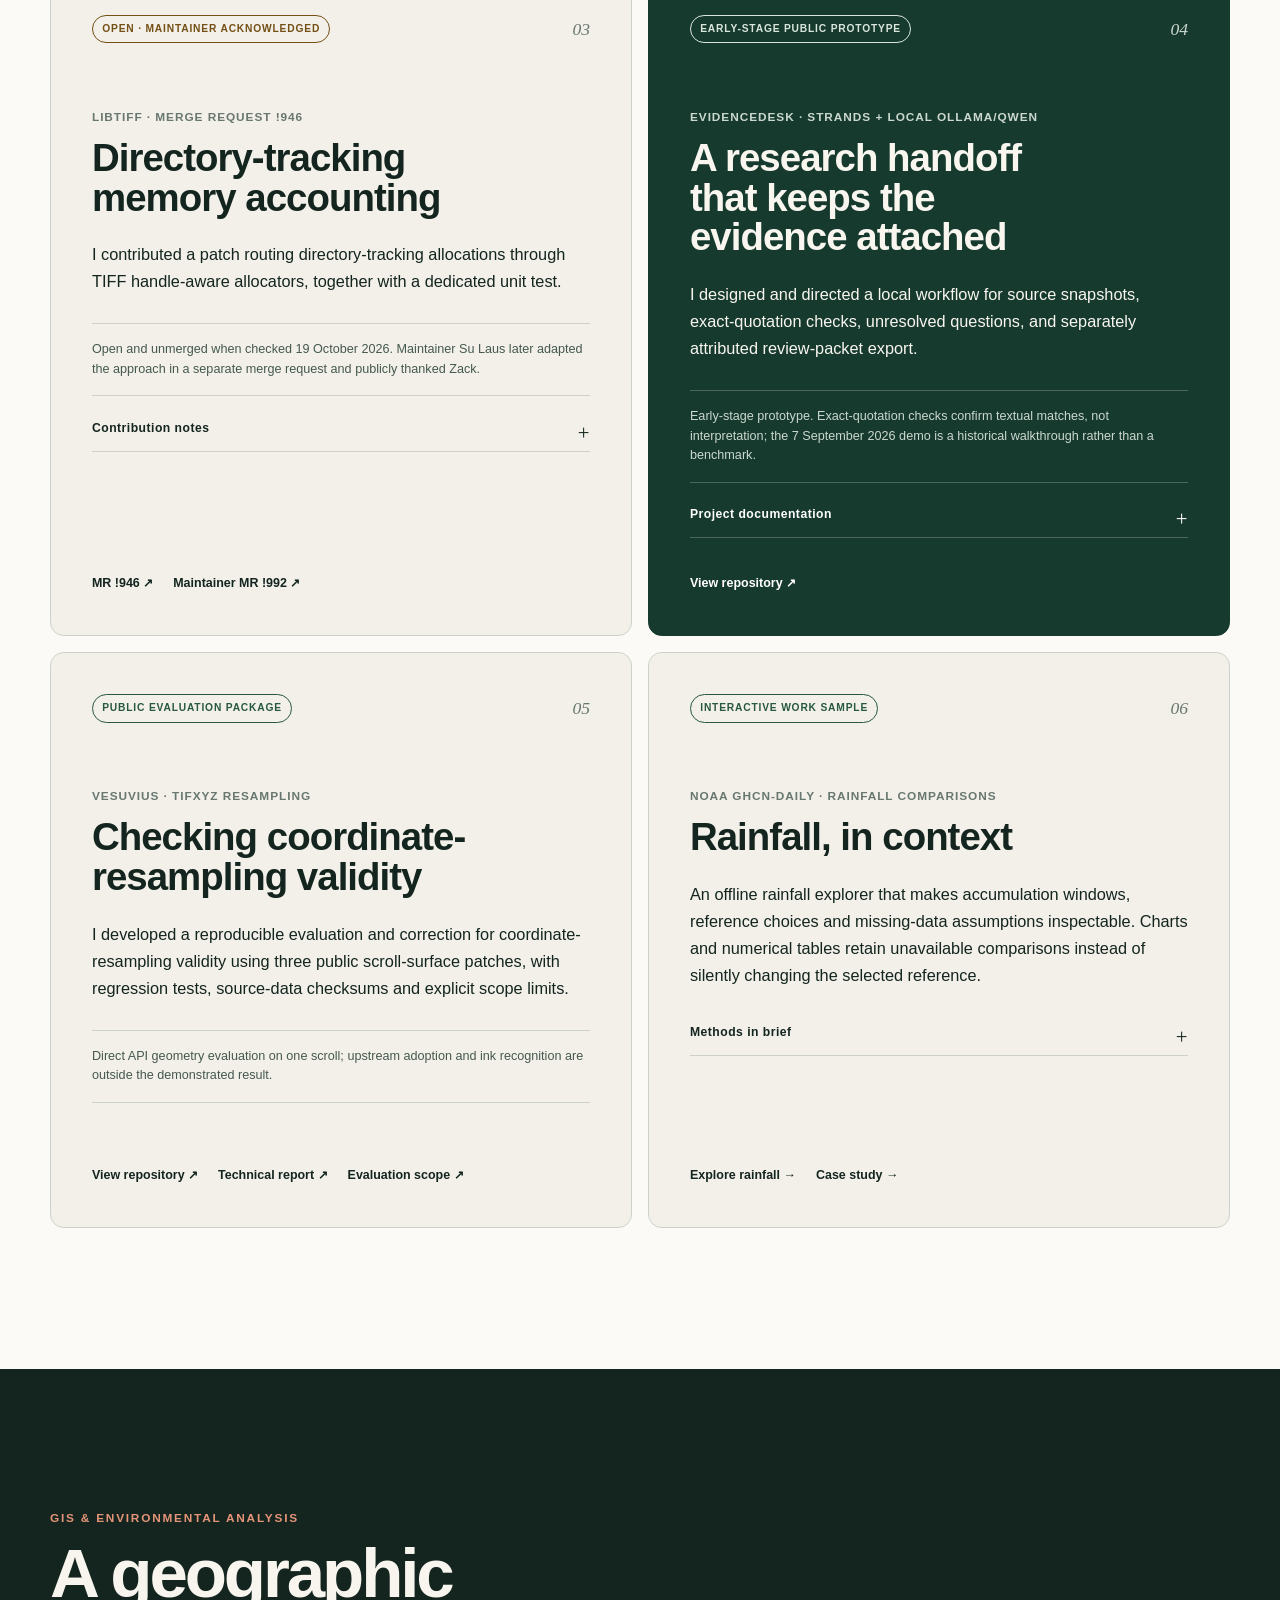
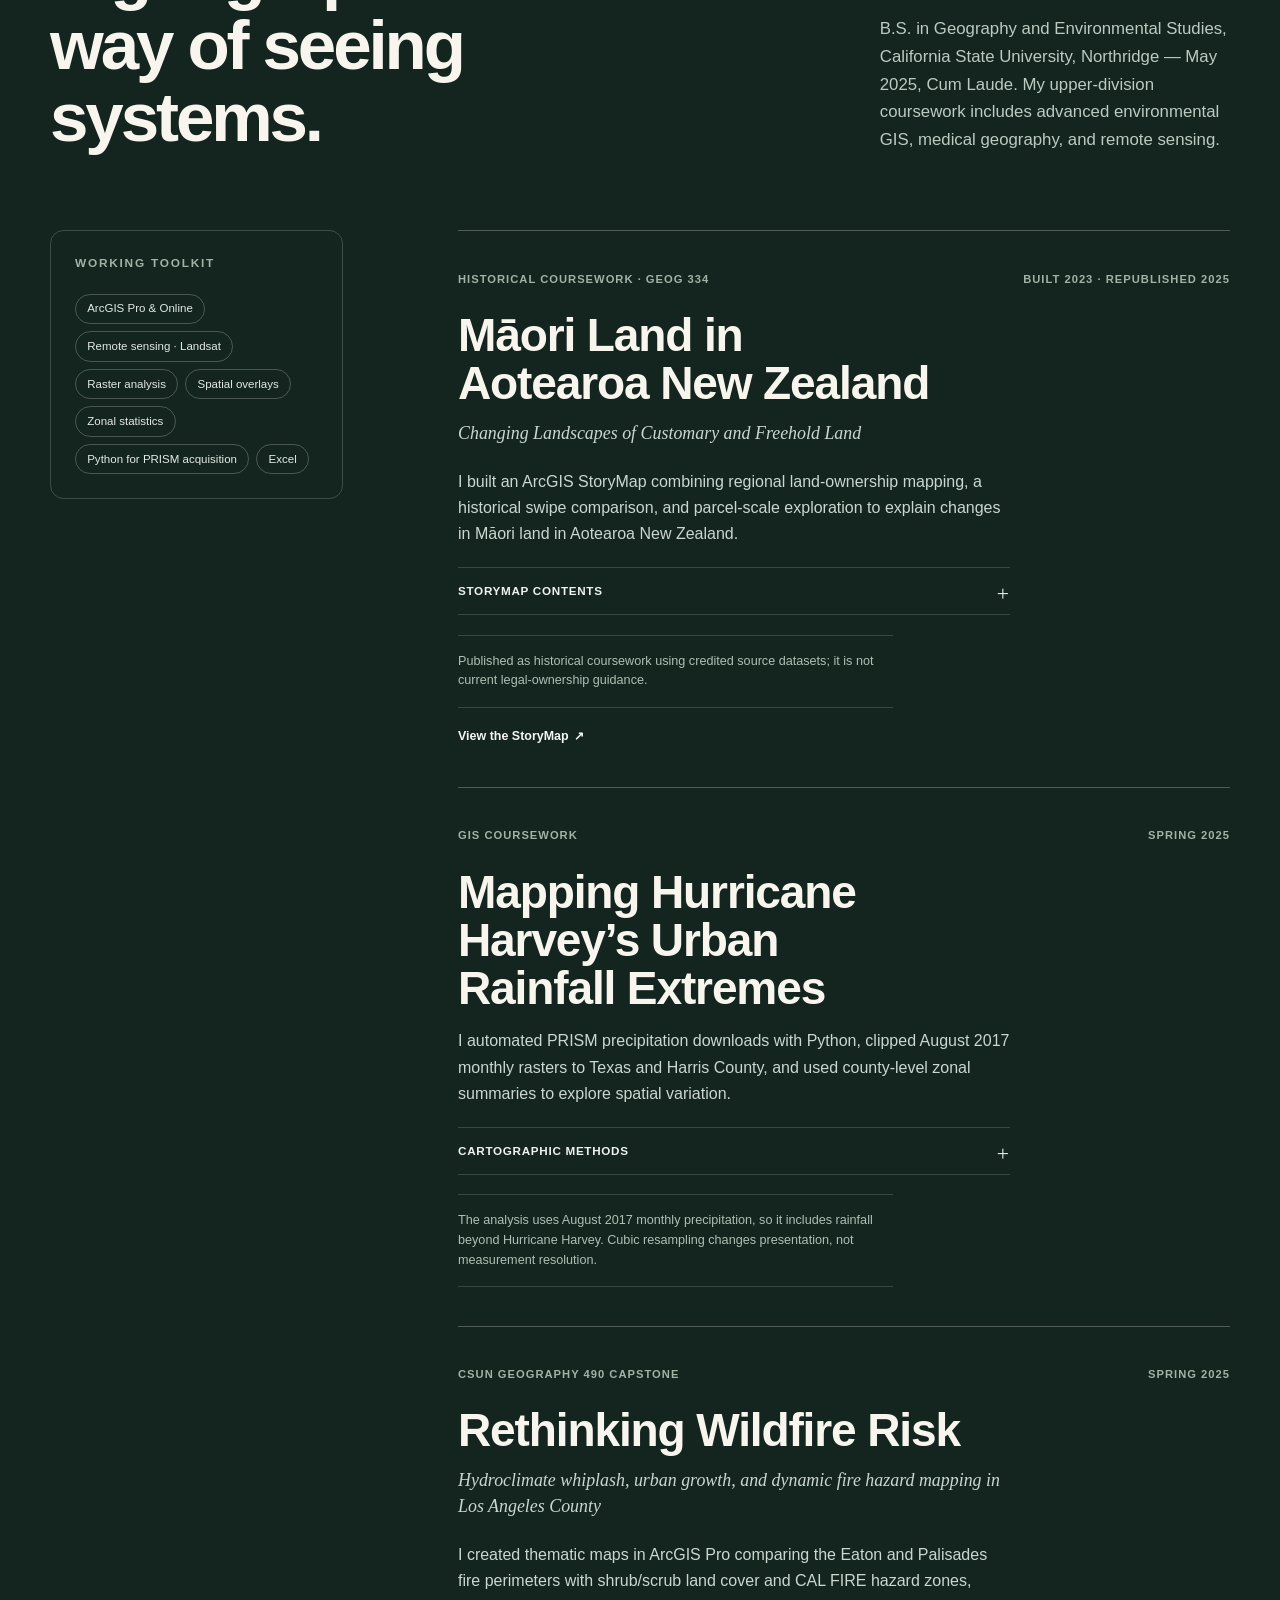
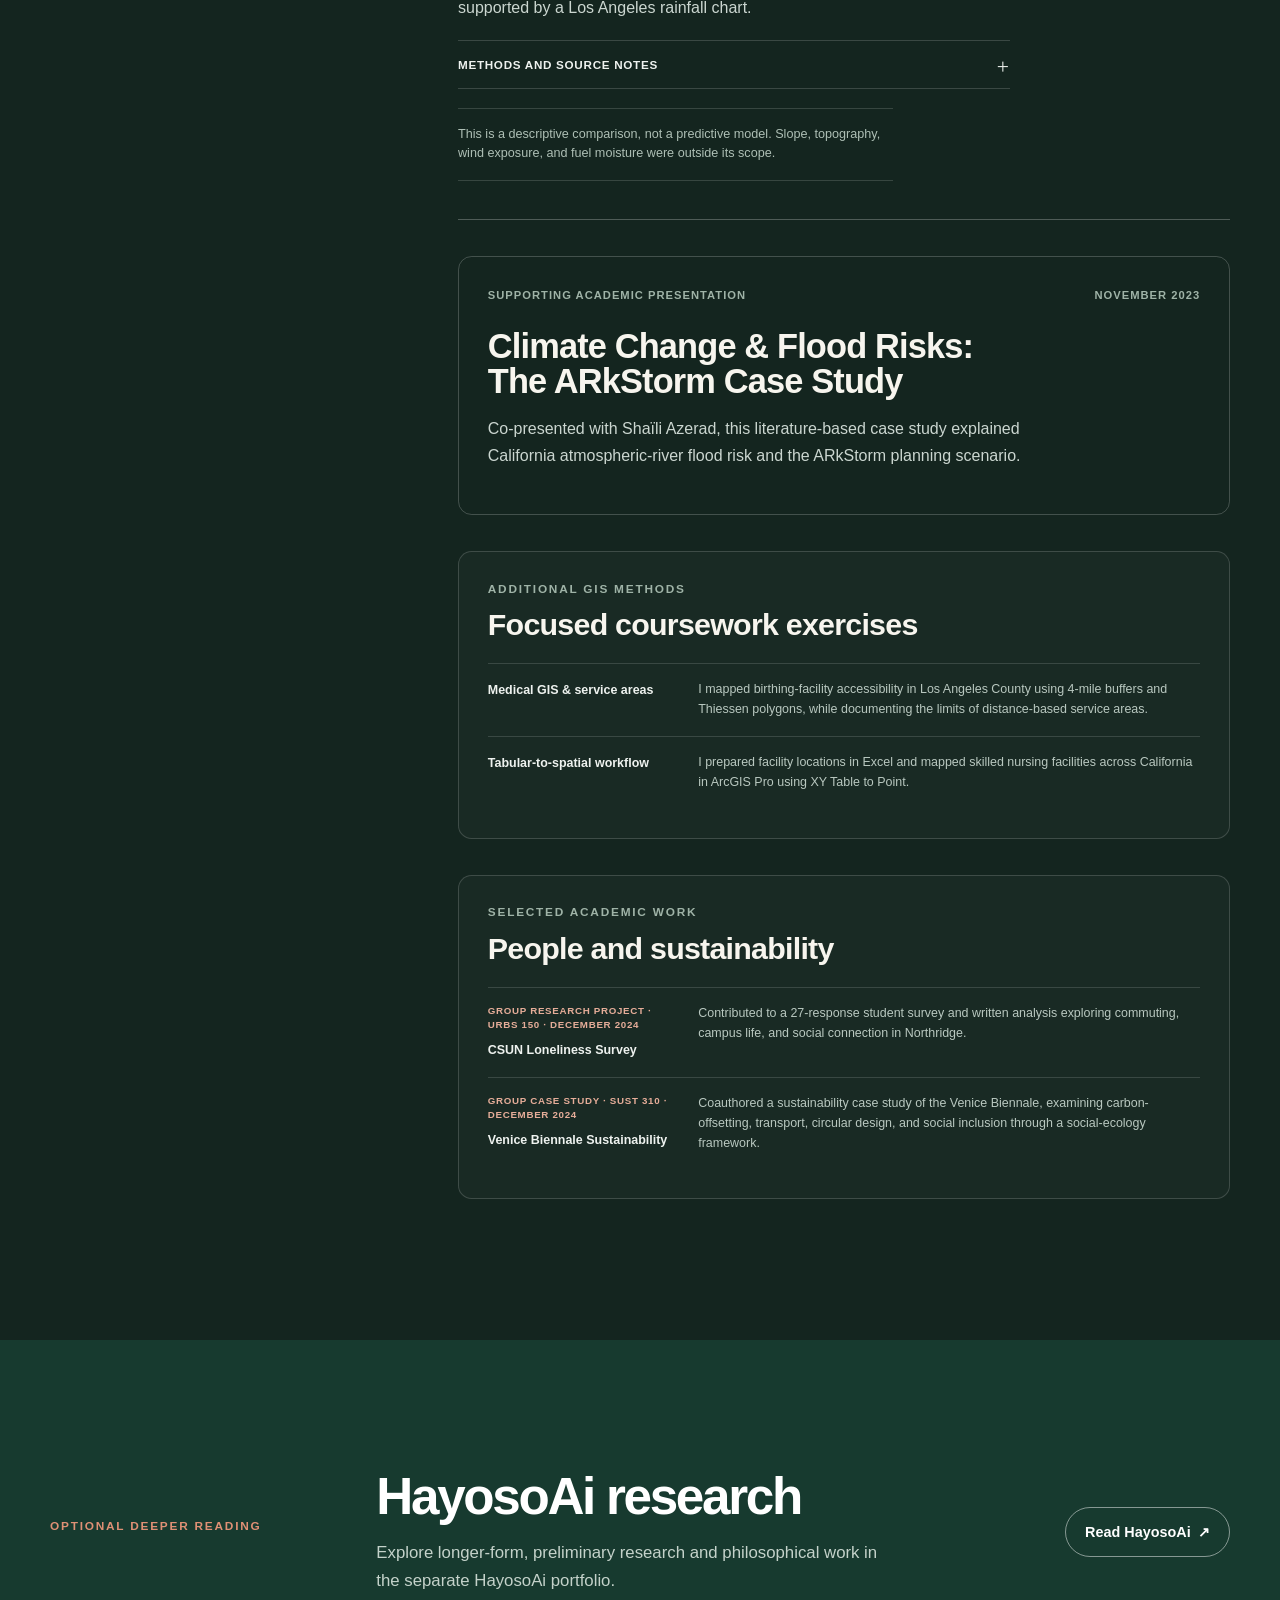
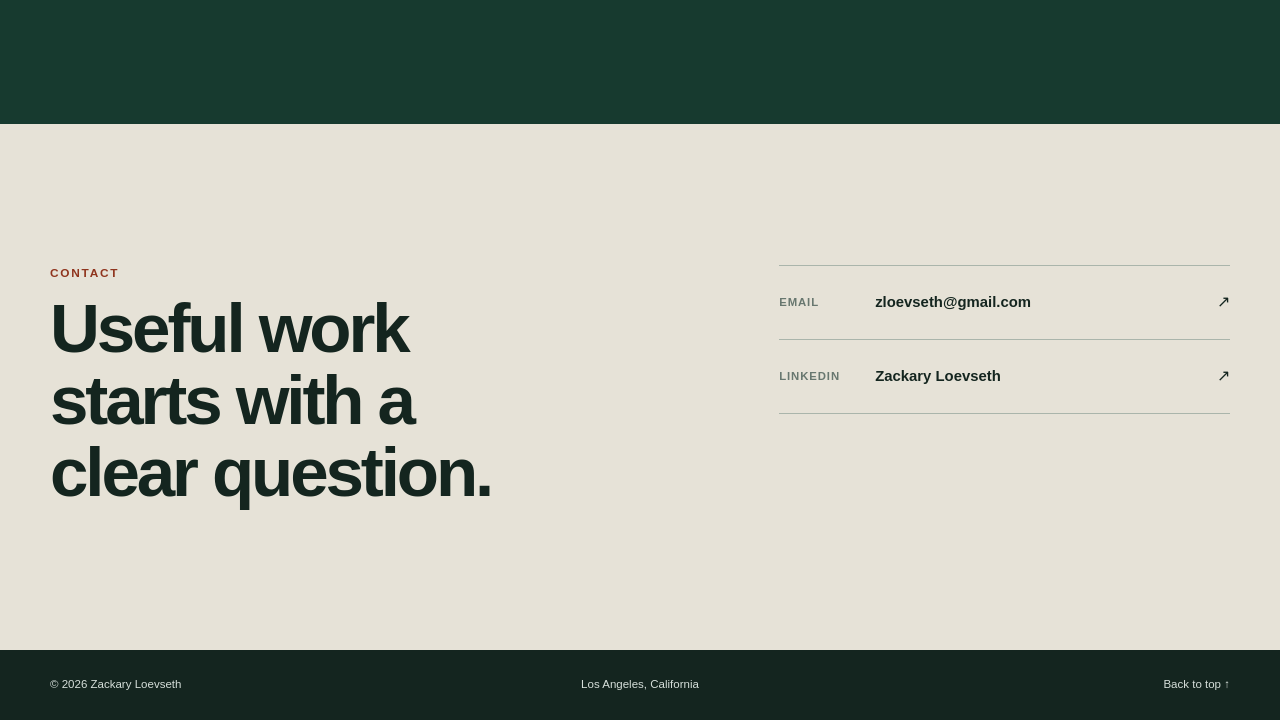
==== commit 7d6c329b: "Add rainfall explorer and source case study Publish a frozen NOAA comparison work sample with portab" ====
--- a/index.html
+++ b/index.html
@@ -334,8 +334,8 @@
               <h2 id="work-title">Evidence before adjectives.</h2>
             </div>
             <p>
-              Published security research, open-source patches, and an early-stage
-              evidence workflow—each linked to its source.
+              Published security research, open-source patches, and inspectable
+              analysis tools—each linked to its source.
             </p>
           </div>
 
@@ -477,6 +477,37 @@
                 <a href="https://github.com/HayosoAi/vesuvius-tifxyz-resampling" target="_blank" rel="noopener noreferrer">View repository <span aria-hidden="true">↗</span></a>
                 <a href="https://github.com/HayosoAi/vesuvius-tifxyz-resampling/blob/main/REVIEW_REPORT.md" target="_blank" rel="noopener noreferrer">Technical report <span aria-hidden="true">↗</span></a>
                 <a href="https://github.com/HayosoAi/vesuvius-tifxyz-resampling/blob/main/SCOPE.md" target="_blank" rel="noopener noreferrer">Evaluation scope <span aria-hidden="true">↗</span></a>
+              </div>
+            </article>
+
+            <article class="project-card" data-reveal>
+              <div class="card-topline">
+                <span class="status status-published">Interactive work sample</span>
+                <span class="card-index" aria-hidden="true">06</span>
+              </div>
+              <p class="project-kicker">NOAA GHCN-Daily · Rainfall comparisons</p>
+              <h3>Rainfall, in context</h3>
+              <p class="project-summary">
+                An offline rainfall explorer that makes accumulation windows,
+                reference choices and missing-data assumptions inspectable.
+                Charts and numerical tables retain unavailable comparisons
+                instead of silently changing the selected reference.
+              </p>
+              <details class="project-notes">
+                <summary>Methods in brief</summary>
+                <div class="notes-body">
+                  <p>
+                    The explorer compares dated accumulation windows against
+                    selected reference members. It keeps a reference unavailable
+                    when required dates fall outside the frozen extract. A separate
+                    synthetic masking exercise tests the effect of replacing
+                    withheld rain with zero.
+                  </p>
+                </div>
+              </details>
+              <div class="card-links">
+                <a href="work/rainfall/">Explore rainfall <span aria-hidden="true">→</span></a>
+                <a href="work/rainfall/case-study.html">Case study <span aria-hidden="true">→</span></a>
               </div>
             </article>
           </div>
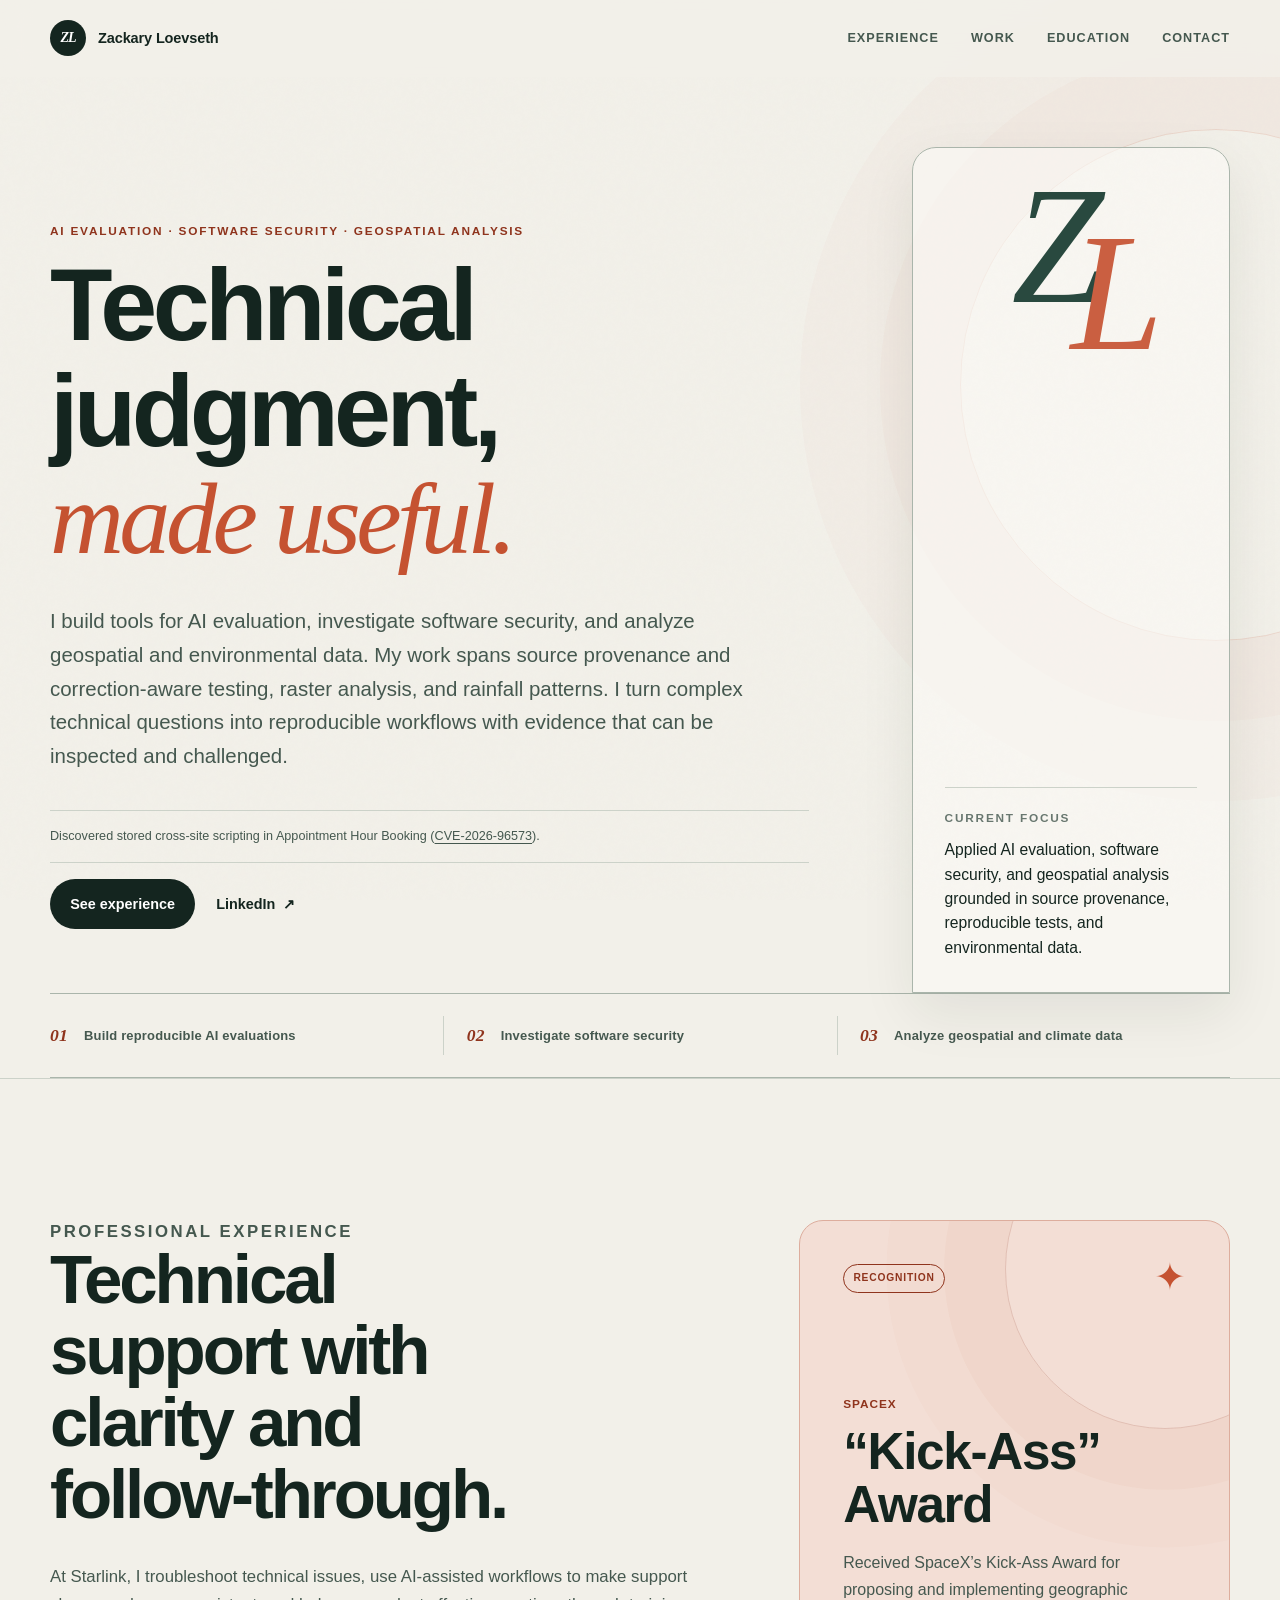
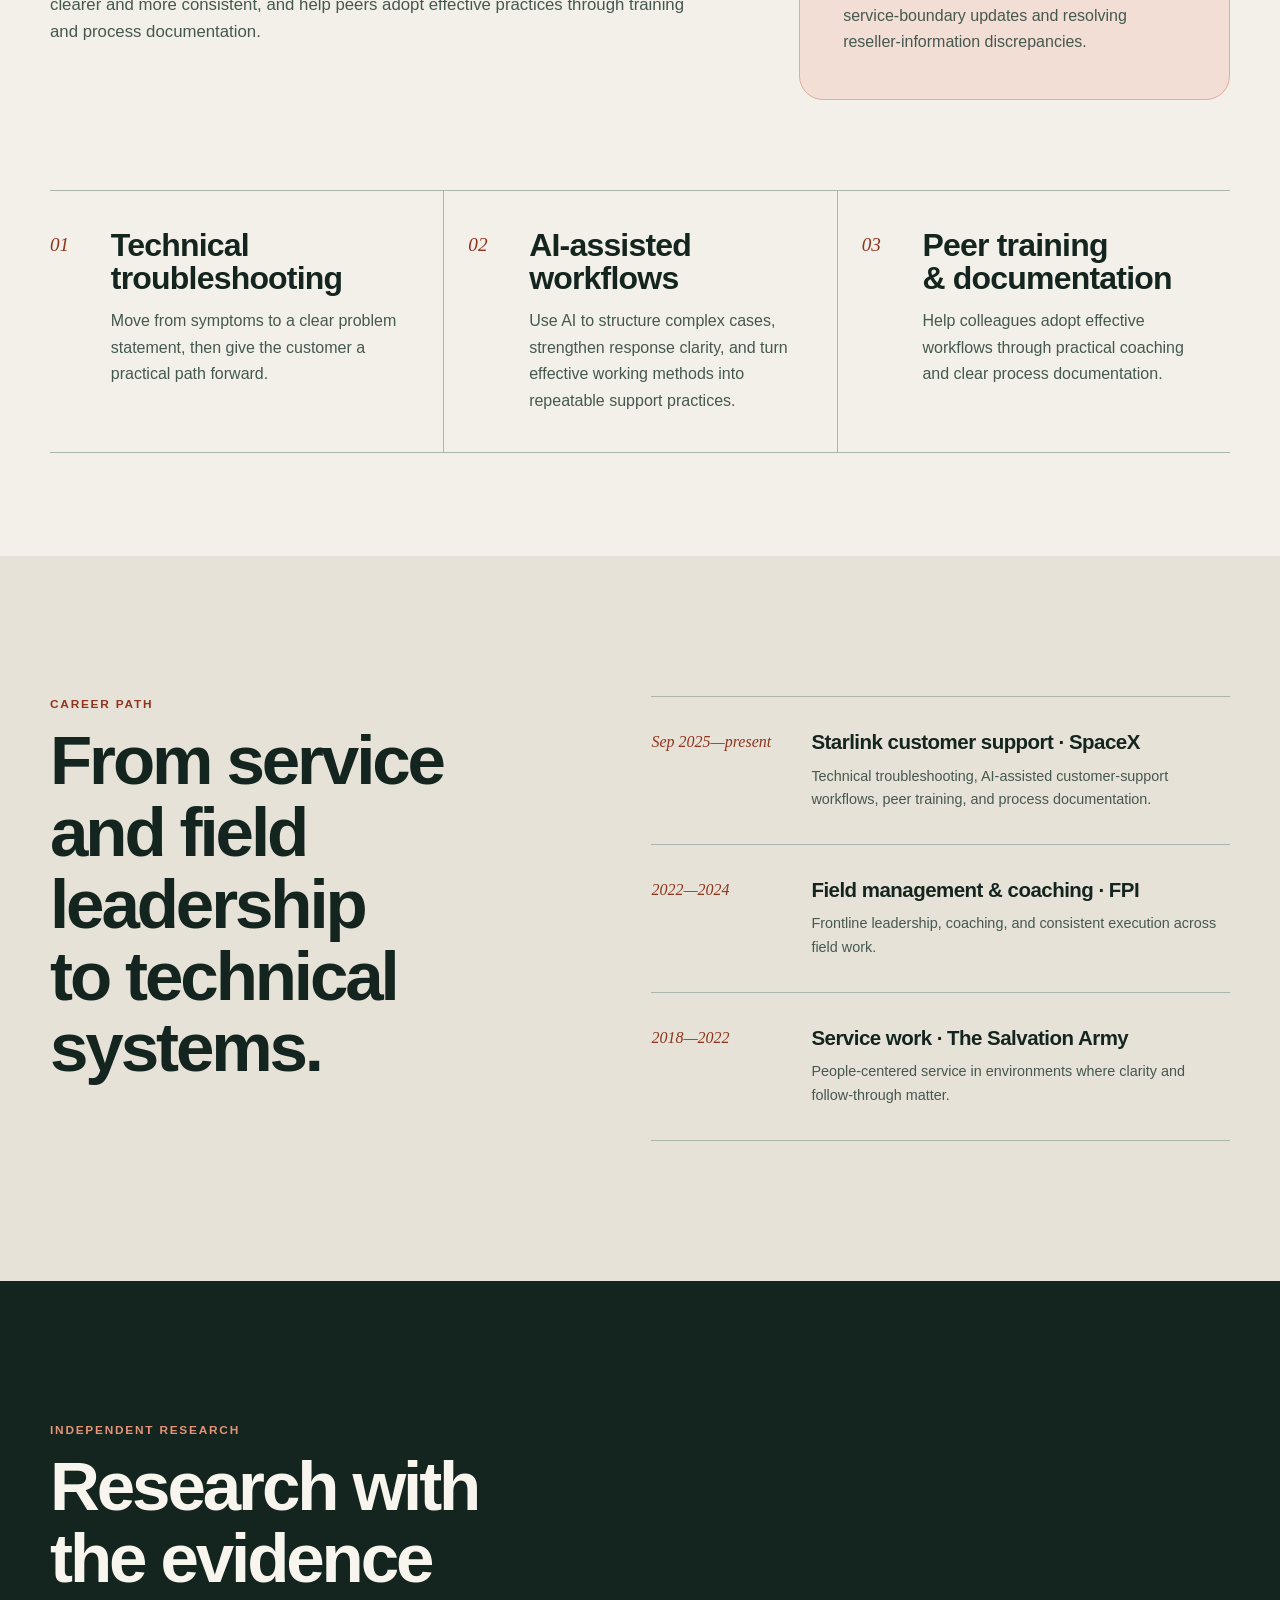
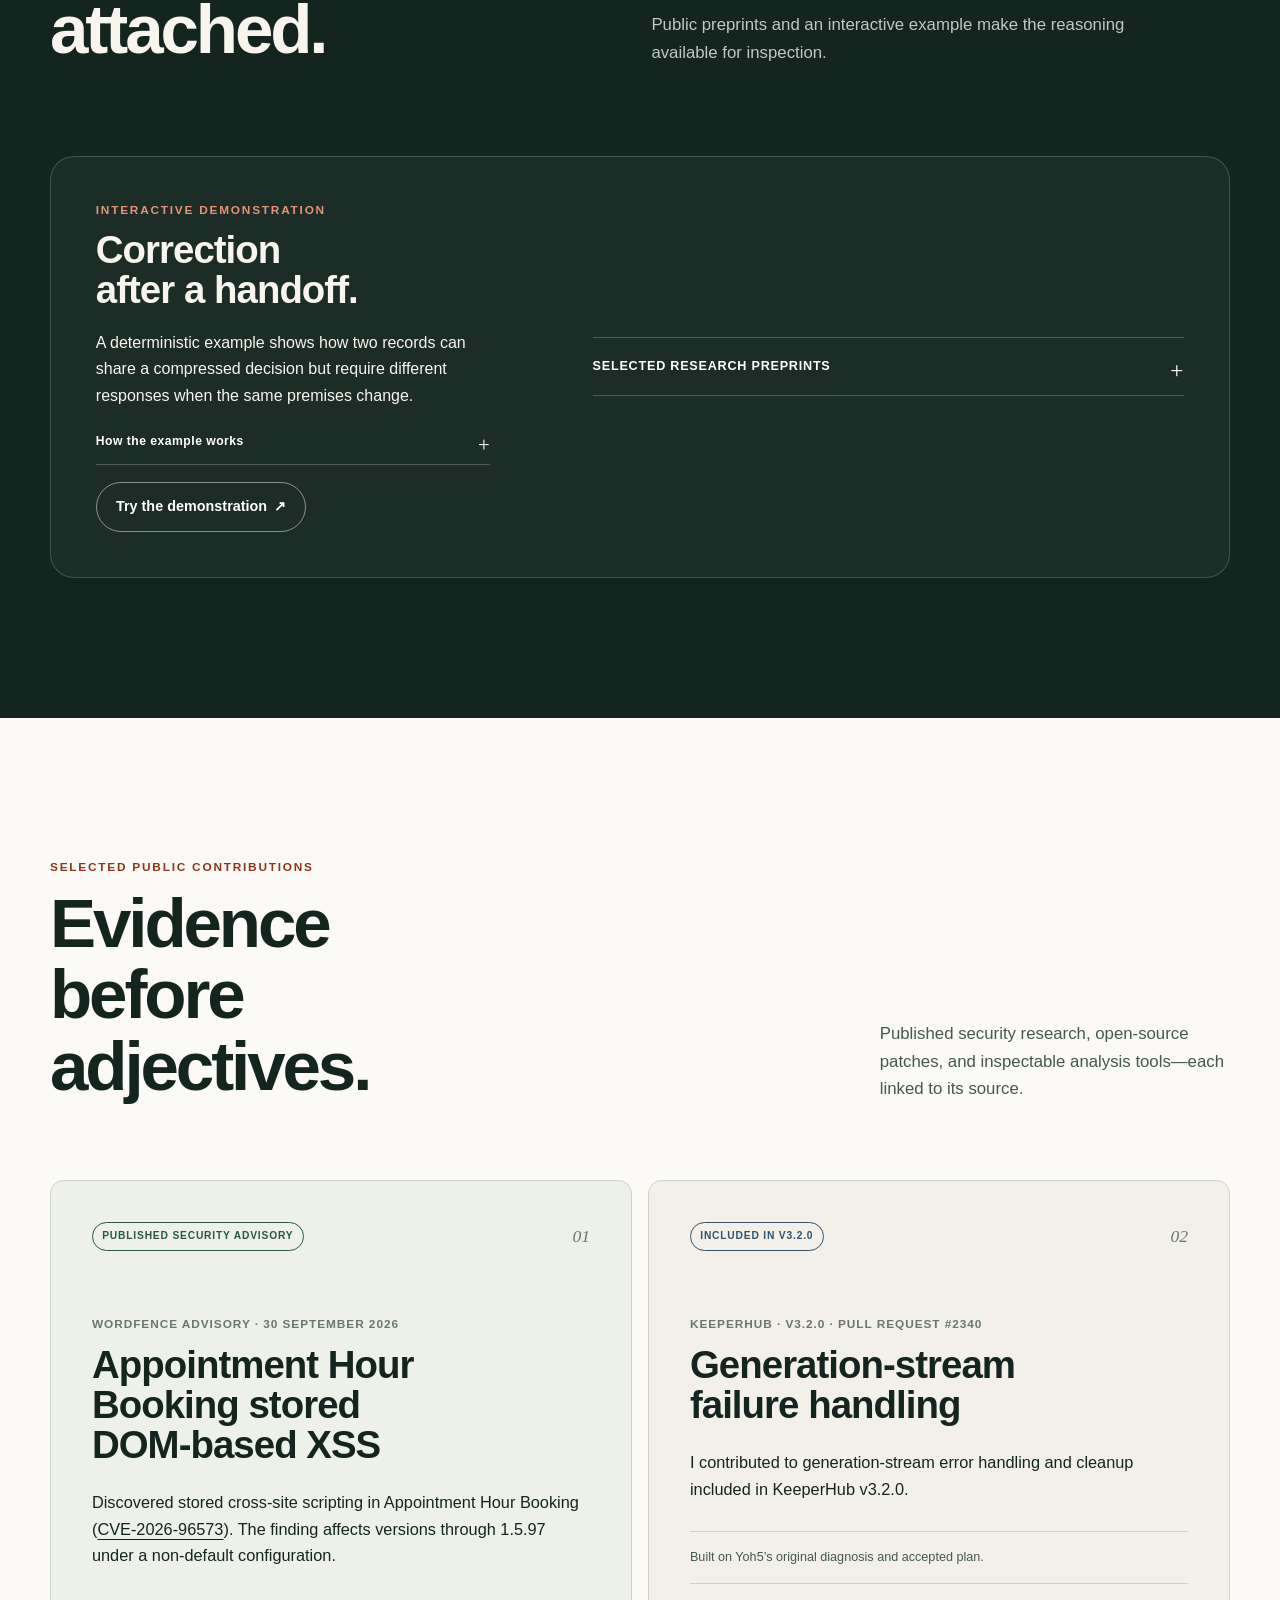
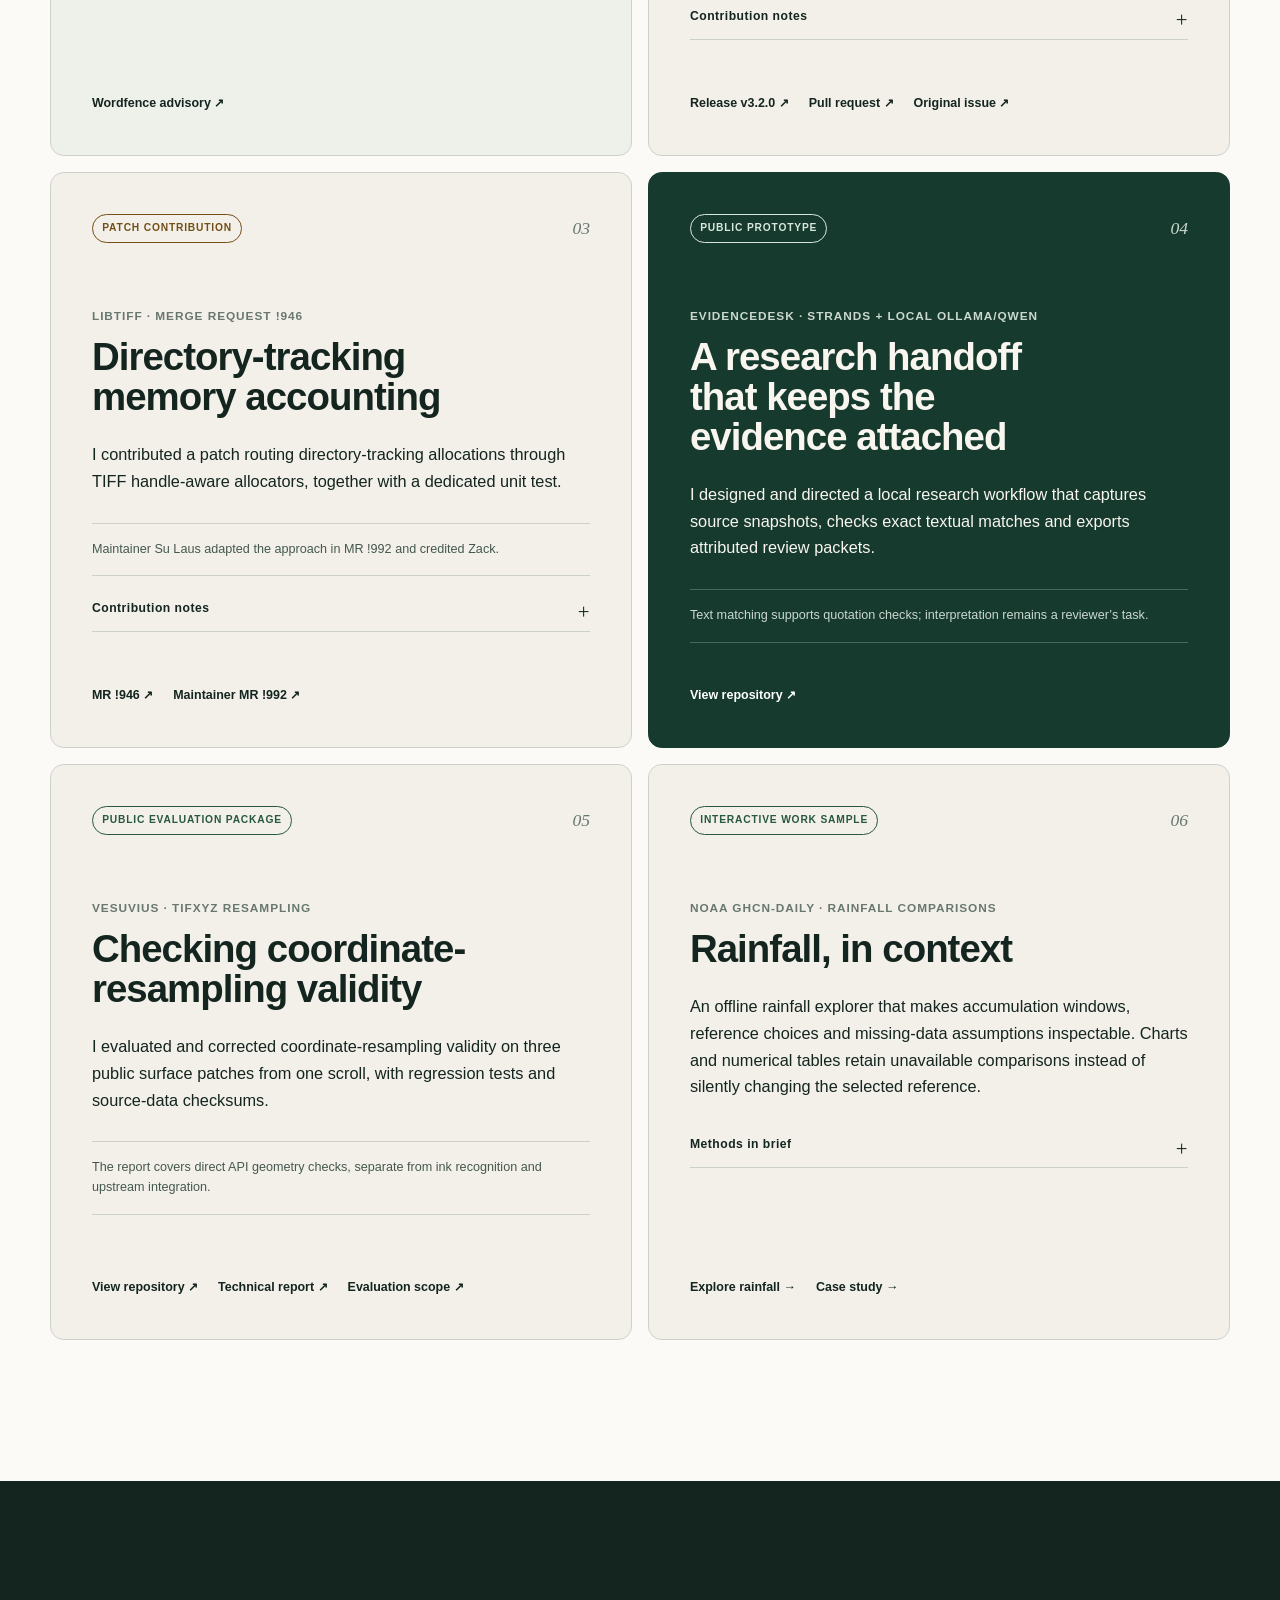
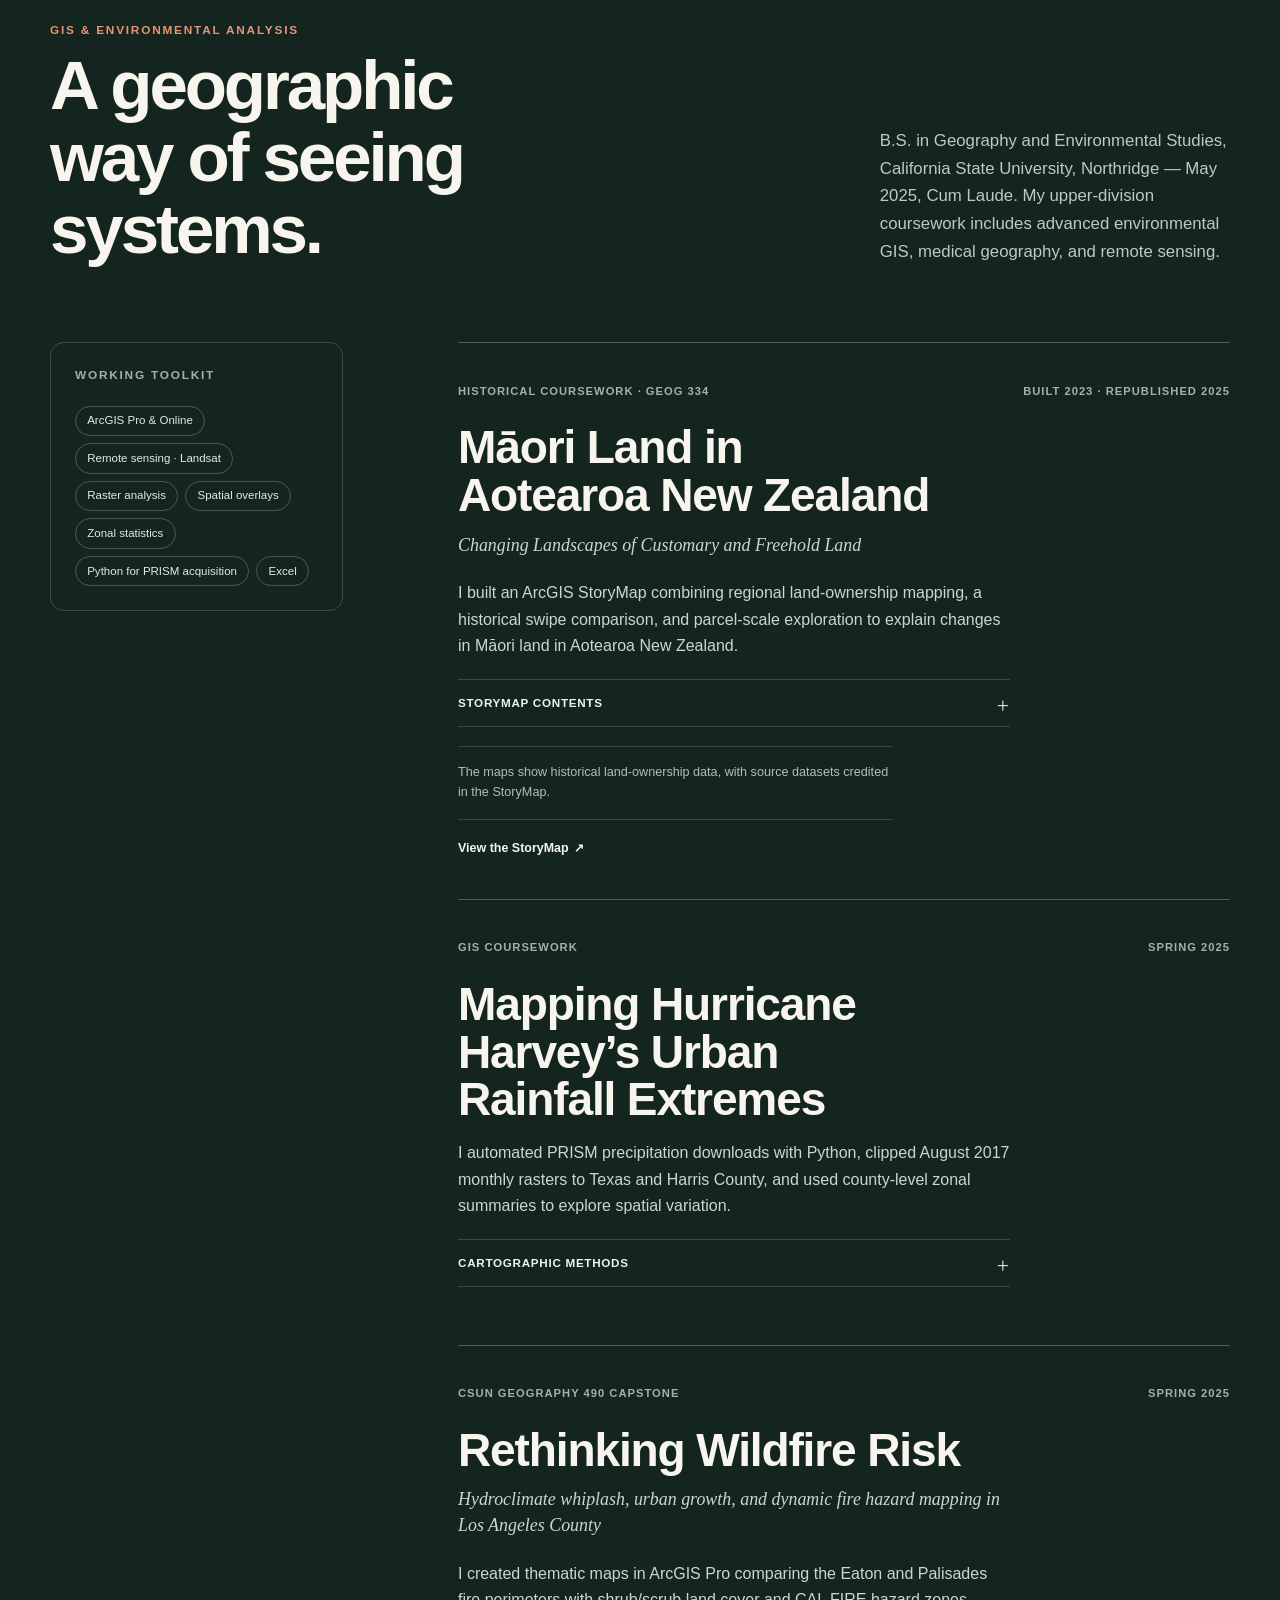
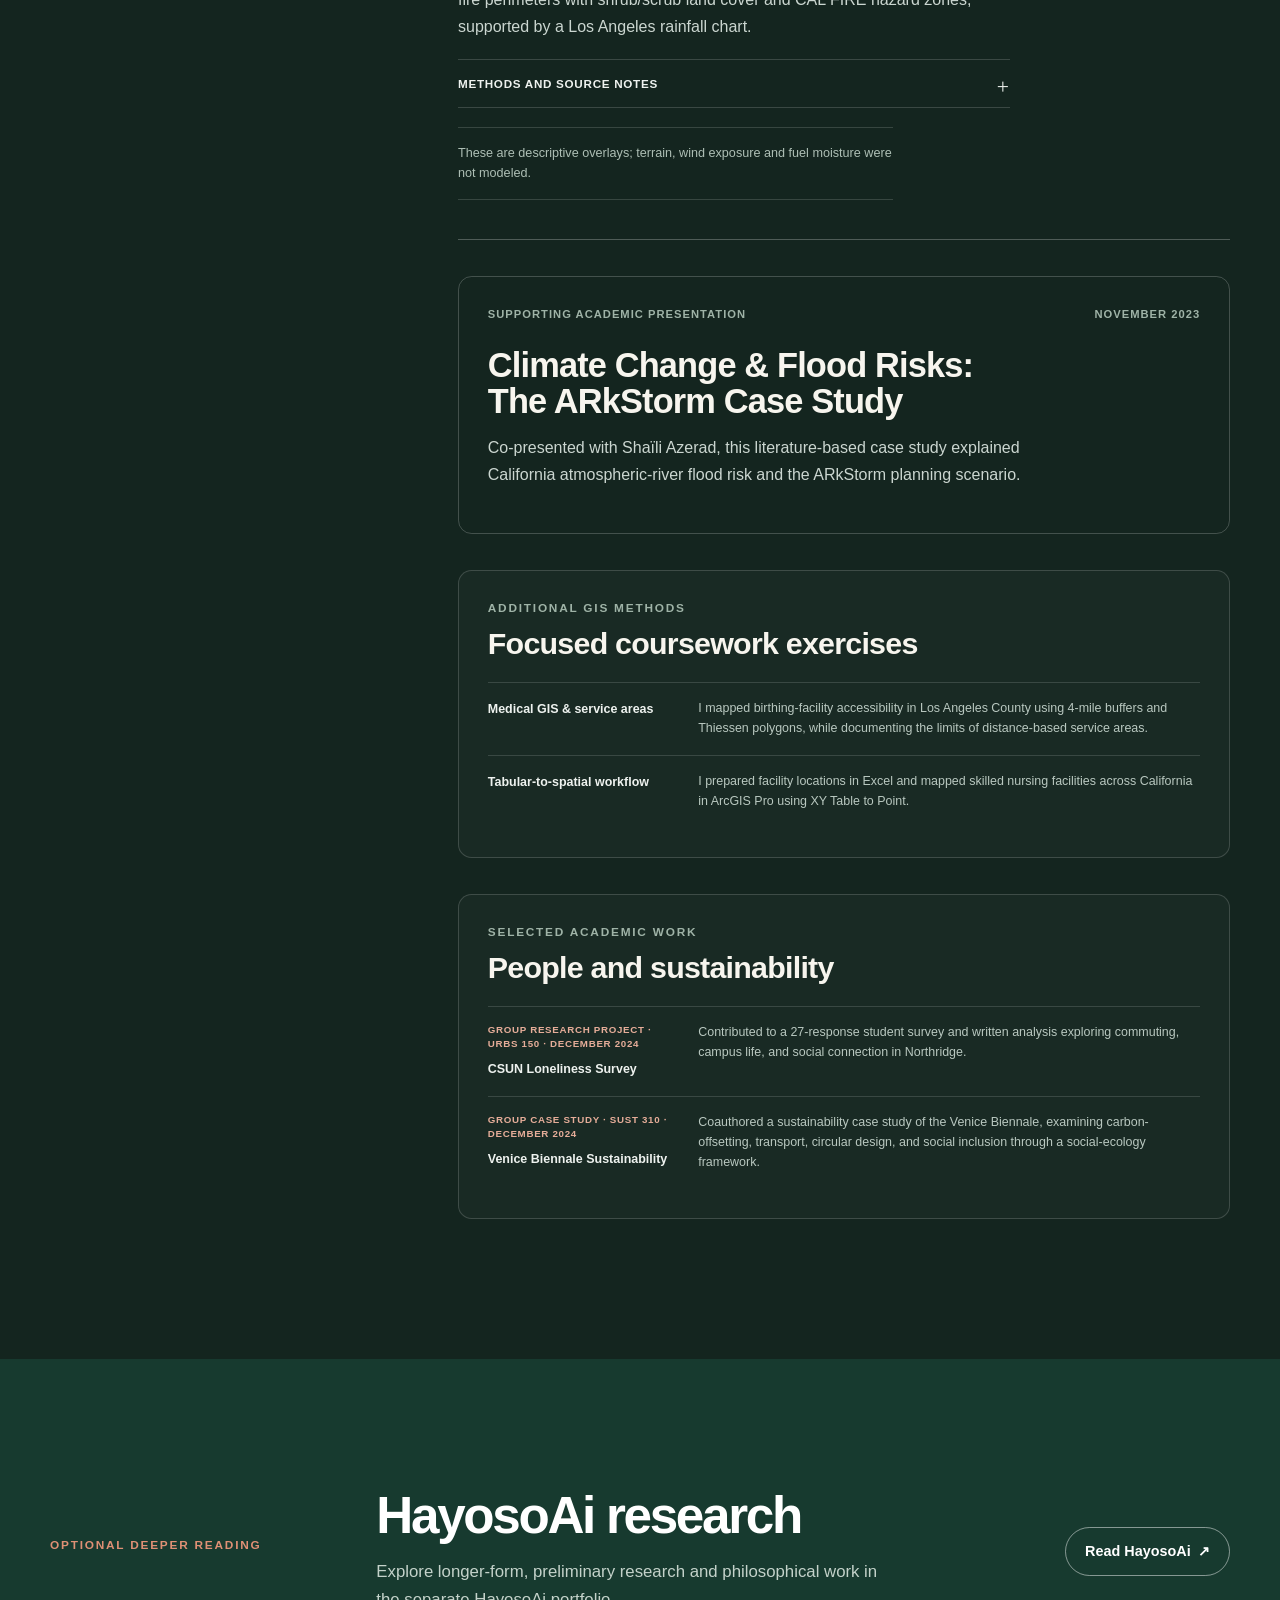
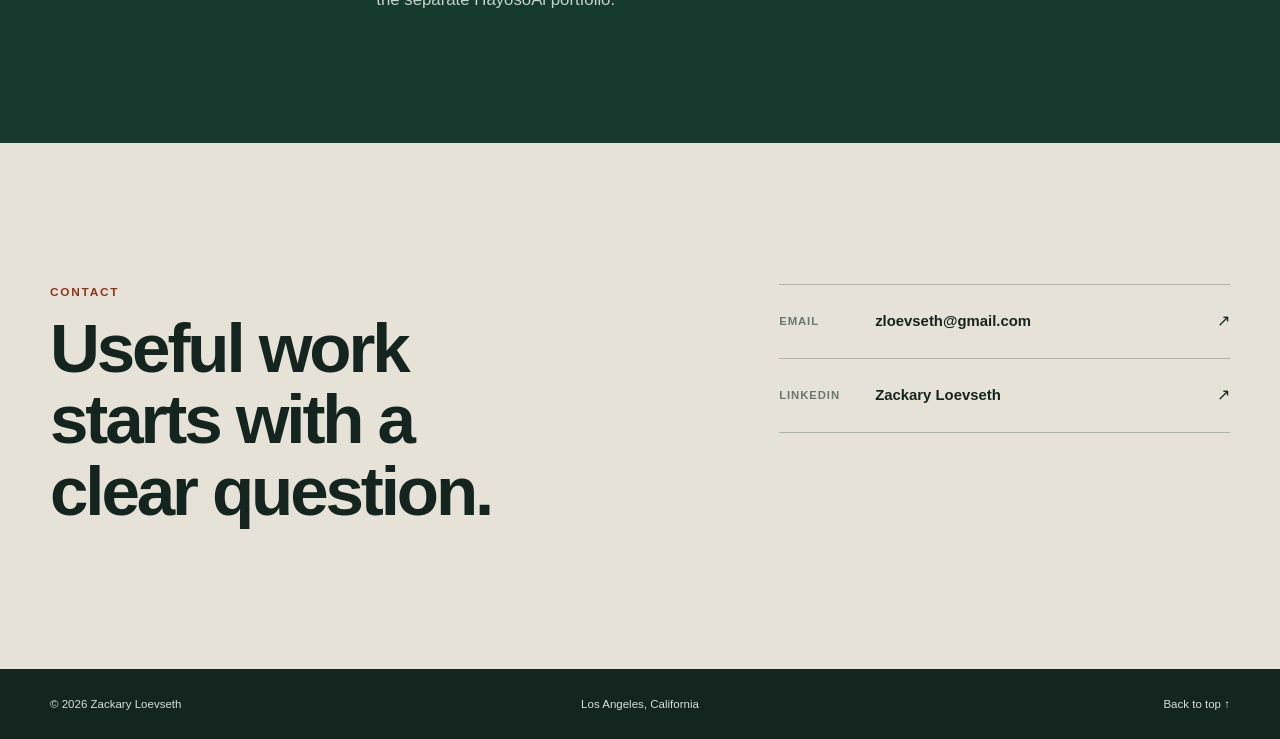
==== commit e68b43b1: "Clarify portfolio disclosures and link supported public work Remove unsupported research placeholder" ====
--- a/index.html
+++ b/index.html
@@ -168,133 +168,35 @@
       <section class="section independent-section" id="work" aria-labelledby="independent-title">
         <div class="shell independent-heading" data-reveal>
           <div>
-            <p class="eyebrow">Independent AI practice</p>
-            <h2 id="independent-title">Research that stays open to correction.</h2>
+            <p class="eyebrow">Independent research</p>
+            <h2 id="independent-title">Research with the evidence attached.</h2>
           </div>
           <p class="independent-intro">
-            I develop evaluation workflows that track evidence, test corrections,
-            and preserve the reasoning behind a result. My work combines versioned
-            fixtures, explicit scoring and resource budgets, and reproducible
-            research packages.
+            Public preprints and an interactive example make the reasoning
+            available for inspection.
           </p>
         </div>
 
-        <div class="shell research-feature-grid">
-          <article class="research-feature-card research-feature-primary" aria-labelledby="correction-memory-title" data-reveal>
-            <div class="research-feature-topline">
-              <span class="status status-research">Working mathematical manuscript · October 2026</span>
-              <span class="card-index" aria-hidden="true">Research 01</span>
-            </div>
-            <p class="project-kicker">Epistemic Transition Integrity</p>
-            <h3 id="correction-memory-title">Correction-sufficient memory</h3>
+        <div class="shell research-verification" data-reveal>
+          <div class="research-verification-copy">
+            <p class="eyebrow">Interactive demonstration</p>
+            <h3 id="reopening-pilot-title">Correction after a handoff.</h3>
             <p>
-              I direct a research program on what a reasoning system needs
-              to retain to make justified corrections. The current work combines
-              finite-state proofs, counterexamples and exact-arithmetic reference
-              implementations for noisy evidence, sequential memory and changing
-              correction requirements.
+              A deterministic example shows how two records can share a compressed
+              decision but require different responses when the same premises change.
             </p>
-            <details class="project-notes research-notes">
-              <summary>Historical source record</summary>
+            <details class="project-notes research-compact-notes">
+              <summary>How the example works</summary>
               <div class="notes-body">
                 <p>
-                  An earlier review described the 11 October ETI Extensions manuscript,
-                  source checkers and saved verification outputs. The exact source/checker
-                  bundle has not been recovered in the current audit.
+                  Two fictional rules preserve different arrangements of supporting
+                  reasons. Withdrawing the same premises changes their decisions
+                  differently. This constructed example illustrates information loss
+                  in a handoff; it does not measure language-model performance.
                 </p>
               </div>
             </details>
-          </article>
-
-          <article class="research-feature-card research-feature-secondary" aria-labelledby="study-14-title" data-reveal>
-            <div class="research-feature-topline">
-              <span class="status status-research">Evaluation infrastructure · Comparative study in preparation</span>
-              <span class="card-index" aria-hidden="true">Research 02</span>
-            </div>
-            <p class="project-kicker">Study 14</p>
-            <h3 id="study-14-title">Controlled evaluation for corrective workflows</h3>
-            <p>
-              I developed a four-condition evaluation design for evidence use, correction
-              propagation and task completion in AI workflows. Its Python grader,
-              versioned fixtures and packet compiler support controlled testing with
-              explicit provenance, scoring and resource budgets.
-            </p>
-            <details class="project-notes research-notes">
-              <summary>Current state</summary>
-              <div class="notes-body">
-                <p>
-                  Comparative model runs and performance conclusions remain in preparation.
-                </p>
-              </div>
-            </details>
-          </article>
-        </div>
-
-        <div class="shell research-compact-grid">
-          <article class="research-compact-card relational-controller-card" aria-labelledby="relational-controller-title" data-reveal>
-            <div class="research-compact-topline">
-              <span class="status status-research">Synthetic prototype · saved test receipts</span>
-              <span class="card-index" aria-hidden="true">Research 03</span>
-            </div>
-            <p class="project-kicker">Relational controller</p>
-            <h3 id="relational-controller-title">Dependency-aware correction in a synthetic pipeline</h3>
-            <p>
-              I designed and directed a provider-free prototype that separates
-              observations, hypotheses, predictions and dependency-aware corrections.
-              Saved synthetic tests and an event trace document how the implementation
-              reopens an overgeneral hypothesis.
-            </p>
-            <details class="project-notes research-compact-notes">
-              <summary>Method and scope</summary>
-              <div class="notes-body">
-                <p>
-                  An October 7 development record documents implementation and testing.
-                  The invented
-                  <code>ToyShiftFixture</code> made no model or ARC calls; the saved receipt
-                  reports 36 passing tests and a 21-event trace. This is implementation
-                  evidence, not a comparative or performance result.
-                </p>
-              </div>
-            </details>
-          </article>
-
-          <aside class="research-compact-card research-method-card" aria-labelledby="reopening-pilot-title" data-reveal>
-            <div class="research-compact-topline">
-              <span class="status status-research">Research method · separate pilot</span>
-            </div>
-            <p class="project-kicker">Reopening pilot</p>
-            <h3 id="reopening-pilot-title">A null result kept visible.</h3>
-            <p>
-              A separate reopening pilot preserved a negative result rather than turning
-              it into a success claim.
-            </p>
-            <details class="project-notes research-compact-notes">
-              <summary>Pilot outcome</summary>
-              <div class="notes-body">
-                <p>
-                  Across 48 fresh-context runs, the receiver returned <code>UNKNOWN</code>
-                  46 times and two incorrect <code>KEEP</code> answers; no tested
-                  representation exceeded a constant-<code>UNKNOWN</code> policy within
-                  its information condition. This one-sample-per-cell pilot is separate
-                  from Study 14 and is not a model benchmark.
-                </p>
-              </div>
-            </details>
-          </aside>
-        </div>
-
-        <div class="shell research-verification" data-reveal>
-          <div class="research-verification-copy">
-            <p class="eyebrow">Research &amp; verification</p>
-            <h3 id="verification-title">From an explicit target to a reproducible handoff.</h3>
-            <p>
-              I designed and directed a research workflow that carries a project from an
-              explicit target through proof review, exact computation and reproducible
-              handoff. Its versioned records preserve corrections, rejected results and
-              the evidence supporting each release. Astra assisted with recent ETI research
-              and critical review of the evidence and verification methods. Codex
-              assisted with EvidenceDesk implementation.
-            </p>
+            <a class="button button-outline" href="https://hayosoai.github.io/research-portfolio/hayosoai/reopening.html" target="_blank" rel="noopener noreferrer">Try the demonstration <span aria-hidden="true">↗</span></a>
           </div>
 
           <details class="preprint-panel">
@@ -373,8 +275,7 @@
                 included in KeeperHub v3.2.0.
               </p>
               <p class="scope-note">
-                Yoh5 authored the original diagnosis and accepted plan. Release inclusion
-                is documented in the upstream v3.2.0 notes.
+                Built on Yoh5’s original diagnosis and accepted plan.
               </p>
               <details class="project-notes">
                 <summary>Contribution notes</summary>
@@ -395,7 +296,7 @@
 
             <article class="project-card" data-reveal>
               <div class="card-topline">
-                <span class="status status-open">Open · Maintainer acknowledged</span>
+                <span class="status status-open">Patch contribution</span>
                 <span class="card-index" aria-hidden="true">03</span>
               </div>
               <p class="project-kicker">LibTIFF · Merge request !946</p>
@@ -405,17 +306,14 @@
                 TIFF handle-aware allocators, together with a dedicated unit test.
               </p>
               <p class="scope-note">
-                Open and unmerged when checked 19 October 2026. Maintainer Su Laus
-                later adapted the approach in a separate merge request and publicly
-                thanked Zack.
+                Maintainer Su Laus adapted the approach in MR !992 and credited Zack.
               </p>
               <details class="project-notes">
                 <summary>Contribution notes</summary>
                 <div class="notes-body">
                   <p>
-                    The maintainer-authored !992 adapts the approach; its
-                    <code>test_open_options</code> tests come from another contributor’s
-                    !975.
+                    The <code>test_open_options</code> tests in the maintainer’s
+                    MR !992 came from the separate test contribution in MR !975.
                   </p>
                 </div>
               </details>
@@ -427,30 +325,20 @@
 
             <article class="project-card project-card-dark" data-reveal>
               <div class="card-topline">
-                <span class="status status-prototype">Early-stage public prototype</span>
+                <span class="status status-prototype">Public prototype</span>
                 <span class="card-index" aria-hidden="true">04</span>
               </div>
               <p class="project-kicker">EvidenceDesk · Strands + local Ollama/Qwen</p>
               <h3>A research handoff that keeps the evidence attached</h3>
               <p class="project-summary">
-                I designed and directed a local workflow for source snapshots,
-                exact-quotation checks, unresolved questions, and separately
-                attributed review-packet export.
+                I designed and directed a local research workflow that captures
+                source snapshots, checks exact textual matches and exports
+                attributed review packets.
               </p>
               <p class="scope-note">
-                Early-stage prototype. Exact-quotation checks confirm
-                textual matches, not interpretation; the 7 September 2026 demo is a
-                historical walkthrough rather than a benchmark.
-              </p>
-              <details class="project-notes">
-                <summary>Project documentation</summary>
-                <div class="notes-body">
-                  <p>
-                    The public repository records the local workflow and its
-                    review-packet handoff.
-                  </p>
-                </div>
-              </details>
+                Text matching supports quotation checks; interpretation remains
+                a reviewer’s task.
+              </p>
               <div class="card-links">
                 <a href="https://github.com/HayosoAi/evidencedesk-strands" target="_blank" rel="noopener noreferrer">View repository <span aria-hidden="true">↗</span></a>
               </div>
@@ -464,14 +352,13 @@
               <p class="project-kicker">Vesuvius · TIFXYZ resampling</p>
               <h3>Checking coordinate-resampling validity</h3>
               <p class="project-summary">
-                I developed a reproducible evaluation and correction for
-                coordinate-resampling validity using three public scroll-surface
-                patches, with regression tests, source-data checksums and explicit
-                scope limits.
+                I evaluated and corrected coordinate-resampling validity on three
+                public surface patches from one scroll, with regression tests and
+                source-data checksums.
               </p>
               <p class="scope-note">
-                Direct API geometry evaluation on one scroll; upstream adoption and
-                ink recognition are outside the demonstrated result.
+                The report covers direct API geometry checks, separate from
+                ink recognition and upstream integration.
               </p>
               <div class="card-links">
                 <a href="https://github.com/HayosoAi/vesuvius-tifxyz-resampling" target="_blank" rel="noopener noreferrer">View repository <span aria-hidden="true">↗</span></a>
@@ -568,8 +455,8 @@
                   </p>
                 </details>
                 <p class="scope-note">
-                  Published as historical coursework using credited source datasets;
-                  it is not current legal-ownership guidance.
+                  The maps show historical land-ownership data, with source
+                  datasets credited in the StoryMap.
                 </p>
                 <a
                   class="study-link"
@@ -592,15 +479,11 @@
                 <details class="study-notes">
                   <summary>Cartographic methods</summary>
                   <p>
-                    I applied cubic resampling and Jenks classification for a mapped
-                    presentation.
+                    I applied cubic resampling and Jenks classification for display.
+                    August 2017 monthly totals include rainfall outside Hurricane Harvey;
+                    resampling changes presentation, not measurement resolution.
                   </p>
                 </details>
-                <p class="scope-note">
-                  The analysis uses August 2017 monthly precipitation, so it includes
-                  rainfall beyond Hurricane Harvey. Cubic resampling changes
-                  presentation, not measurement resolution.
-                </p>
               </article>
               <article class="study" data-reveal>
                 <div class="study-meta">
@@ -627,8 +510,8 @@
                   </p>
                 </details>
                 <p class="scope-note">
-                  This is a descriptive comparison, not a predictive model. Slope,
-                  topography, wind exposure, and fuel moisture were outside its scope.
+                  These are descriptive overlays; terrain, wind exposure and fuel
+                  moisture were not modeled.
                 </p>
               </article>
               <article class="study study-compact" data-reveal>
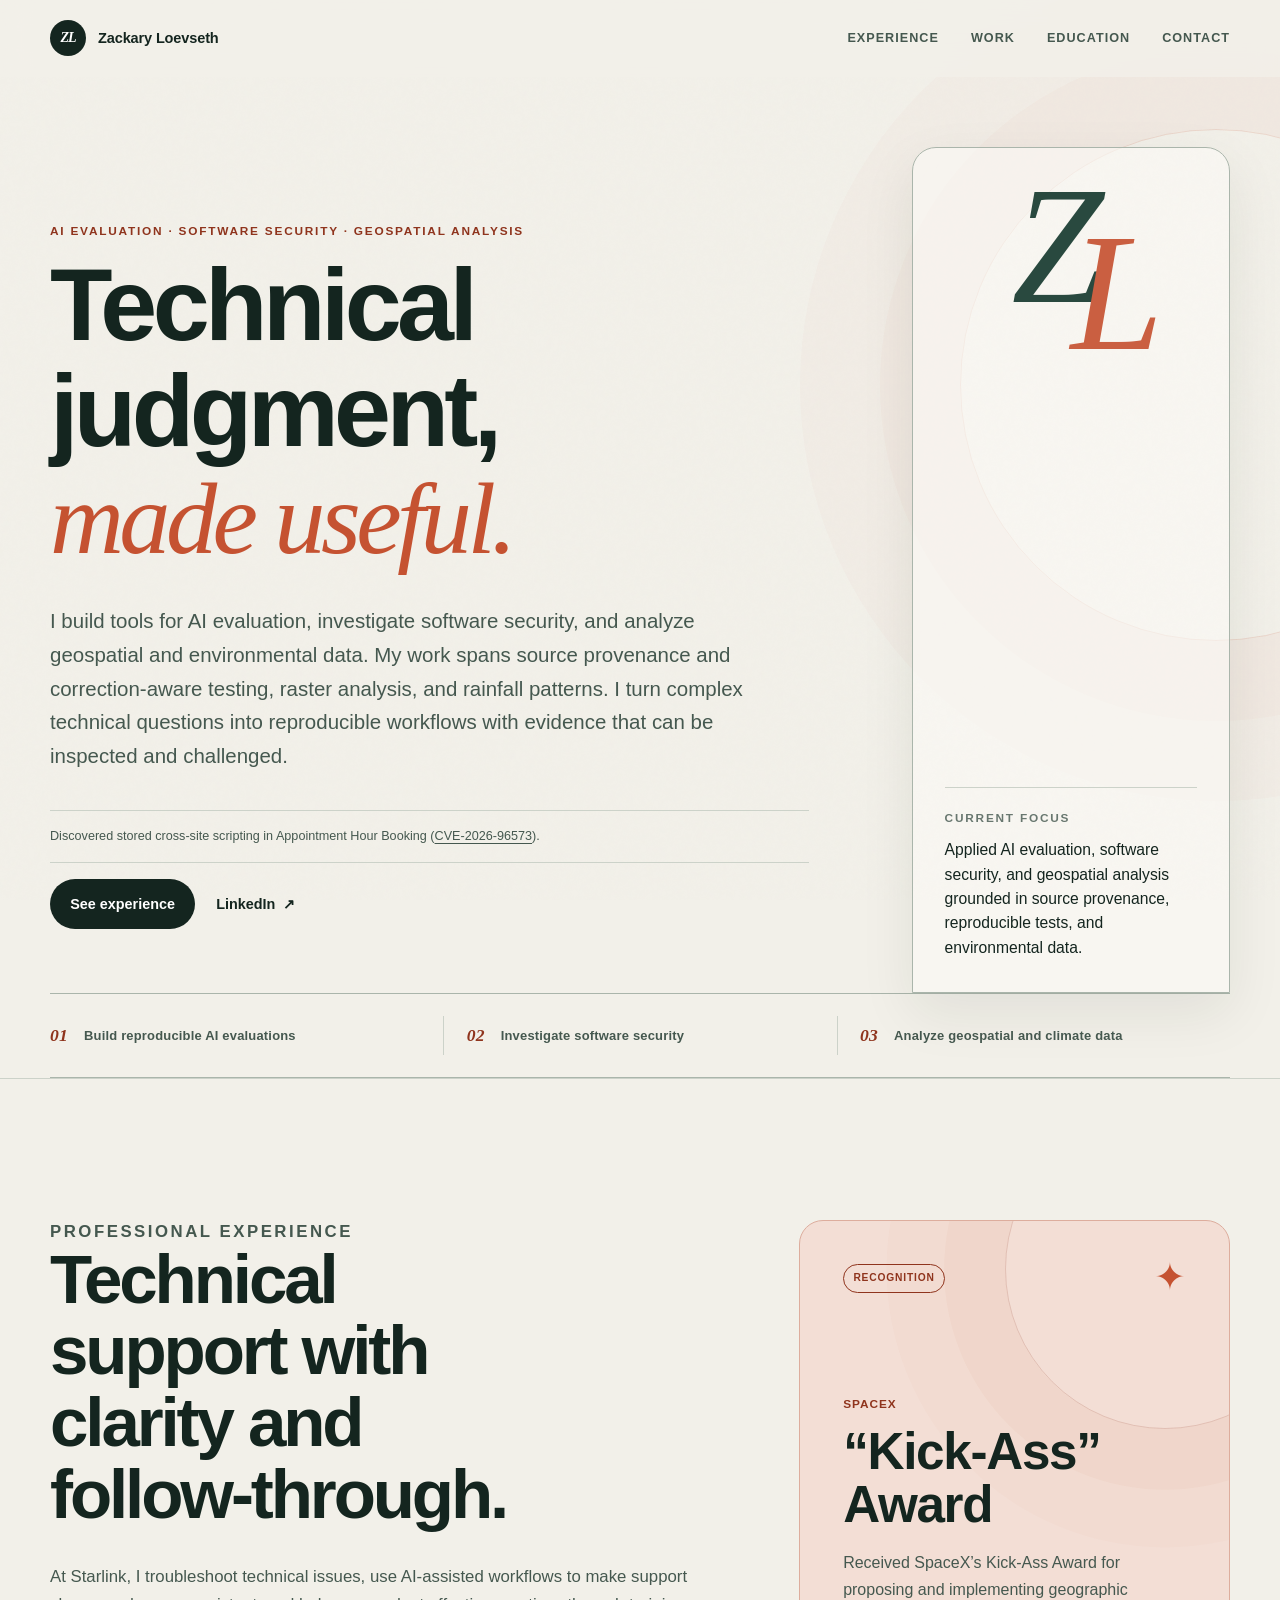
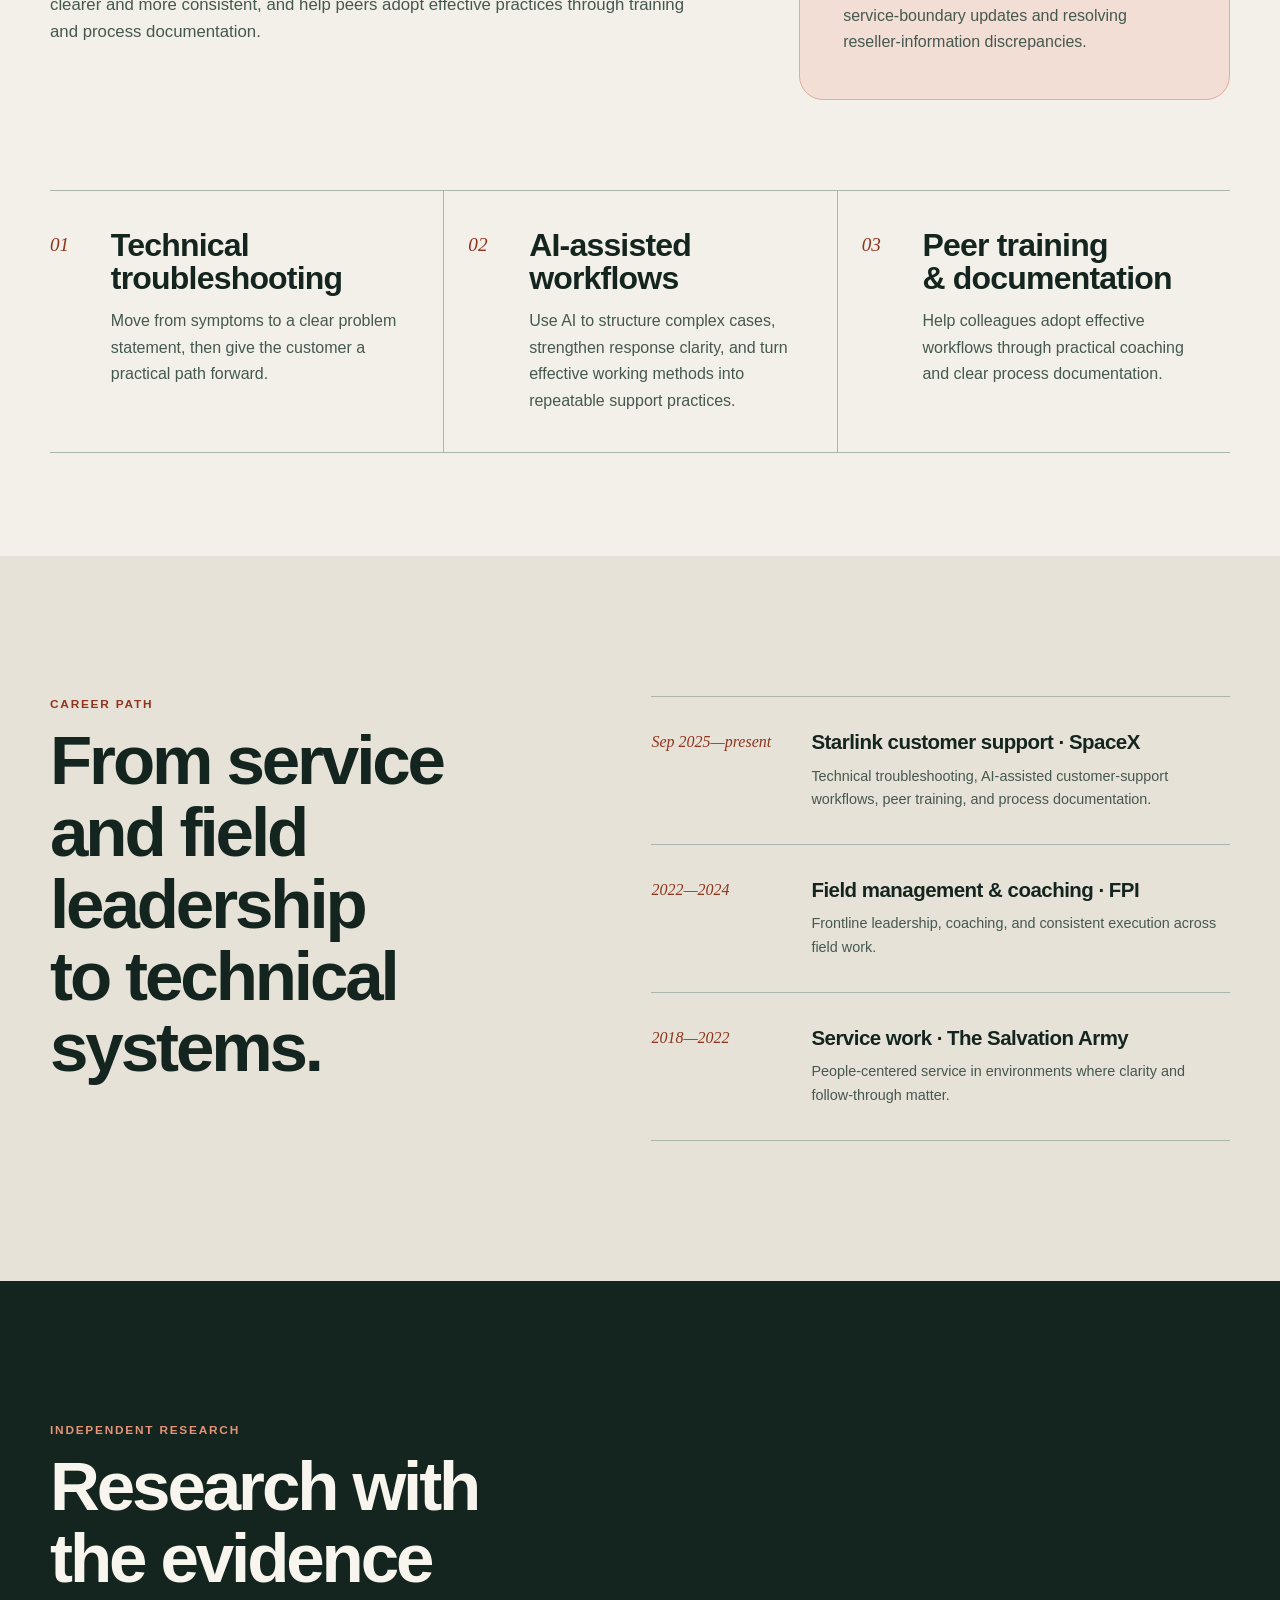
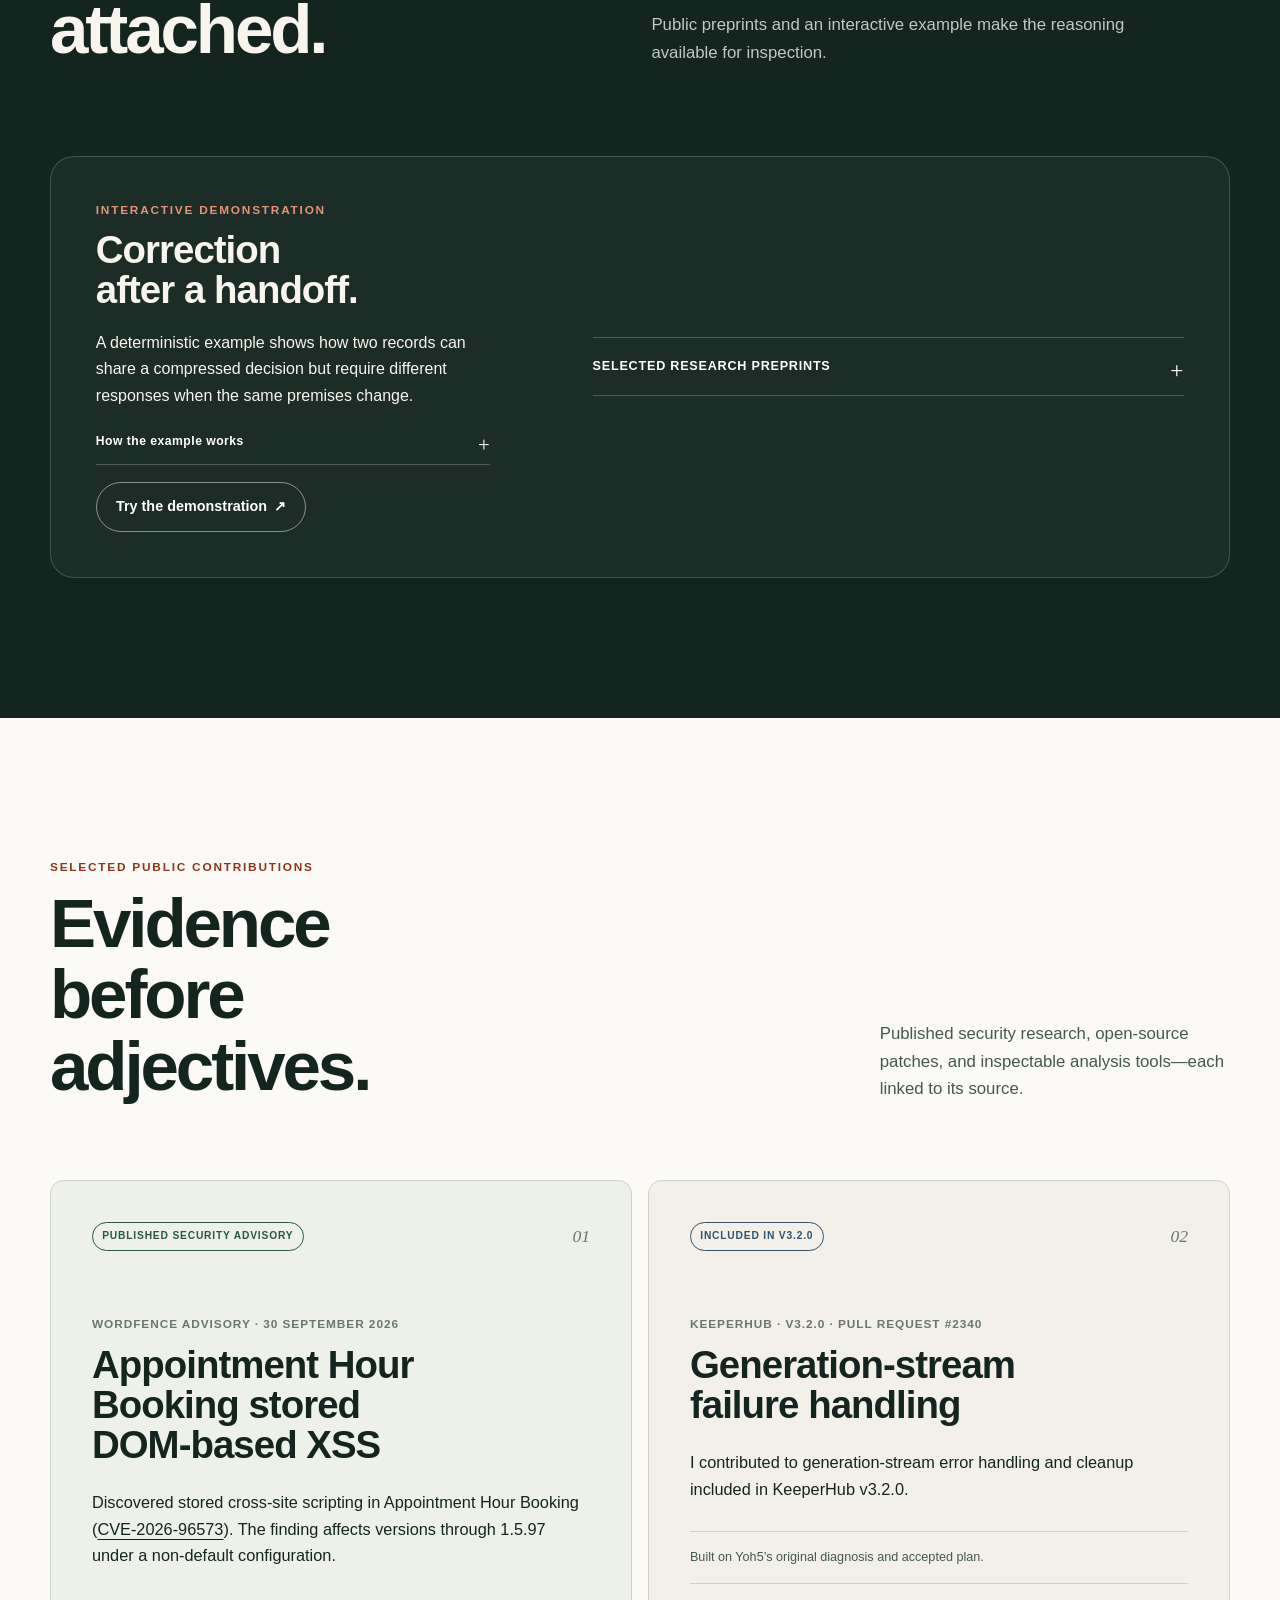
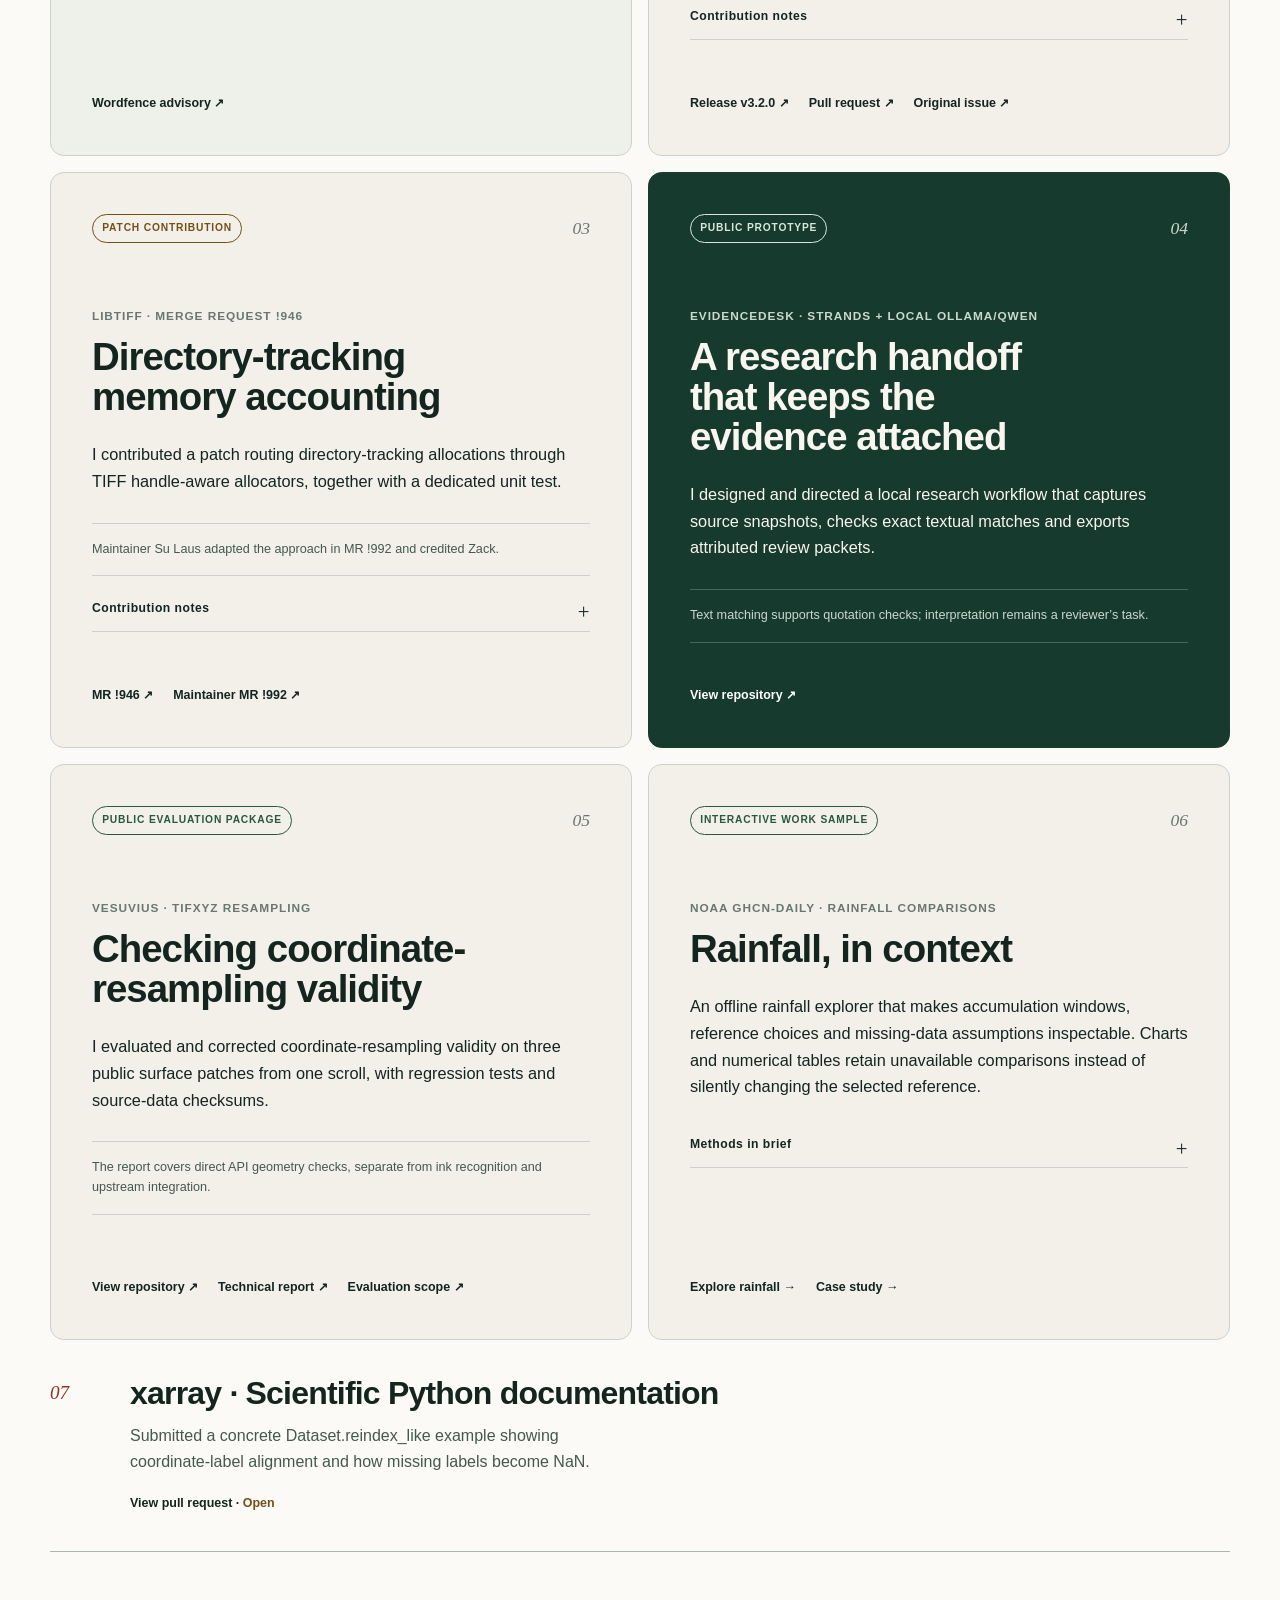
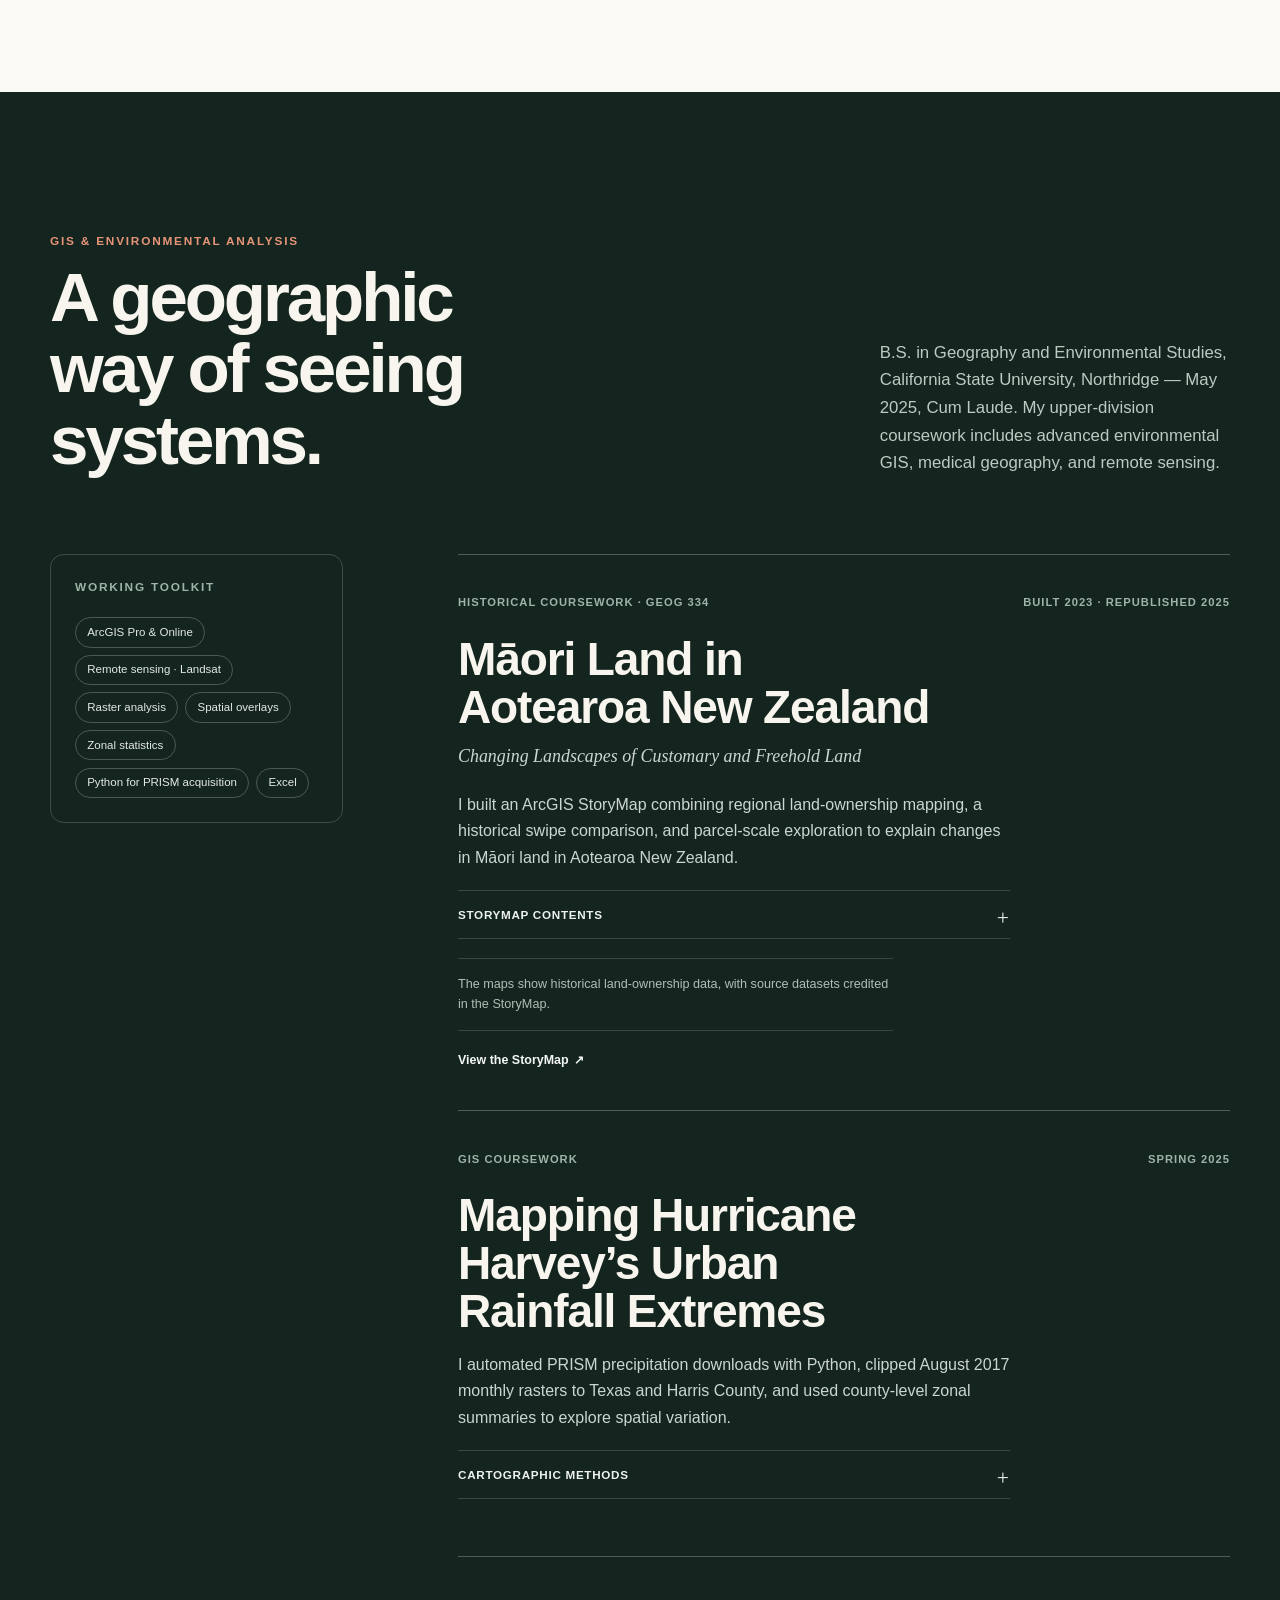
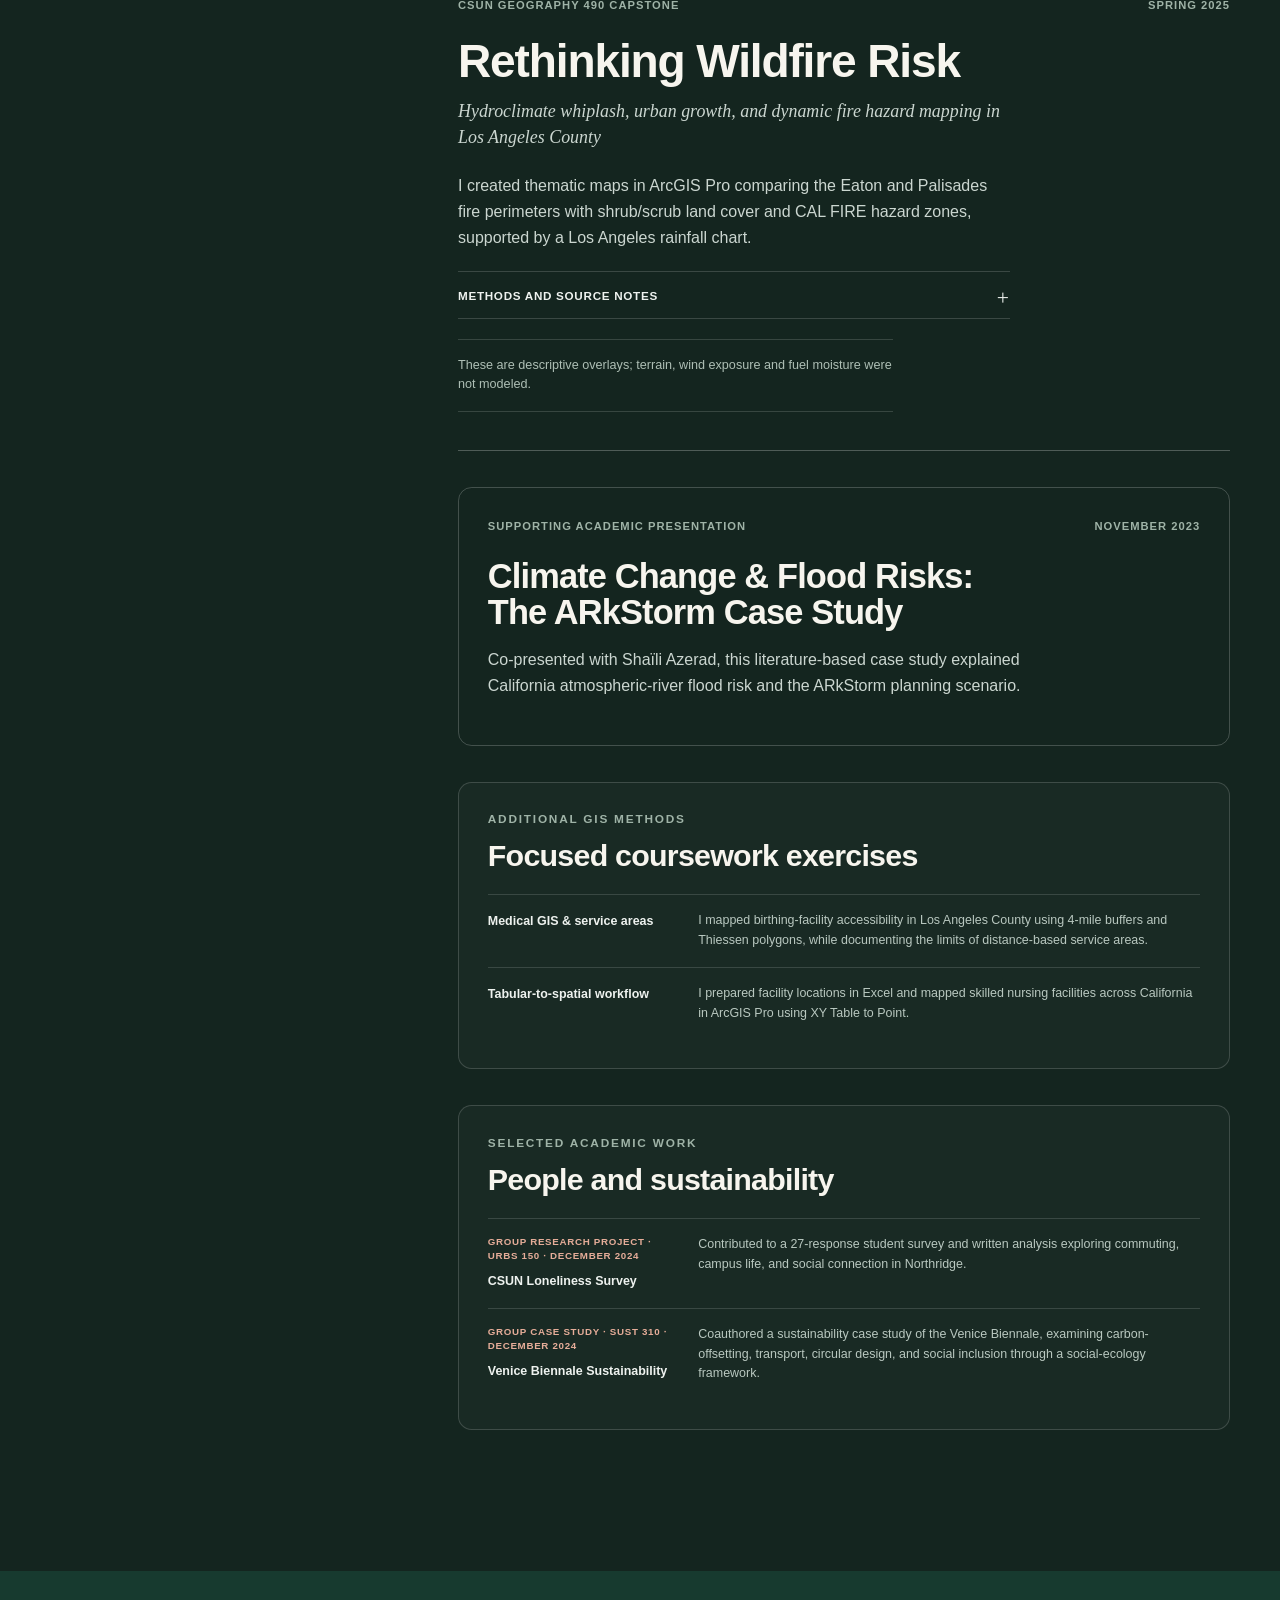
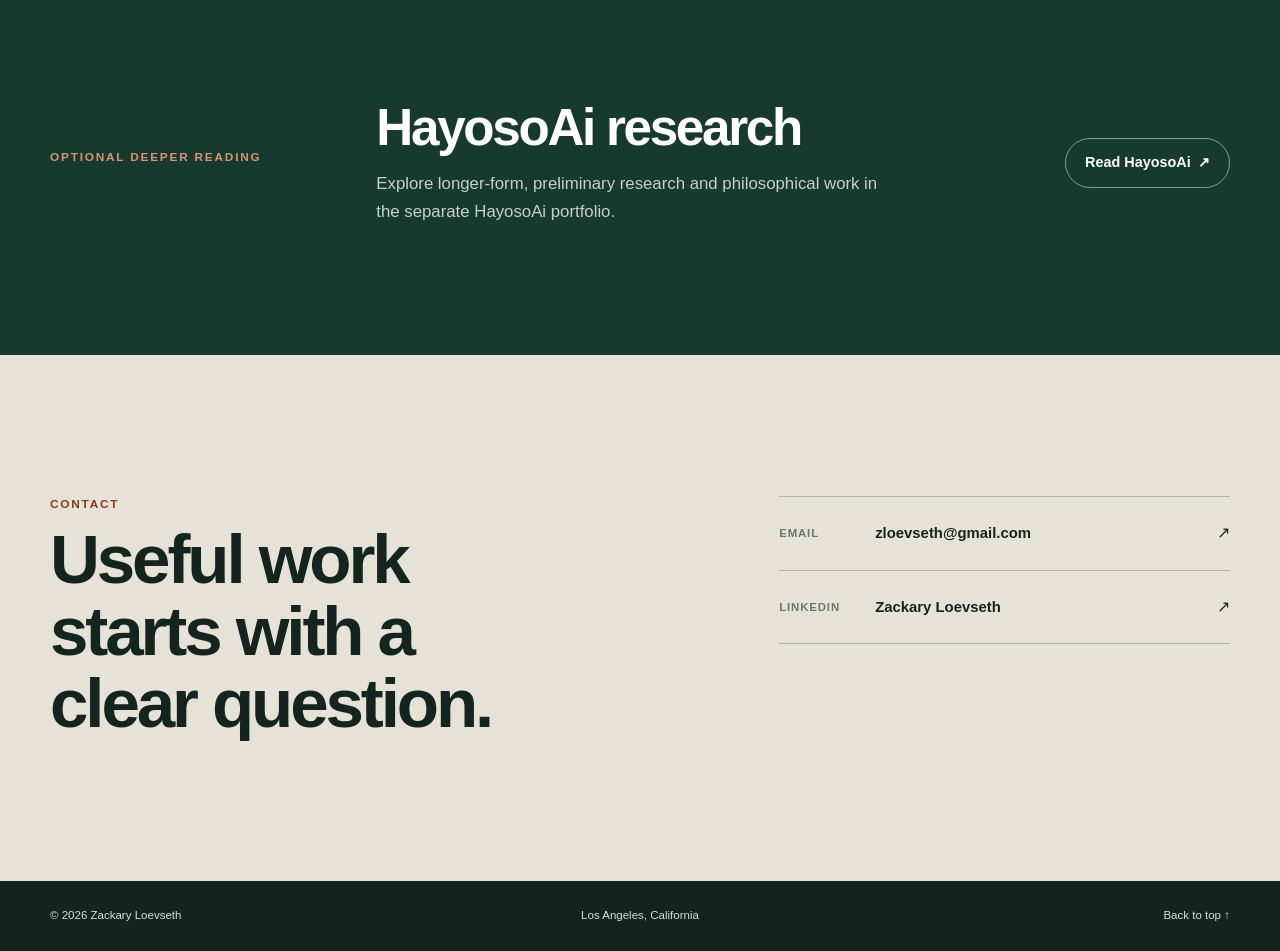
==== commit 6c6bda7e: "Add submitted xarray documentation contribution" ====
--- a/index.html
+++ b/index.html
@@ -53,7 +53,7 @@
               <a class="button button-primary" href="#experience">See experience</a>
               <a
                 class="button button-text"
-                href="https://www.linkedin.com/in/zackary-loevseth-082280203/"
+                href="https://www.linkedin.com/in/zackaryloevseth/"
                 target="_blank"
                 rel="noopener noreferrer"
               >LinkedIn <span aria-hidden="true">↗</span></a>
@@ -196,27 +196,27 @@
                 </p>
               </div>
             </details>
-            <a class="button button-outline" href="https://hayosoai.github.io/research-portfolio/hayosoai/reopening.html" target="_blank" rel="noopener noreferrer">Try the demonstration <span aria-hidden="true">↗</span></a>
+            <a class="button button-outline" href="https://zackaryloevseth.github.io/research-portfolio/hayosoai/reopening.html" target="_blank" rel="noopener noreferrer">Try the demonstration <span aria-hidden="true">↗</span></a>
           </div>
 
           <details class="preprint-panel">
             <summary>Selected research preprints</summary>
             <div class="preprint-list">
-              <a href="https://hayosoai.github.io/research-portfolio/assets/publications/graffiti3/manuscript.pdf" target="_blank" rel="noopener noreferrer">
+              <a href="https://zackaryloevseth.github.io/research-portfolio/assets/publications/graffiti3/manuscript.pdf" target="_blank" rel="noopener noreferrer">
                 <span>
                   <strong>Graffiti³ counterexample families</strong>
                   <small>Explicit counterexample families for five finite-group inequalities.</small>
                 </span>
                 <span class="preprint-meta">Preprint · PDF <span aria-hidden="true">↗</span></span>
               </a>
-              <a href="https://hayosoai.github.io/research-portfolio/assets/publications/semiorder/manuscript.pdf" target="_blank" rel="noopener noreferrer">
+              <a href="https://zackaryloevseth.github.io/research-portfolio/assets/publications/semiorder/manuscript.pdf" target="_blank" rel="noopener noreferrer">
                 <span>
                   <strong>Semiorder projection bounds</strong>
                   <small>Planar projection bounds with exact verification.</small>
                 </span>
                 <span class="preprint-meta">Preprint · PDF <span aria-hidden="true">↗</span></span>
               </a>
-              <a href="https://hayosoai.github.io/research-portfolio/assets/publications/erdos64/manuscript.pdf" target="_blank" rel="noopener noreferrer">
+              <a href="https://zackaryloevseth.github.io/research-portfolio/assets/publications/erdos64/manuscript.pdf" target="_blank" rel="noopener noreferrer">
                 <span>
                   <strong>Erdős–Gyárfás bounds</strong>
                   <small>Conditional degree-distribution bounds for hypothetical minimal counterexamples.</small>
@@ -340,7 +340,7 @@
                 a reviewer’s task.
               </p>
               <div class="card-links">
-                <a href="https://github.com/HayosoAi/evidencedesk-strands" target="_blank" rel="noopener noreferrer">View repository <span aria-hidden="true">↗</span></a>
+                <a href="https://github.com/ZackaryLoevseth/evidencedesk-strands" target="_blank" rel="noopener noreferrer">View repository <span aria-hidden="true">↗</span></a>
               </div>
             </article>
 
@@ -361,9 +361,9 @@
                 ink recognition and upstream integration.
               </p>
               <div class="card-links">
-                <a href="https://github.com/HayosoAi/vesuvius-tifxyz-resampling" target="_blank" rel="noopener noreferrer">View repository <span aria-hidden="true">↗</span></a>
-                <a href="https://github.com/HayosoAi/vesuvius-tifxyz-resampling/blob/main/REVIEW_REPORT.md" target="_blank" rel="noopener noreferrer">Technical report <span aria-hidden="true">↗</span></a>
-                <a href="https://github.com/HayosoAi/vesuvius-tifxyz-resampling/blob/main/SCOPE.md" target="_blank" rel="noopener noreferrer">Evaluation scope <span aria-hidden="true">↗</span></a>
+                <a href="https://github.com/ZackaryLoevseth/vesuvius-tifxyz-resampling" target="_blank" rel="noopener noreferrer">View repository <span aria-hidden="true">↗</span></a>
+                <a href="https://github.com/ZackaryLoevseth/vesuvius-tifxyz-resampling/blob/main/REVIEW_REPORT.md" target="_blank" rel="noopener noreferrer">Technical report <span aria-hidden="true">↗</span></a>
+                <a href="https://github.com/ZackaryLoevseth/vesuvius-tifxyz-resampling/blob/main/SCOPE.md" target="_blank" rel="noopener noreferrer">Evaluation scope <span aria-hidden="true">↗</span></a>
               </div>
             </article>
 
@@ -398,6 +398,17 @@
               </div>
             </article>
           </div>
+
+          <article class="practice-item" data-reveal>
+            <span class="practice-number" aria-hidden="true">07</span>
+            <div>
+              <h3>xarray · Scientific Python documentation</h3>
+              <p>Submitted a concrete Dataset.reindex_like example showing coordinate-label alignment and how missing labels become NaN.</p>
+              <div class="card-links">
+                <a href="https://github.com/pydata/xarray/pull/11792" target="_blank" rel="noopener noreferrer">View pull request · <span class="status-open">Open</span></a>
+              </div>
+            </div>
+          </article>
         </div>
       </section>
 
@@ -577,7 +588,7 @@
           </div>
           <a
             class="button button-outline"
-            href="https://hayosoai.github.io/research-portfolio/"
+            href="https://zackaryloevseth.github.io/research-portfolio/"
             target="_blank"
             rel="noopener noreferrer"
           >Read HayosoAi <span aria-hidden="true">↗</span></a>
@@ -596,7 +607,7 @@
               <strong>zloevseth@gmail.com</strong>
               <span aria-hidden="true">↗</span>
             </a>
-            <a href="https://www.linkedin.com/in/zackary-loevseth-082280203/" target="_blank" rel="noopener noreferrer">
+            <a href="https://www.linkedin.com/in/zackaryloevseth/" target="_blank" rel="noopener noreferrer">
               <span>LinkedIn</span>
               <strong>Zackary Loevseth</strong>
               <span aria-hidden="true">↗</span>
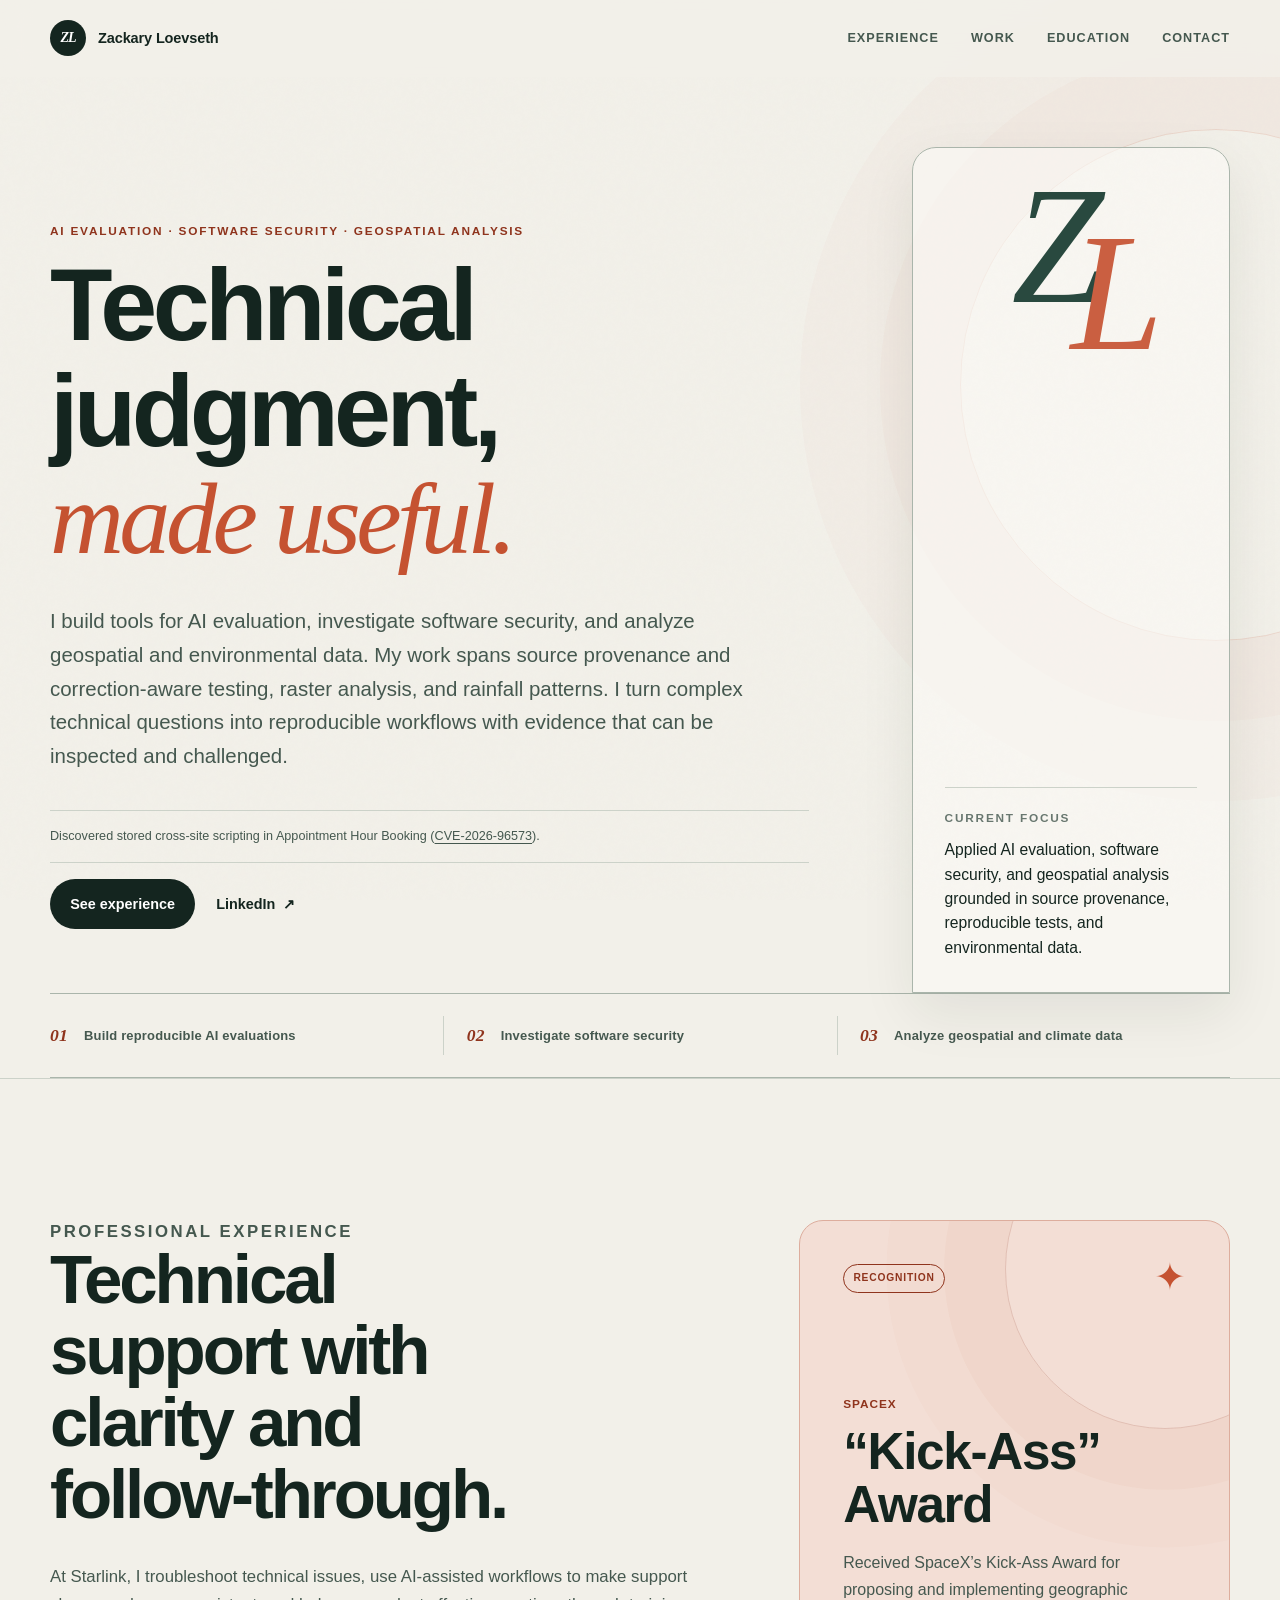
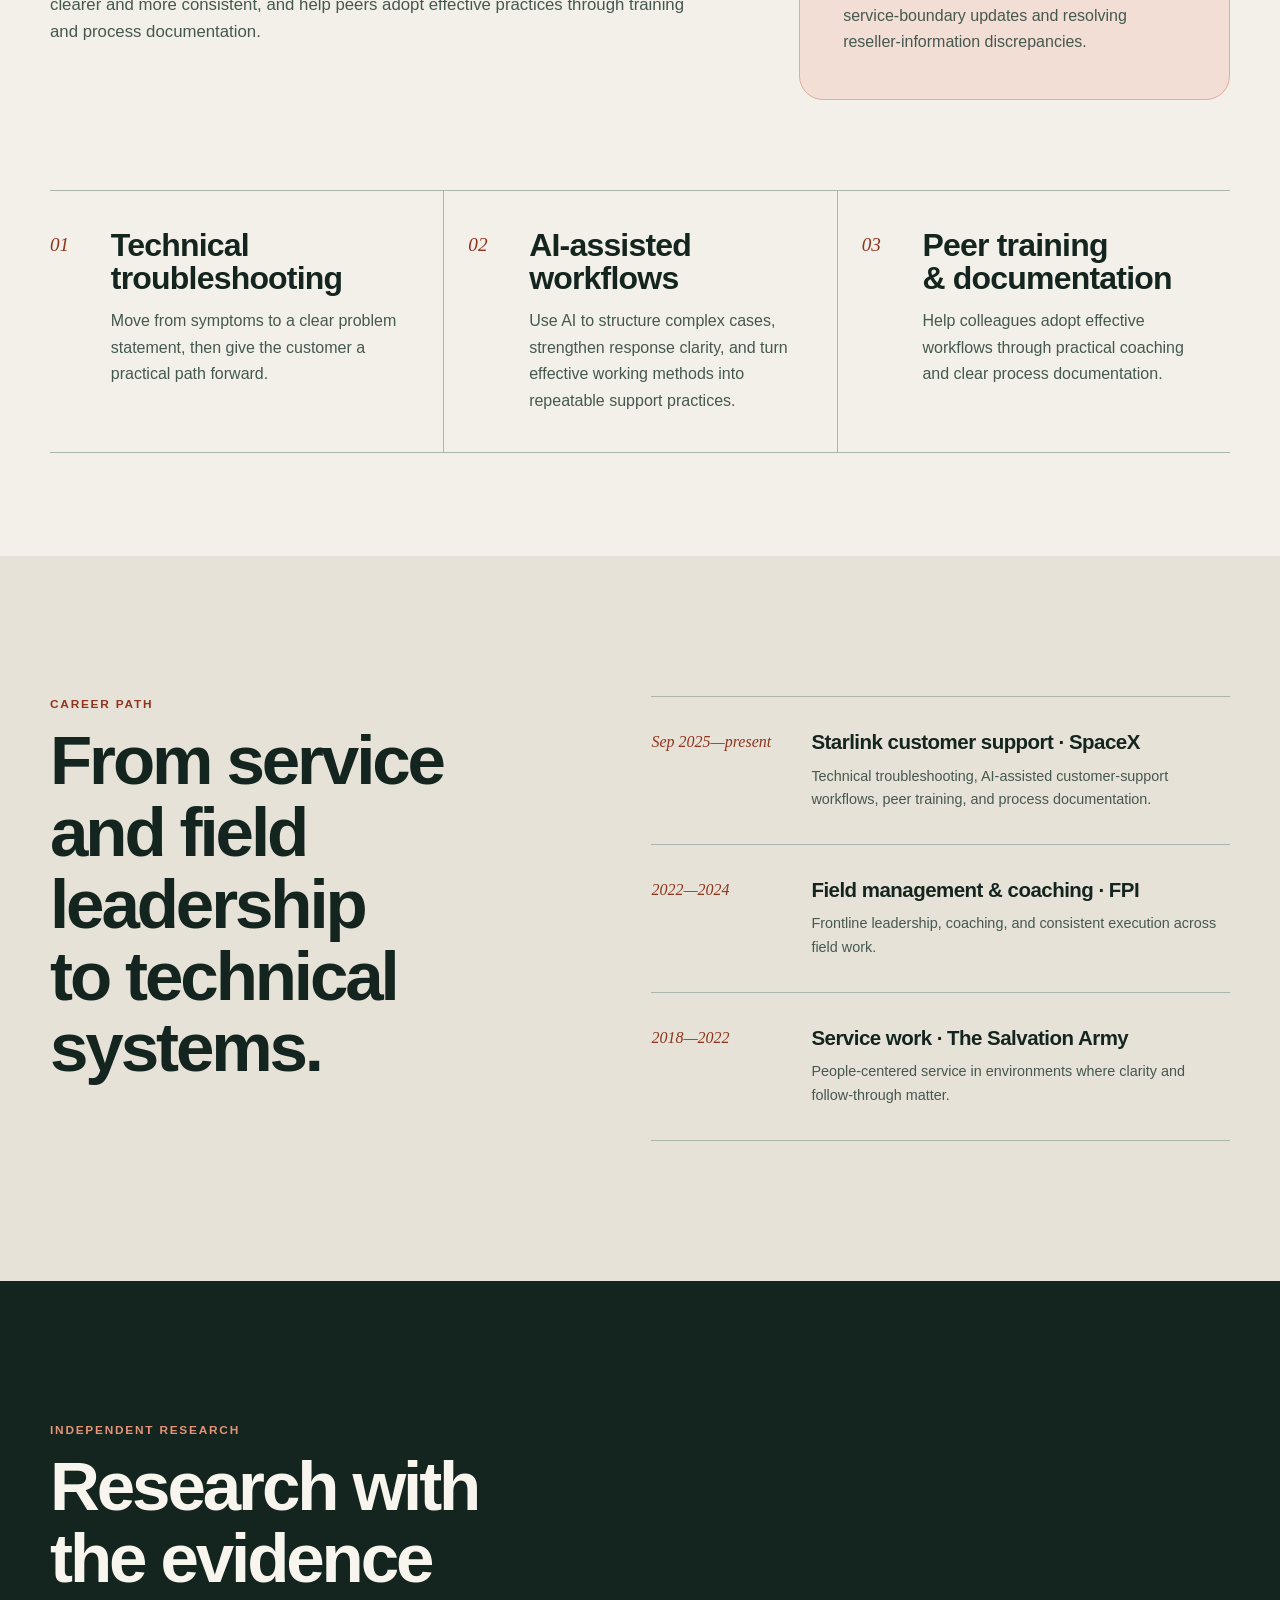
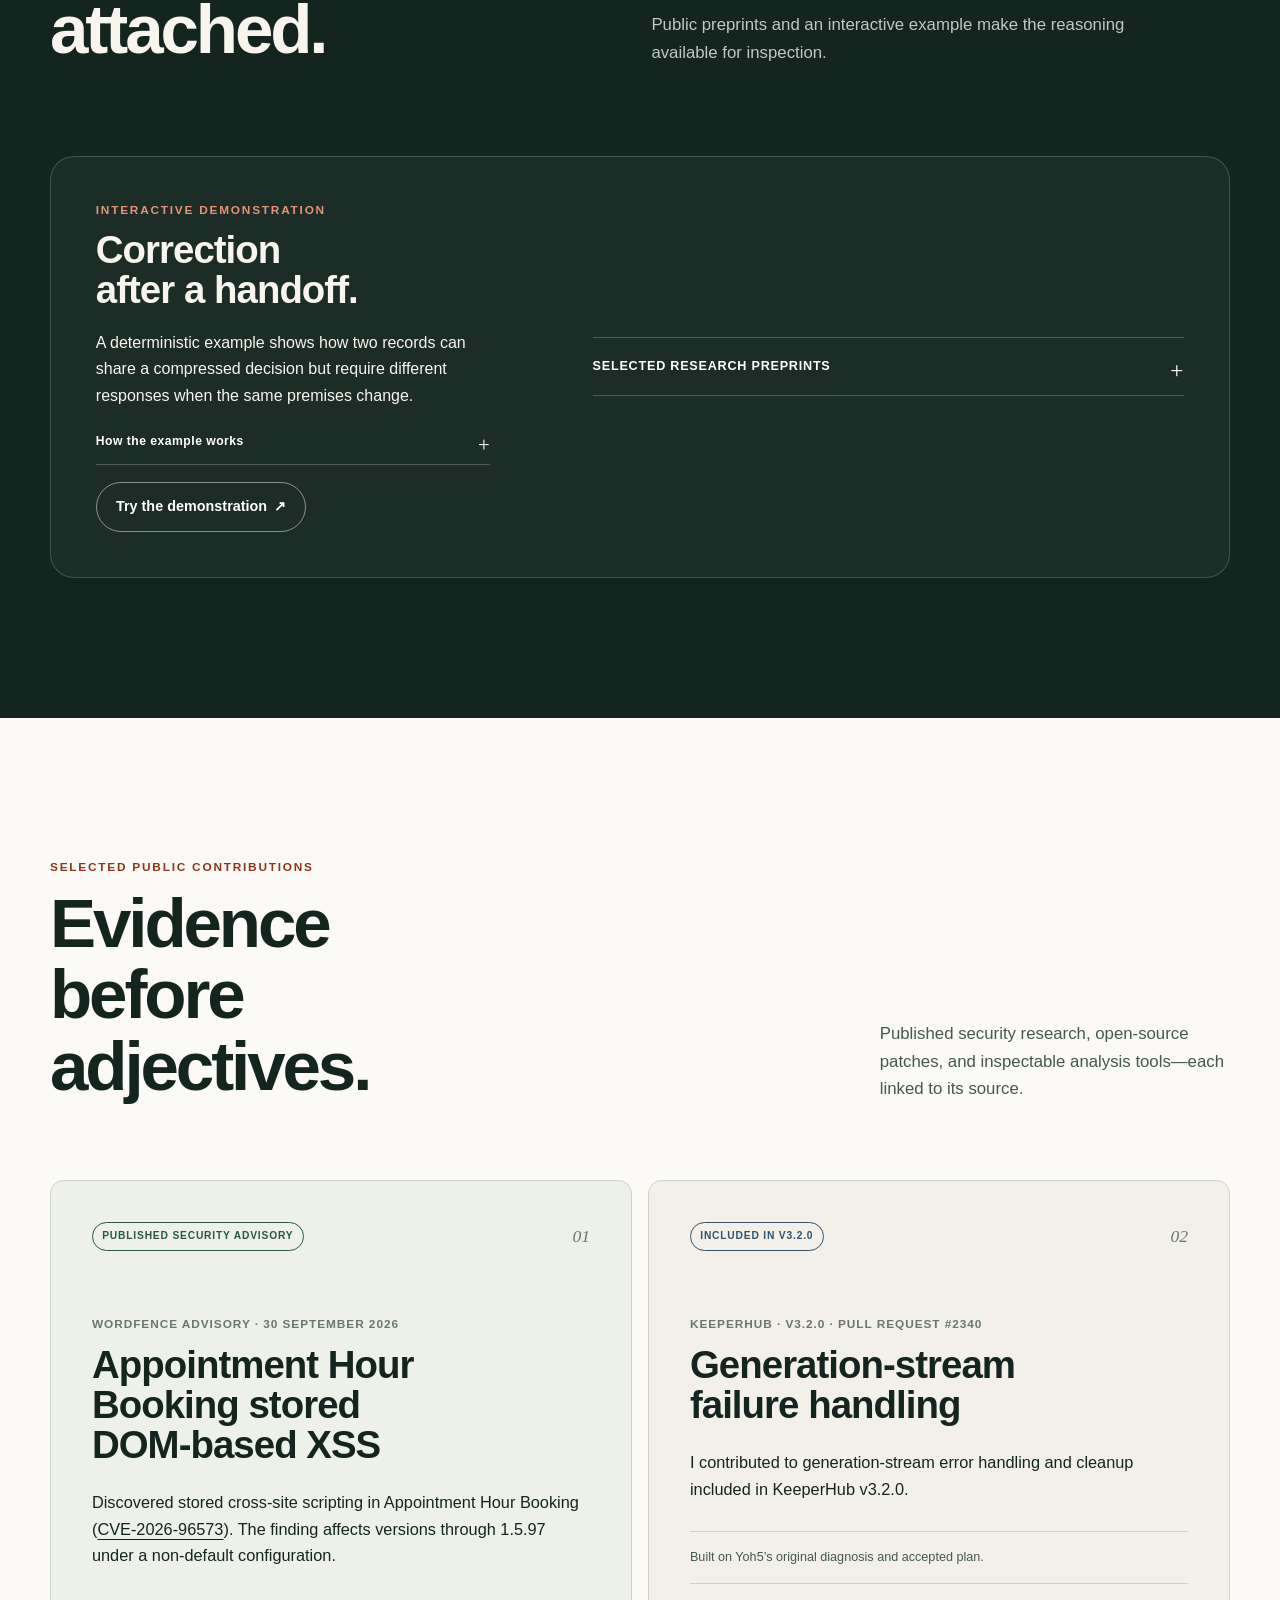
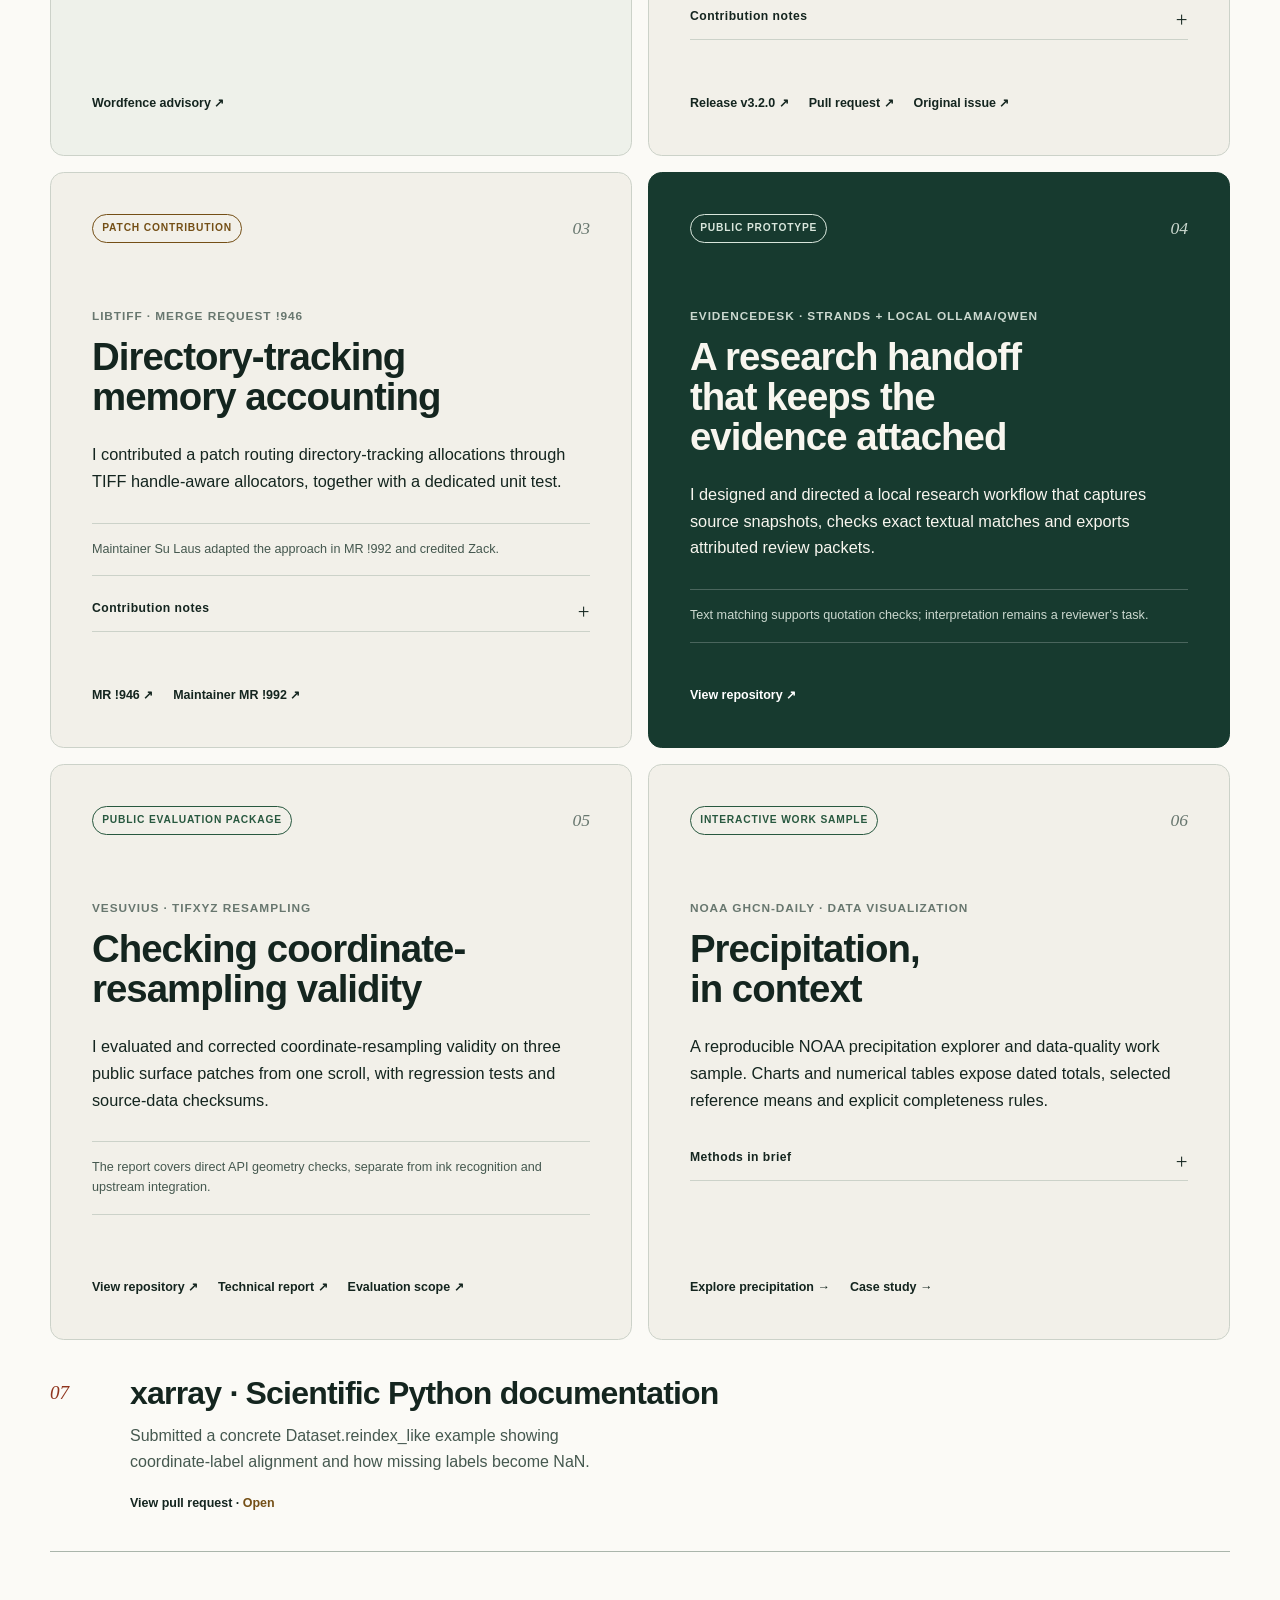
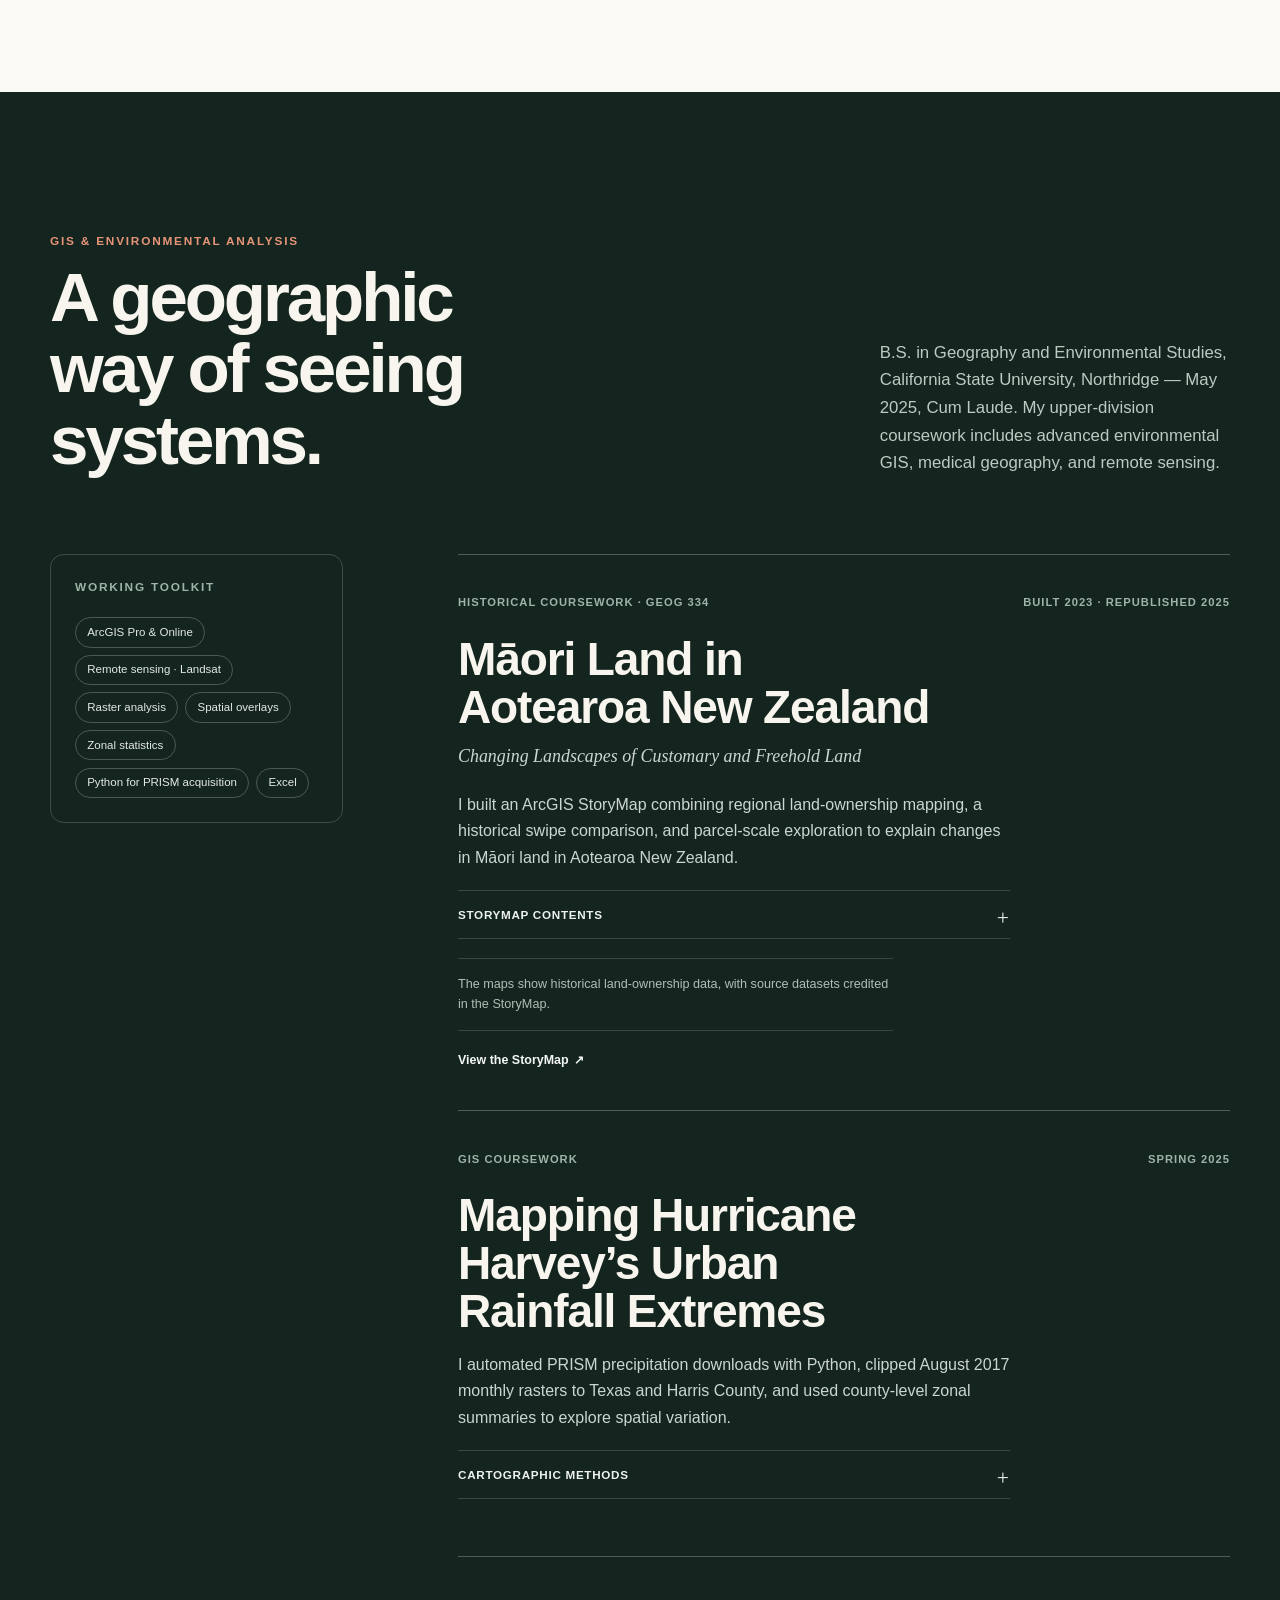
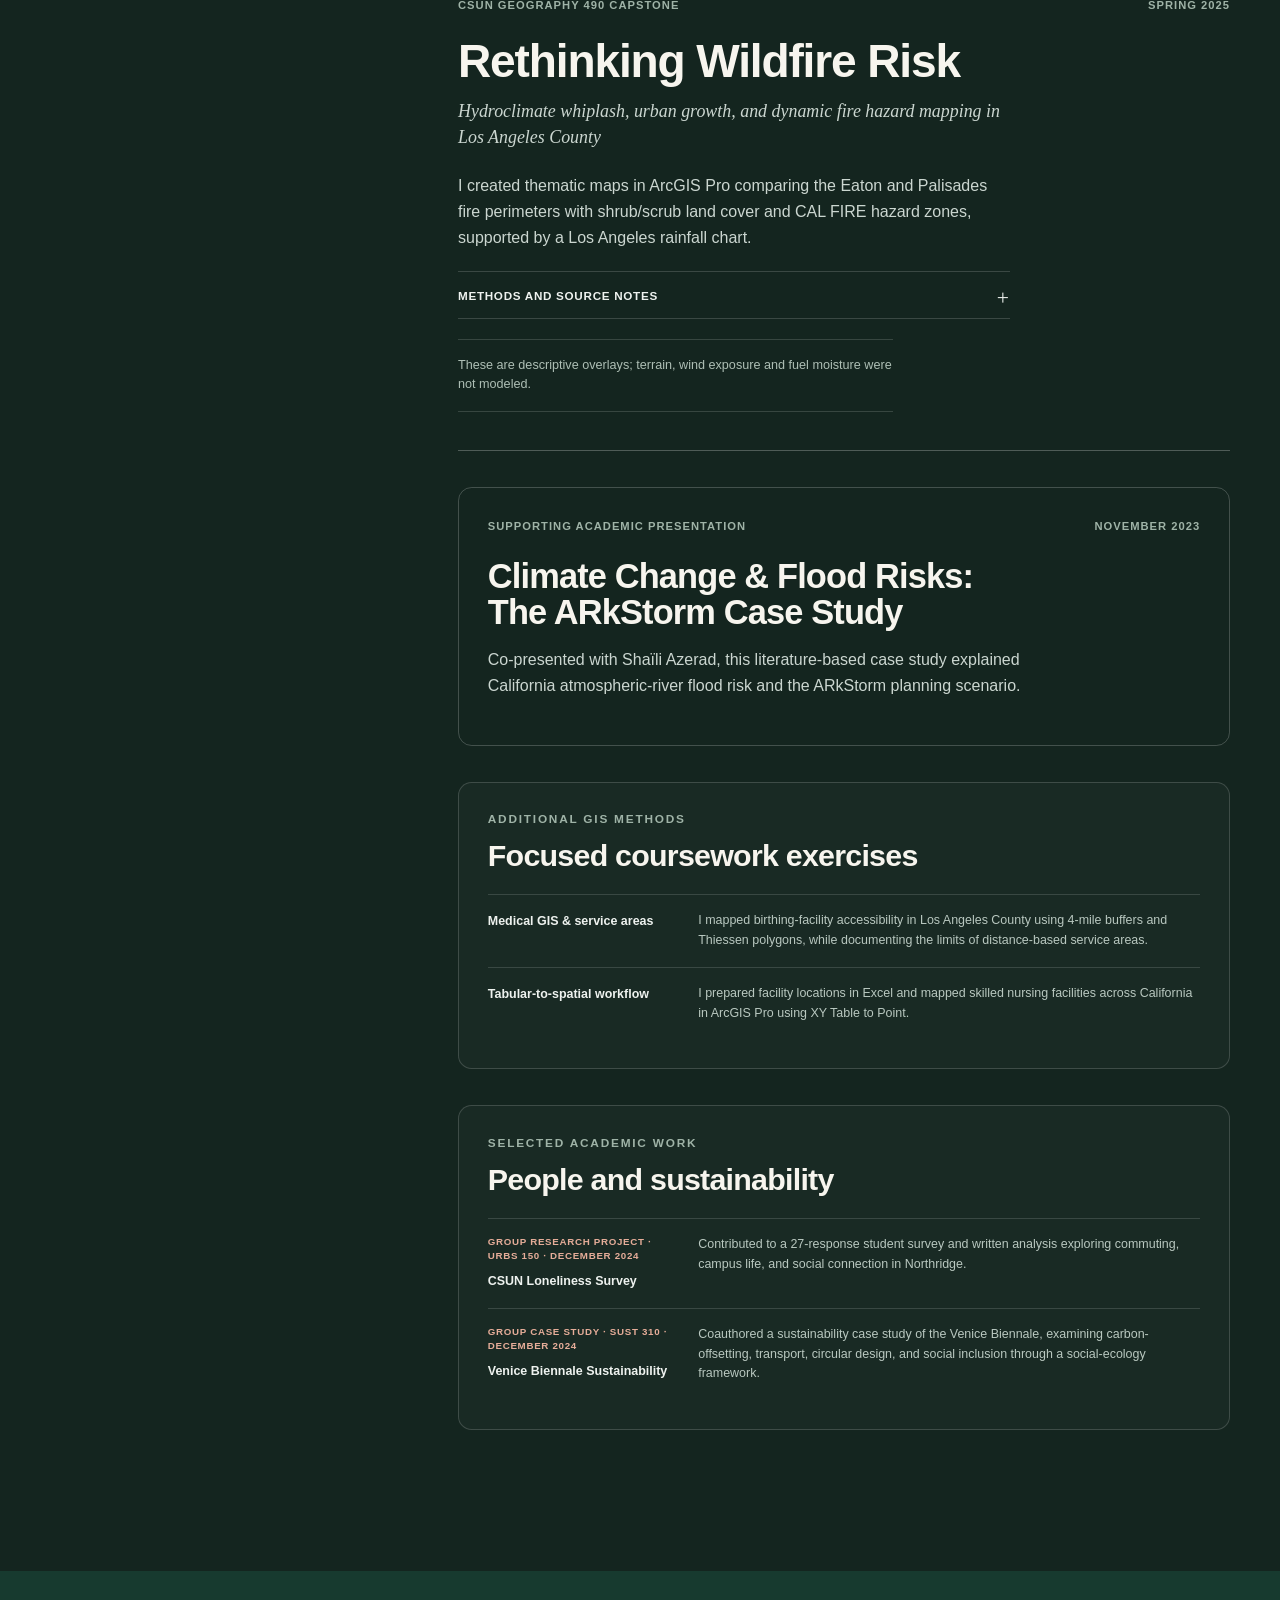
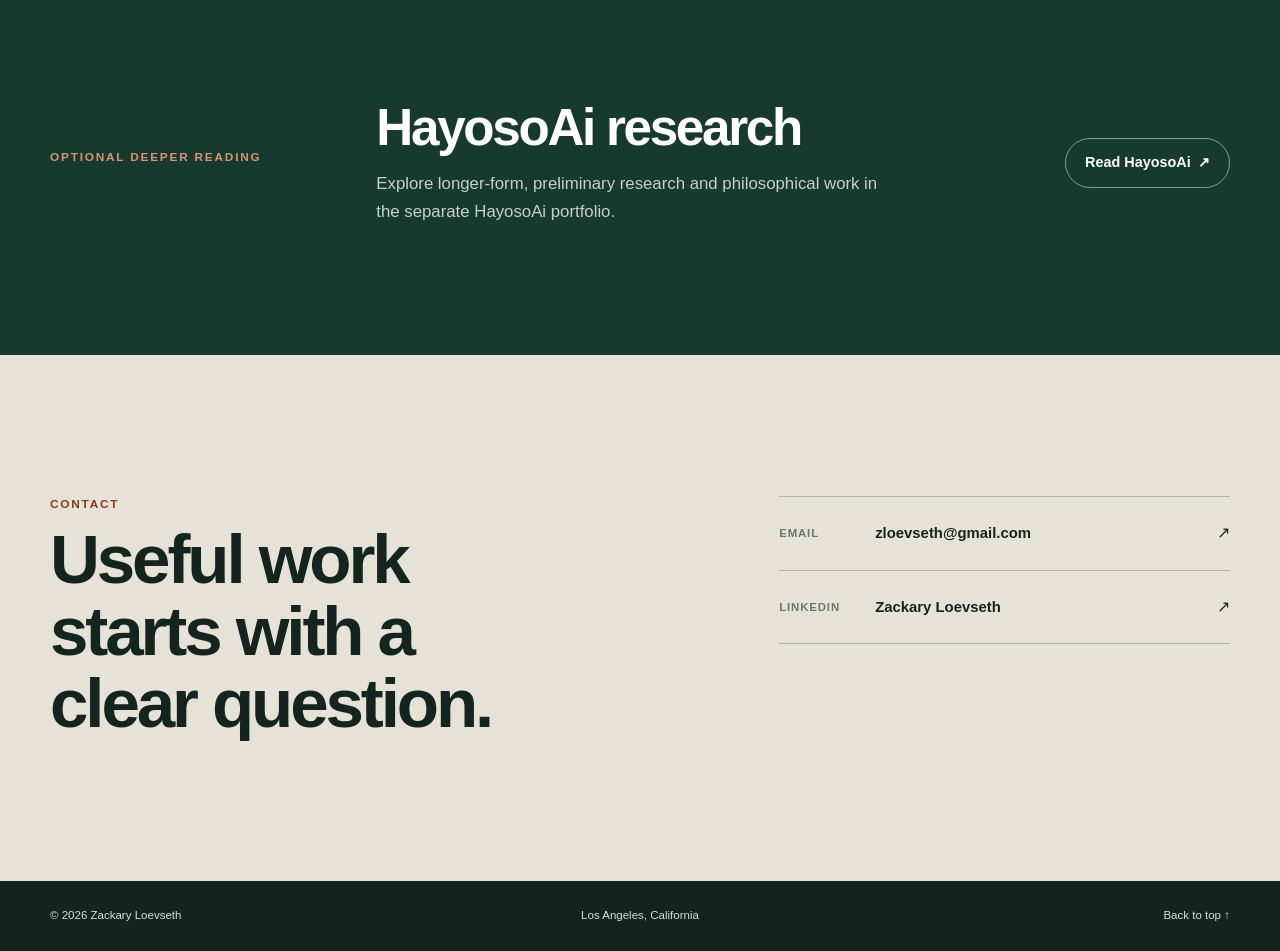
==== commit 169ecd41: "Correct precipitation terminology and comparison scope Describe the NOAA PRCP explorer as a reproduc" ====
--- a/index.html
+++ b/index.html
@@ -372,28 +372,25 @@
                 <span class="status status-published">Interactive work sample</span>
                 <span class="card-index" aria-hidden="true">06</span>
               </div>
-              <p class="project-kicker">NOAA GHCN-Daily · Rainfall comparisons</p>
-              <h3>Rainfall, in context</h3>
+              <p class="project-kicker">NOAA GHCN-Daily · Data visualization</p>
+              <h3>Precipitation, in context</h3>
               <p class="project-summary">
-                An offline rainfall explorer that makes accumulation windows,
-                reference choices and missing-data assumptions inspectable.
-                Charts and numerical tables retain unavailable comparisons
-                instead of silently changing the selected reference.
+                A reproducible NOAA precipitation explorer and data-quality work
+                sample. Charts and numerical tables expose dated totals, selected
+                reference means and explicit completeness rules.
               </p>
               <details class="project-notes">
                 <summary>Methods in brief</summary>
                 <div class="notes-body">
                   <p>
-                    The explorer compares dated accumulation windows against
-                    selected reference members. It keeps a reference unavailable
-                    when required dates fall outside the frozen extract. A separate
-                    synthetic masking exercise tests the effect of replacing
-                    withheld rain with zero.
+                    Changing the dates or reference changes the relative comparison
+                    by ordinary arithmetic. The app retains unavailable results
+                    and separates synthetic omissions from observed data.
                   </p>
                 </div>
               </details>
               <div class="card-links">
-                <a href="work/rainfall/">Explore rainfall <span aria-hidden="true">→</span></a>
+                <a href="work/rainfall/">Explore precipitation <span aria-hidden="true">→</span></a>
                 <a href="work/rainfall/case-study.html">Case study <span aria-hidden="true">→</span></a>
               </div>
             </article>
